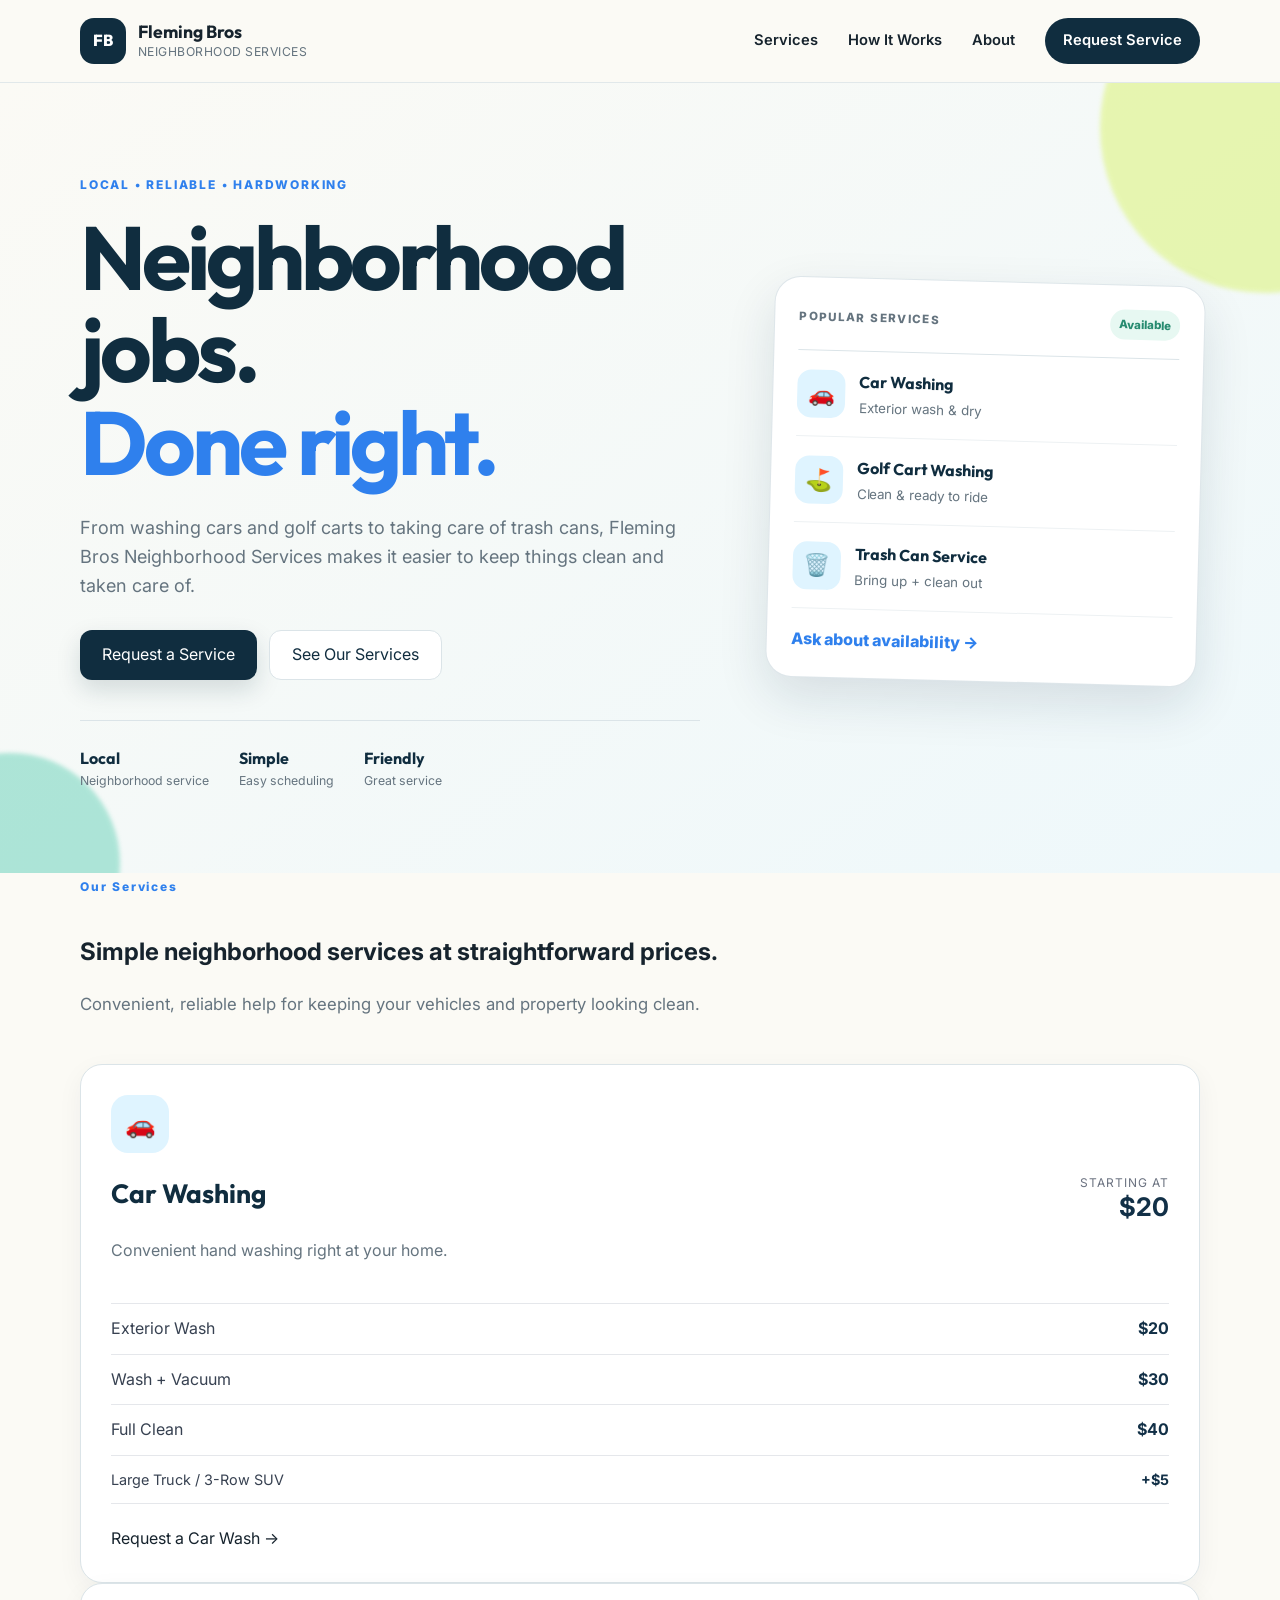
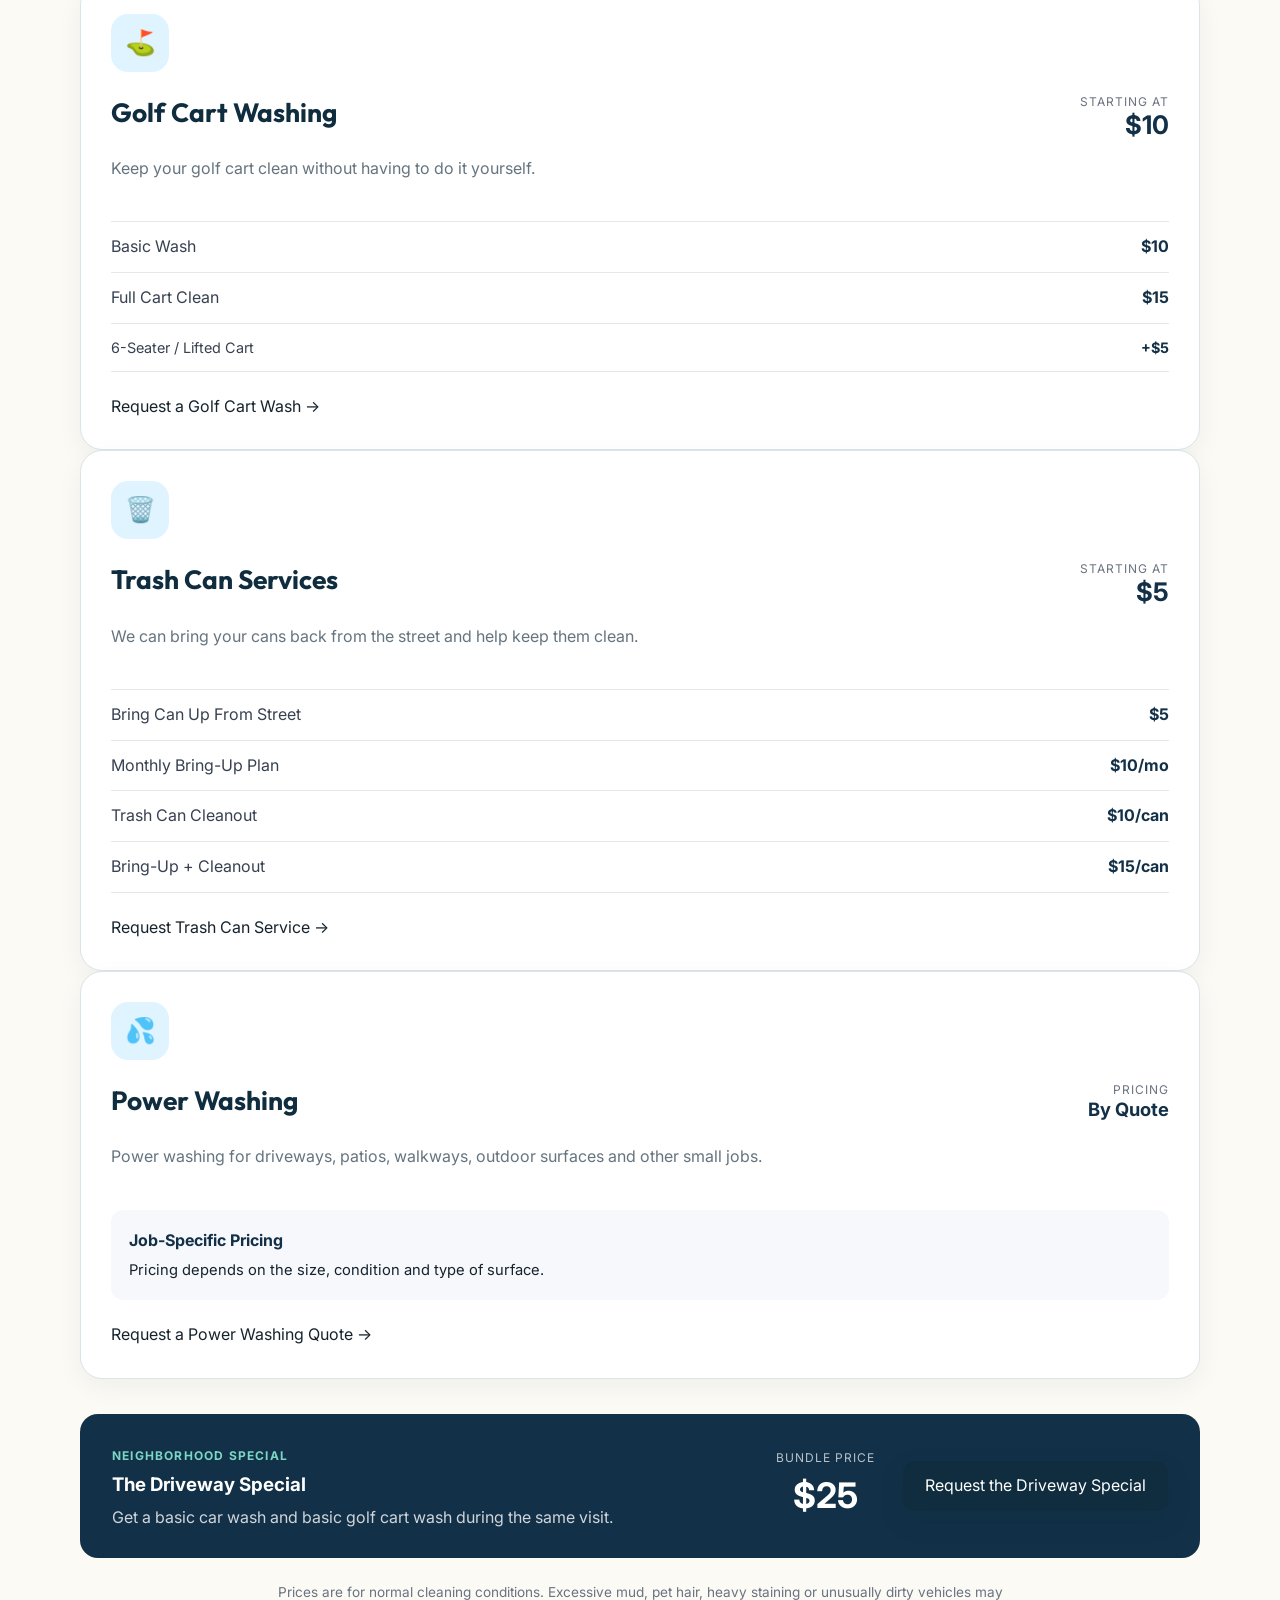
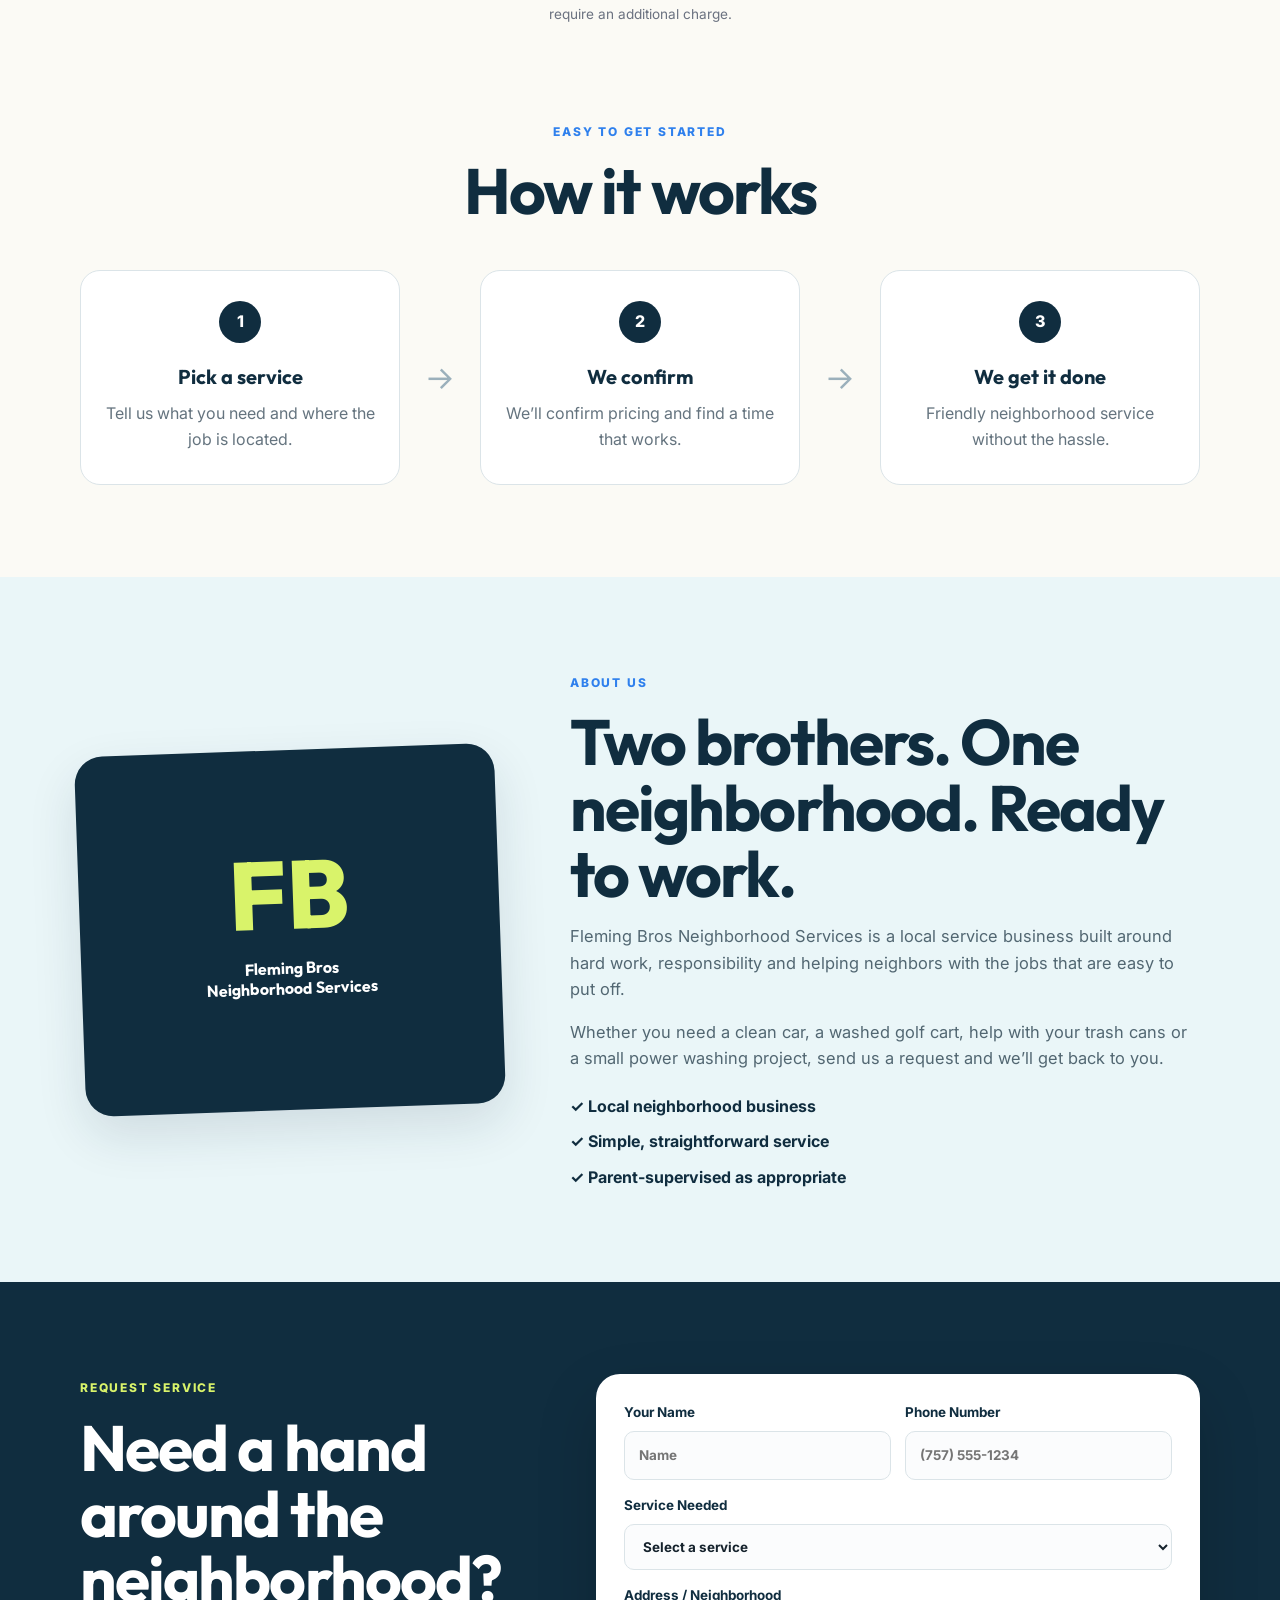
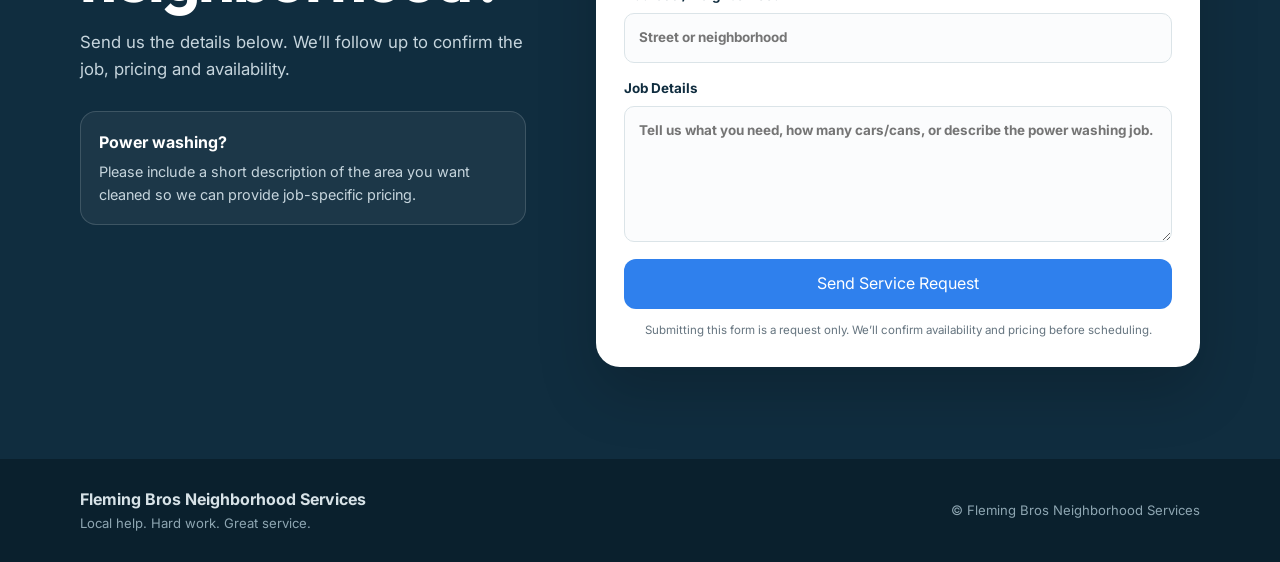
==== index.html @ 96ec46af "Update index.html Form contact" ====
<!DOCTYPE html>
<html lang="en">
<head>
  <meta charset="UTF-8" />
  <meta name="viewport" content="width=device-width, initial-scale=1.0" />
  <meta name="description" content="Fleming Bros Neighborhood Services offers car washing, golf cart washing, trash can service and light power washing for local neighbors." />
  <title>Fleming Bros Neighborhood Services</title>
  <link rel="preconnect" href="https://fonts.googleapis.com">
  <link rel="preconnect" href="https://fonts.gstatic.com" crossorigin>
  <link href="https://fonts.googleapis.com/css2?family=Inter:wght@400;500;600;700;800&family=Outfit:wght@600;700;800&display=swap" rel="stylesheet">
  <link rel="stylesheet" href="styles.css" />
</head>
<body>
  <header class="site-header">
    <div class="container nav-wrap">
      <a class="brand" href="#top" aria-label="Fleming Bros Neighborhood Services home">
        <span class="brand-mark">FB</span>
        <span class="brand-text">
          <strong>Fleming Bros</strong>
          <small>Neighborhood Services</small>
        </span>
      </a>
      <nav class="desktop-nav" aria-label="Main navigation">
        <a href="#services">Services</a>
        <a href="#how-it-works">How It Works</a>
        <a href="#about">About</a>
        <a class="nav-cta" href="#contact">Request Service</a>
      </nav>
    </div>
  </header>

  <main id="top">
    <section class="hero">
      <div class="hero-shape hero-shape-one"></div>
      <div class="hero-shape hero-shape-two"></div>
      <div class="container hero-grid">
        <div class="hero-copy">
          <span class="eyebrow">LOCAL • RELIABLE • HARDWORKING</span>
          <h1>Neighborhood jobs.<br><span>Done right.</span></h1>
          <p>From washing cars and golf carts to taking care of trash cans, Fleming Bros Neighborhood Services makes it easier to keep things clean and taken care of.</p>
          <div class="hero-actions">
            <a class="btn btn-primary" href="#contact">Request a Service</a>
            <a class="btn btn-secondary" href="#services">See Our Services</a>
          </div>
          <div class="trust-row">
            <div><strong>Local</strong><span>Neighborhood service</span></div>
            <div><strong>Simple</strong><span>Easy scheduling</span></div>
            <div><strong>Friendly</strong><span>Great service</span></div>
          </div>
        </div>

        <div class="hero-card" aria-label="Featured services">
          <div class="hero-card-top">
            <span>POPULAR SERVICES</span>
            <span class="status-dot">Available</span>
          </div>
          <div class="mini-service">
            <div class="icon-circle">🚗</div>
            <div><strong>Car Washing</strong><small>Exterior wash & dry</small></div>
          </div>
          <div class="mini-service">
            <div class="icon-circle">⛳</div>
            <div><strong>Golf Cart Washing</strong><small>Clean & ready to ride</small></div>
          </div>
          <div class="mini-service">
            <div class="icon-circle">🗑️</div>
            <div><strong>Trash Can Service</strong><small>Bring up + clean out</small></div>
          </div>
          <a href="#contact" class="hero-card-link">Ask about availability →</a>
        </div>
      </div>
    </section>

  <section id="services" class="services-section">
  <div class="container">

    <div class="section-heading">
      <span class="eyebrow">Our Services</span>
      <h2>Simple neighborhood services at straightforward prices.</h2>
      <p>
        Convenient, reliable help for keeping your vehicles and property looking clean.
      </p>
    </div>

    <div class="services-grid">

      <!-- CAR WASHING -->
      <article class="service-card">
        <div class="service-icon">🚗</div>

        <div class="service-card-header">
          <h3>Car Washing</h3>
          <div class="service-starting-price">
            <span>Starting at</span>
            <strong>$20</strong>
          </div>
        </div>

        <p class="service-description">
          Convenient hand washing right at your home.
        </p>

        <div class="price-list">
          <div class="price-row">
            <span>Exterior Wash</span>
            <strong>$20</strong>
          </div>

          <div class="price-row">
            <span>Wash + Vacuum</span>
            <strong>$30</strong>
          </div>

          <div class="price-row">
            <span>Full Clean</span>
            <strong>$40</strong>
          </div>

          <div class="price-row price-extra">
            <span>Large Truck / 3-Row SUV</span>
            <strong>+$5</strong>
          </div>
        </div>

        <a href="#request-service" class="service-link">Request a Car Wash →</a>
      </article>


      <!-- GOLF CART WASHING -->
      <article class="service-card">
        <div class="service-icon">⛳</div>

        <div class="service-card-header">
          <h3>Golf Cart Washing</h3>
          <div class="service-starting-price">
            <span>Starting at</span>
            <strong>$10</strong>
          </div>
        </div>

        <p class="service-description">
          Keep your golf cart clean without having to do it yourself.
        </p>

        <div class="price-list">
          <div class="price-row">
            <span>Basic Wash</span>
            <strong>$10</strong>
          </div>

          <div class="price-row">
            <span>Full Cart Clean</span>
            <strong>$15</strong>
          </div>

          <div class="price-row price-extra">
            <span>6-Seater / Lifted Cart</span>
            <strong>+$5</strong>
          </div>
        </div>

        <a href="#request-service" class="service-link">Request a Golf Cart Wash →</a>
      </article>


      <!-- TRASH CAN SERVICES -->
      <article class="service-card">
        <div class="service-icon">🗑️</div>

        <div class="service-card-header">
          <h3>Trash Can Services</h3>
          <div class="service-starting-price">
            <span>Starting at</span>
            <strong>$5</strong>
          </div>
        </div>

        <p class="service-description">
          We can bring your cans back from the street and help keep them clean.
        </p>

        <div class="price-list">
          <div class="price-row">
            <span>Bring Can Up From Street</span>
            <strong>$5</strong>
          </div>

          <div class="price-row">
            <span>Monthly Bring-Up Plan</span>
            <strong>$10/mo</strong>
          </div>

          <div class="price-row">
            <span>Trash Can Cleanout</span>
            <strong>$10/can</strong>
          </div>

          <div class="price-row">
            <span>Bring-Up + Cleanout</span>
            <strong>$15/can</strong>
          </div>
        </div>

        <a href="#request-service" class="service-link">Request Trash Can Service →</a>
      </article>


      <!-- POWER WASHING -->
      <article class="service-card">
        <div class="service-icon">💦</div>

        <div class="service-card-header">
          <h3>Power Washing</h3>
          <div class="service-starting-price quote-price">
            <span>Pricing</span>
            <strong>By Quote</strong>
          </div>
        </div>

        <p class="service-description">
          Power washing for driveways, patios, walkways, outdoor surfaces and other small jobs.
        </p>

        <div class="quote-box">
          <strong>Job-Specific Pricing</strong>
          <p>
            Pricing depends on the size, condition and type of surface.
          </p>
        </div>

        <a href="#request-service" class="service-link">Request a Power Washing Quote →</a>
      </article>

    </div>


    <!-- FEATURED BUNDLE -->
    <div class="bundle-card">
      <div class="bundle-copy">
        <span class="bundle-label">Neighborhood Special</span>
        <h3>The Driveway Special</h3>
        <p>
          Get a basic car wash and basic golf cart wash during the same visit.
        </p>
      </div>

      <div class="bundle-price">
        <span>Bundle Price</span>
        <strong>$25</strong>
      </div>

      <a href="#request-service" class="btn btn-primary">
        Request the Driveway Special
      </a>
    </div>


    <p class="pricing-note">
      Prices are for normal cleaning conditions. Excessive mud, pet hair,
      heavy staining or unusually dirty vehicles may require an additional charge.
    </p>

  </div>
</section>
    <section class="section how" id="how-it-works">
      <div class="container">
        <div class="section-heading centered">
          <span class="eyebrow">EASY TO GET STARTED</span>
          <h2>How it works</h2>
        </div>
        <div class="steps">
          <div class="step">
            <span>1</span>
            <h3>Pick a service</h3>
            <p>Tell us what you need and where the job is located.</p>
          </div>
          <div class="step-arrow">→</div>
          <div class="step">
            <span>2</span>
            <h3>We confirm</h3>
            <p>We’ll confirm pricing and find a time that works.</p>
          </div>
          <div class="step-arrow">→</div>
          <div class="step">
            <span>3</span>
            <h3>We get it done</h3>
            <p>Friendly neighborhood service without the hassle.</p>
          </div>
        </div>
      </div>
    </section>

    <section class="section about" id="about">
      <div class="container about-grid">
        <div class="about-badge">
          <div class="big-initials">FB</div>
          <p>Fleming Bros<br>Neighborhood Services</p>
        </div>
        <div class="about-copy">
          <span class="eyebrow">ABOUT US</span>
          <h2>Two brothers. One neighborhood. Ready to work.</h2>
          <p>Fleming Bros Neighborhood Services is a local service business built around hard work, responsibility and helping neighbors with the jobs that are easy to put off.</p>
          <p>Whether you need a clean car, a washed golf cart, help with your trash cans or a small power washing project, send us a request and we’ll get back to you.</p>
          <div class="about-points">
            <span>✓ Local neighborhood business</span>
            <span>✓ Simple, straightforward service</span>
            <span>✓ Parent-supervised as appropriate</span>
          </div>
        </div>
      </div>
    </section>

    <section class="section contact" id="contact">
      <div class="container contact-grid">
        <div class="contact-copy">
          <span class="eyebrow light">REQUEST SERVICE</span>
          <h2>Need a hand around the neighborhood?</h2>
          <p>Send us the details below. We’ll follow up to confirm the job, pricing and availability.</p>
          <div class="contact-note">
            <strong>Power washing?</strong>
            <span>Please include a short description of the area you want cleaned so we can provide job-specific pricing.</span>
          </div>
        </div>

        <form class="contact-form" action="https://formspree.io/f/xeajkzyv" method="POST">
          <div class="field-row">
            <label>
              Your Name
              <input type="text" name="name" placeholder="Name" required>
            </label>
            <label>
              Phone Number
              <input type="tel" name="phone" placeholder="(757) 555-1234" required>
            </label>
          </div>
          <label>
            Service Needed
            <select name="service" required>
              <option value="" selected disabled>Select a service</option>
              <option>Car Washing</option>
              <option>Golf Cart Washing</option>
              <option>Trash Can - Bring Up From Street</option>
              <option>Trash Can - Cleaning</option>
              <option>Trash Can - Recurring Service</option>
              <option>Power Washing</option>
              <option>Other / Multiple Services</option>
            </select>
          </label>
          <label>
            Address / Neighborhood
            <input type="text" name="location" placeholder="Street or neighborhood">
          </label>
          <label>
            Job Details
            <textarea name="details" rows="5" placeholder="Tell us what you need, how many cars/cans, or describe the power washing job."></textarea>
          </label>
          <button class="btn btn-form" type="submit">Send Service Request</button>
          <p class="form-disclaimer">Submitting this form is a request only. We’ll confirm availability and pricing before scheduling.</p>
        </form>
      </div>
    </section>
  </main>

  <footer>
    <div class="container footer-wrap">
      <div>
        <strong>Fleming Bros Neighborhood Services</strong>
        <span>Local help. Hard work. Great service.</span>
      </div>
      <p>© <span id="year"></span> Fleming Bros Neighborhood Services</p>
    </div>
  </footer>

  <script src="script.js"></script>
</body>
</html>
---- styles.css ----
:root{
  --navy:#102d3f;
  --navy-2:#173f55;
  --blue:#2f80ed;
  --sky:#dff4ff;
  --mint:#66d1b7;
  --lime:#d9f36a;
  --cream:#fbfaf5;
  --white:#ffffff;
  --ink:#16232d;
  --muted:#65747f;
  --line:#dbe4e8;
  --shadow:0 20px 50px rgba(16,45,63,.12);
}
*{box-sizing:border-box}
html{scroll-behavior:smooth}
body{margin:0;font-family:"Inter",sans-serif;color:var(--ink);background:var(--cream);line-height:1.6}
a{color:inherit;text-decoration:none}
.container{width:min(1120px,calc(100% - 40px));margin:0 auto}
.site-header{position:sticky;top:0;z-index:50;background:rgba(251,250,245,.94);backdrop-filter:blur(12px);border-bottom:1px solid rgba(219,228,232,.8)}
.nav-wrap{height:82px;display:flex;align-items:center;justify-content:space-between}
.brand{display:flex;align-items:center;gap:12px}
.brand-mark{display:grid;place-items:center;width:46px;height:46px;border-radius:14px;background:var(--navy);color:#fff;font-family:"Outfit";font-weight:800;letter-spacing:.5px}
.brand-text{display:flex;flex-direction:column;line-height:1.05}
.brand-text strong{font-family:"Outfit";font-size:1.1rem}
.brand-text small{margin-top:4px;color:var(--muted);font-size:.76rem;letter-spacing:.04em;text-transform:uppercase}
.desktop-nav{display:flex;align-items:center;gap:30px;font-size:.92rem;font-weight:600}
.desktop-nav a:not(.nav-cta):hover{color:var(--blue)}
.nav-cta{background:var(--navy);color:#fff;padding:11px 18px;border-radius:999px}
.hero{position:relative;overflow:hidden;padding:88px 0 82px;background:linear-gradient(145deg,#fbfaf5 0%,#eef8fb 100%)}
.hero-grid{position:relative;z-index:2;display:grid;grid-template-columns:1.18fr .82fr;gap:70px;align-items:center}
.eyebrow{display:inline-block;font-size:.75rem;letter-spacing:.15em;font-weight:800;color:var(--blue);margin-bottom:17px}
.hero h1,.section h2{font-family:"Outfit";line-height:1.03;margin:0;color:var(--navy)}
.hero h1{font-size:clamp(3.6rem,7vw,6.5rem);letter-spacing:-.045em}
.hero h1 span{color:var(--blue)}
.hero-copy>p{font-size:1.13rem;color:var(--muted);max-width:650px;margin:25px 0 30px}
.hero-actions{display:flex;gap:12px;flex-wrap:wrap}
.btn{display:inline-flex;align-items:center;justify-content:center;min-height:50px;padding:0 22px;border-radius:12px;font-weight:800;border:0;cursor:pointer;font:inherit}
.btn-primary{background:var(--navy);color:#fff;box-shadow:0 10px 24px rgba(16,45,63,.15)}
.btn-secondary{background:#fff;color:var(--navy);border:1px solid var(--line)}
.btn:hover{transform:translateY(-1px)}
.trust-row{display:flex;gap:30px;margin-top:40px;padding-top:25px;border-top:1px solid var(--line)}
.trust-row div{display:flex;flex-direction:column}
.trust-row strong{font-family:"Outfit";color:var(--navy)}
.trust-row span{font-size:.77rem;color:var(--muted)}
.hero-card{background:#fff;border:1px solid rgba(219,228,232,.9);border-radius:26px;padding:24px;box-shadow:var(--shadow);transform:rotate(1.5deg)}
.hero-card-top{display:flex;justify-content:space-between;align-items:center;padding-bottom:18px;border-bottom:1px solid var(--line);font-size:.72rem;font-weight:800;letter-spacing:.12em;color:var(--muted)}
.status-dot{color:#278b70;background:#e7f8f2;padding:6px 9px;border-radius:999px;letter-spacing:0}
.mini-service{display:flex;align-items:center;gap:14px;padding:18px 0;border-bottom:1px solid #edf1f3}
.icon-circle{width:48px;height:48px;border-radius:14px;background:var(--sky);display:grid;place-items:center;font-size:1.35rem}
.mini-service div:nth-child(2){display:flex;flex-direction:column}
.mini-service strong{font-family:"Outfit";font-size:1rem;color:var(--navy)}
.mini-service small{color:var(--muted);margin-top:2px}
.hero-card-link{display:block;margin-top:18px;color:var(--blue);font-weight:800}
.hero-shape{position:absolute;border-radius:999px;filter:blur(2px);opacity:.5}
.hero-shape-one{width:330px;height:330px;background:var(--lime);right:-150px;top:-120px}
.hero-shape-two{width:220px;height:220px;background:var(--mint);left:-100px;bottom:-100px}
.section{padding:92px 0}
.section-heading{max-width:720px;margin-bottom:46px}
.section-heading.centered{text-align:center;margin-left:auto;margin-right:auto}
.section h2{font-size:clamp(2.4rem,5vw,4rem);letter-spacing:-.03em}
.section-heading p{color:var(--muted);font-size:1.05rem;margin-top:18px}
.services{background:#fff}
.service-grid{display:grid;grid-template-columns:repeat(2,1fr);gap:22px}
.service-card{position:relative;border:1px solid var(--line);border-radius:22px;padding:30px;background:#fff;min-height:390px;display:flex;flex-direction:column;box-shadow:0 8px 26px rgba(16,45,63,.05)}
.service-card.featured{border:2px solid var(--blue)}
.service-card.power-card{background:var(--navy);color:#fff;border-color:var(--navy)}
.service-icon{width:58px;height:58px;display:grid;place-items:center;border-radius:17px;background:var(--sky);font-size:1.55rem;margin-bottom:20px}
.power-card .service-icon{background:rgba(255,255,255,.12)}
.service-label{position:absolute;right:22px;top:22px;background:var(--lime);color:var(--navy);font-weight:900;font-size:.65rem;letter-spacing:.09em;padding:7px 10px;border-radius:999px}
.service-card h3{font-family:"Outfit";font-size:1.65rem;margin:0 0 10px;color:var(--navy)}
.power-card h3{color:#fff}
.service-card>p{color:var(--muted);margin:0 0 18px}
.power-card>p,.power-card li{color:#c7d7df}
.service-card ul{padding-left:20px;margin:0 0 25px;color:#4f606c}
.service-card li{margin:7px 0}
.price-line{margin-top:auto;border-top:1px solid var(--line);padding-top:18px;display:flex;justify-content:space-between;gap:15px;align-items:center}
.price-line span{font-size:.8rem;color:var(--muted);text-transform:uppercase;letter-spacing:.08em;font-weight:700}
.price-line strong{font-family:"Outfit";color:var(--navy)}
.power-card .price-line{border-top-color:rgba(255,255,255,.16)}
.power-card .price-line span{color:#a8bec9}.power-card .price-line strong{color:var(--lime)}
.how{background:var(--cream)}
.steps{display:grid;grid-template-columns:1fr auto 1fr auto 1fr;align-items:center;gap:25px}
.step{text-align:center;background:#fff;border:1px solid var(--line);border-radius:20px;padding:30px 22px;min-height:215px}
.step>span{width:42px;height:42px;border-radius:50%;display:grid;place-items:center;background:var(--navy);color:#fff;font-weight:800;margin:0 auto 18px}
.step h3{font-family:"Outfit";color:var(--navy);font-size:1.25rem;margin:0 0 8px}.step p{color:var(--muted);margin:0}.step-arrow{font-size:2rem;color:#9bb0bb}
.about{background:#eaf6f8}
.about-grid{display:grid;grid-template-columns:.8fr 1.2fr;gap:70px;align-items:center}
.about-badge{min-height:360px;border-radius:28px;background:var(--navy);color:#fff;display:flex;flex-direction:column;justify-content:center;align-items:center;box-shadow:var(--shadow);transform:rotate(-2deg)}
.big-initials{font-family:"Outfit";font-size:6rem;line-height:1;font-weight:800;color:var(--lime)}
.about-badge p{text-align:center;font-family:"Outfit";font-weight:700;line-height:1.25}
.about-copy h2{max-width:690px}.about-copy>p{color:#526772;font-size:1.03rem}.about-points{display:grid;gap:10px;margin-top:22px;font-weight:700;color:var(--navy)}
.contact{background:var(--navy);color:#fff}
.contact-grid{display:grid;grid-template-columns:.85fr 1.15fr;gap:70px;align-items:start}
.eyebrow.light{color:var(--lime)}
.contact h2{color:#fff}.contact-copy>p{color:#c6d5dd;font-size:1.05rem}.contact-note{margin-top:28px;padding:18px;border:1px solid rgba(255,255,255,.15);border-radius:16px;display:flex;flex-direction:column;background:rgba(255,255,255,.05)}.contact-note span{font-size:.9rem;color:#c6d5dd;margin-top:4px}
.contact-form{background:#fff;color:var(--ink);padding:28px;border-radius:24px;box-shadow:0 25px 60px rgba(0,0,0,.18)}
.field-row{display:grid;grid-template-columns:1fr 1fr;gap:14px}
.contact-form label{display:flex;flex-direction:column;font-weight:700;font-size:.84rem;color:var(--navy);margin-bottom:15px}
.contact-form input,.contact-form select,.contact-form textarea{width:100%;margin-top:7px;border:1px solid var(--line);border-radius:10px;padding:13px 14px;font:inherit;background:#fbfcfd;color:var(--ink);outline:none}.contact-form input:focus,.contact-form select:focus,.contact-form textarea:focus{border-color:var(--blue);box-shadow:0 0 0 3px rgba(47,128,237,.12)}
.btn-form{width:100%;background:var(--blue);color:#fff;margin-top:2px}.form-disclaimer{text-align:center;color:var(--muted);font-size:.72rem;margin:12px 0 0}
footer{background:#0a202d;color:#d7e2e7;padding:28px 0}.footer-wrap{display:flex;justify-content:space-between;align-items:center;gap:30px}.footer-wrap>div{display:flex;flex-direction:column}.footer-wrap span,.footer-wrap p{color:#8ea6b2;font-size:.82rem;margin:0}
@media(max-width:820px){.desktop-nav a:not(.nav-cta){display:none}.hero{padding:60px 0}.hero-grid,.about-grid,.contact-grid{grid-template-columns:1fr;gap:40px}.hero-card{transform:none}.service-grid{grid-template-columns:1fr}.steps{grid-template-columns:1fr}.step-arrow{transform:rotate(90deg);text-align:center}.trust-row{gap:18px}.about-badge{min-height:280px}.contact-grid{gap:35px}}
@media(max-width:560px){.container{width:min(100% - 28px,1120px)}.site-header .nav-wrap{height:70px}.brand-text small{font-size:.64rem}.desktop-nav{gap:0}.nav-cta{font-size:.78rem;padding:9px 12px}.hero h1{font-size:3.3rem}.hero-actions{display:grid}.btn{width:100%}.trust-row{display:grid;grid-template-columns:repeat(3,1fr);gap:10px}.trust-row span{font-size:.68rem}.section{padding:68px 0}.field-row{grid-template-columns:1fr}.contact-form{padding:20px}.footer-wrap{flex-direction:column;align-items:flex-start}}
.service-card-header {
  display: flex;
  justify-content: space-between;
  gap: 20px;
  align-items: flex-start;
  margin-bottom: 12px;
}

.service-starting-price {
  text-align: right;
  flex-shrink: 0;
}

.service-starting-price span {
  display: block;
  font-size: 0.75rem;
  text-transform: uppercase;
  letter-spacing: 0.08em;
  color: #6b7280;
}

.service-starting-price strong {
  display: block;
  font-size: 1.6rem;
  line-height: 1.1;
  color: #123047;
}

.quote-price strong {
  font-size: 1.15rem;
}

.price-list {
  margin: 22px 0;
  border-top: 1px solid #e5e7eb;
}

.price-row {
  display: flex;
  justify-content: space-between;
  gap: 20px;
  padding: 12px 0;
  border-bottom: 1px solid #e5e7eb;
}

.price-row span {
  color: #374151;
}

.price-row strong {
  color: #123047;
  white-space: nowrap;
}

.price-extra {
  font-size: 0.9rem;
  color: #6b7280;
}

.quote-box {
  margin: 22px 0;
  padding: 18px;
  background: #f6f8fb;
  border-radius: 12px;
}

.quote-box strong {
  color: #123047;
}

.quote-box p {
  margin: 5px 0 0;
  font-size: 0.92rem;
}

.bundle-card {
  margin-top: 35px;
  padding: 28px 32px;
  display: grid;
  grid-template-columns: 1fr auto auto;
  gap: 28px;
  align-items: center;
  background: #123047;
  color: white;
  border-radius: 18px;
}

.bundle-label {
  display: inline-block;
  margin-bottom: 5px;
  font-size: 0.75rem;
  font-weight: 700;
  text-transform: uppercase;
  letter-spacing: 0.1em;
  color: #7bd6c4;
}

.bundle-card h3 {
  margin: 0 0 5px;
  color: white;
}

.bundle-card p {
  margin: 0;
  color: rgba(255,255,255,0.8);
}

.bundle-price {
  text-align: center;
}

.bundle-price span {
  display: block;
  font-size: 0.75rem;
  text-transform: uppercase;
  letter-spacing: 0.08em;
  color: rgba(255,255,255,0.7);
}

.bundle-price strong {
  display: block;
  font-size: 2.2rem;
  color: white;
}

.pricing-note {
  max-width: 760px;
  margin: 24px auto 0;
  text-align: center;
  font-size: 0.85rem;
  color: #6b7280;
}

@media (max-width: 800px) {
  .service-card-header {
    display: block;
  }

  .service-starting-price {
    text-align: left;
    margin-top: 8px;
  }

  .bundle-card {
    grid-template-columns: 1fr;
    text-align: center;
  }
}
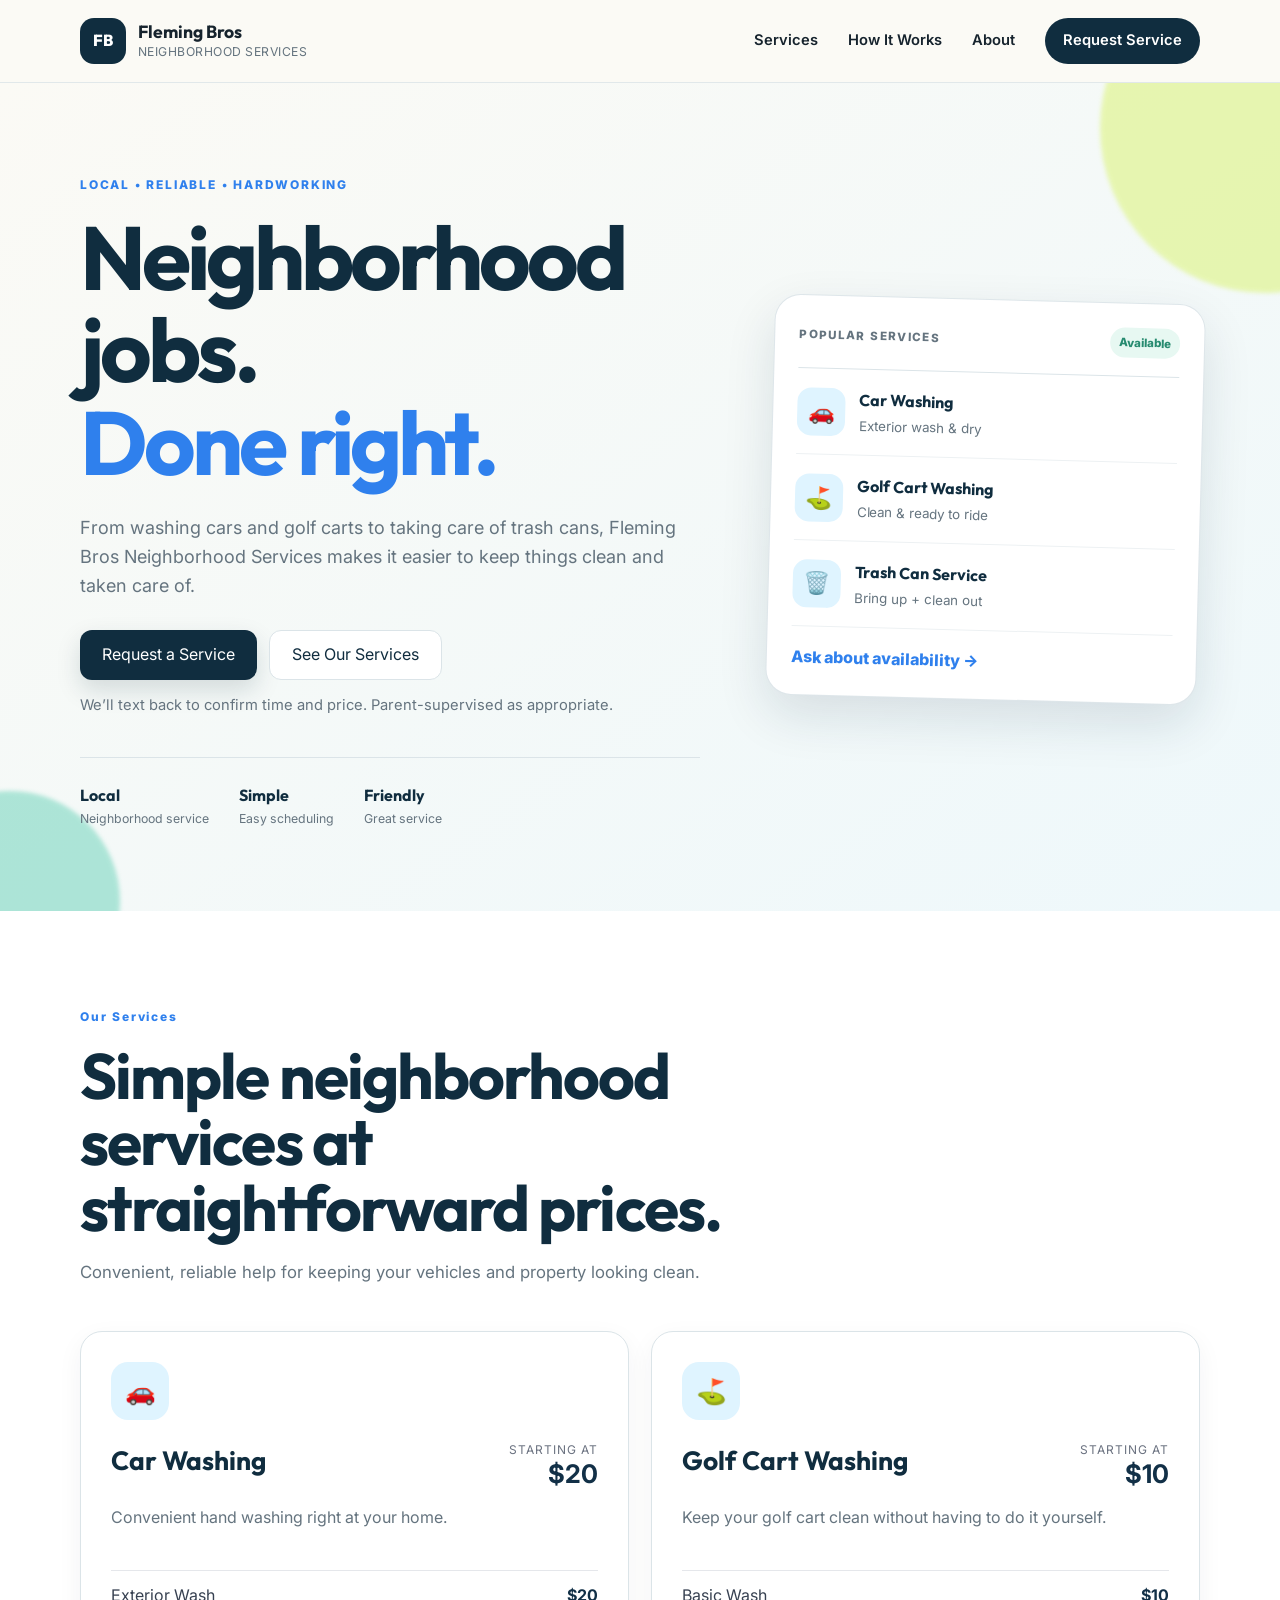
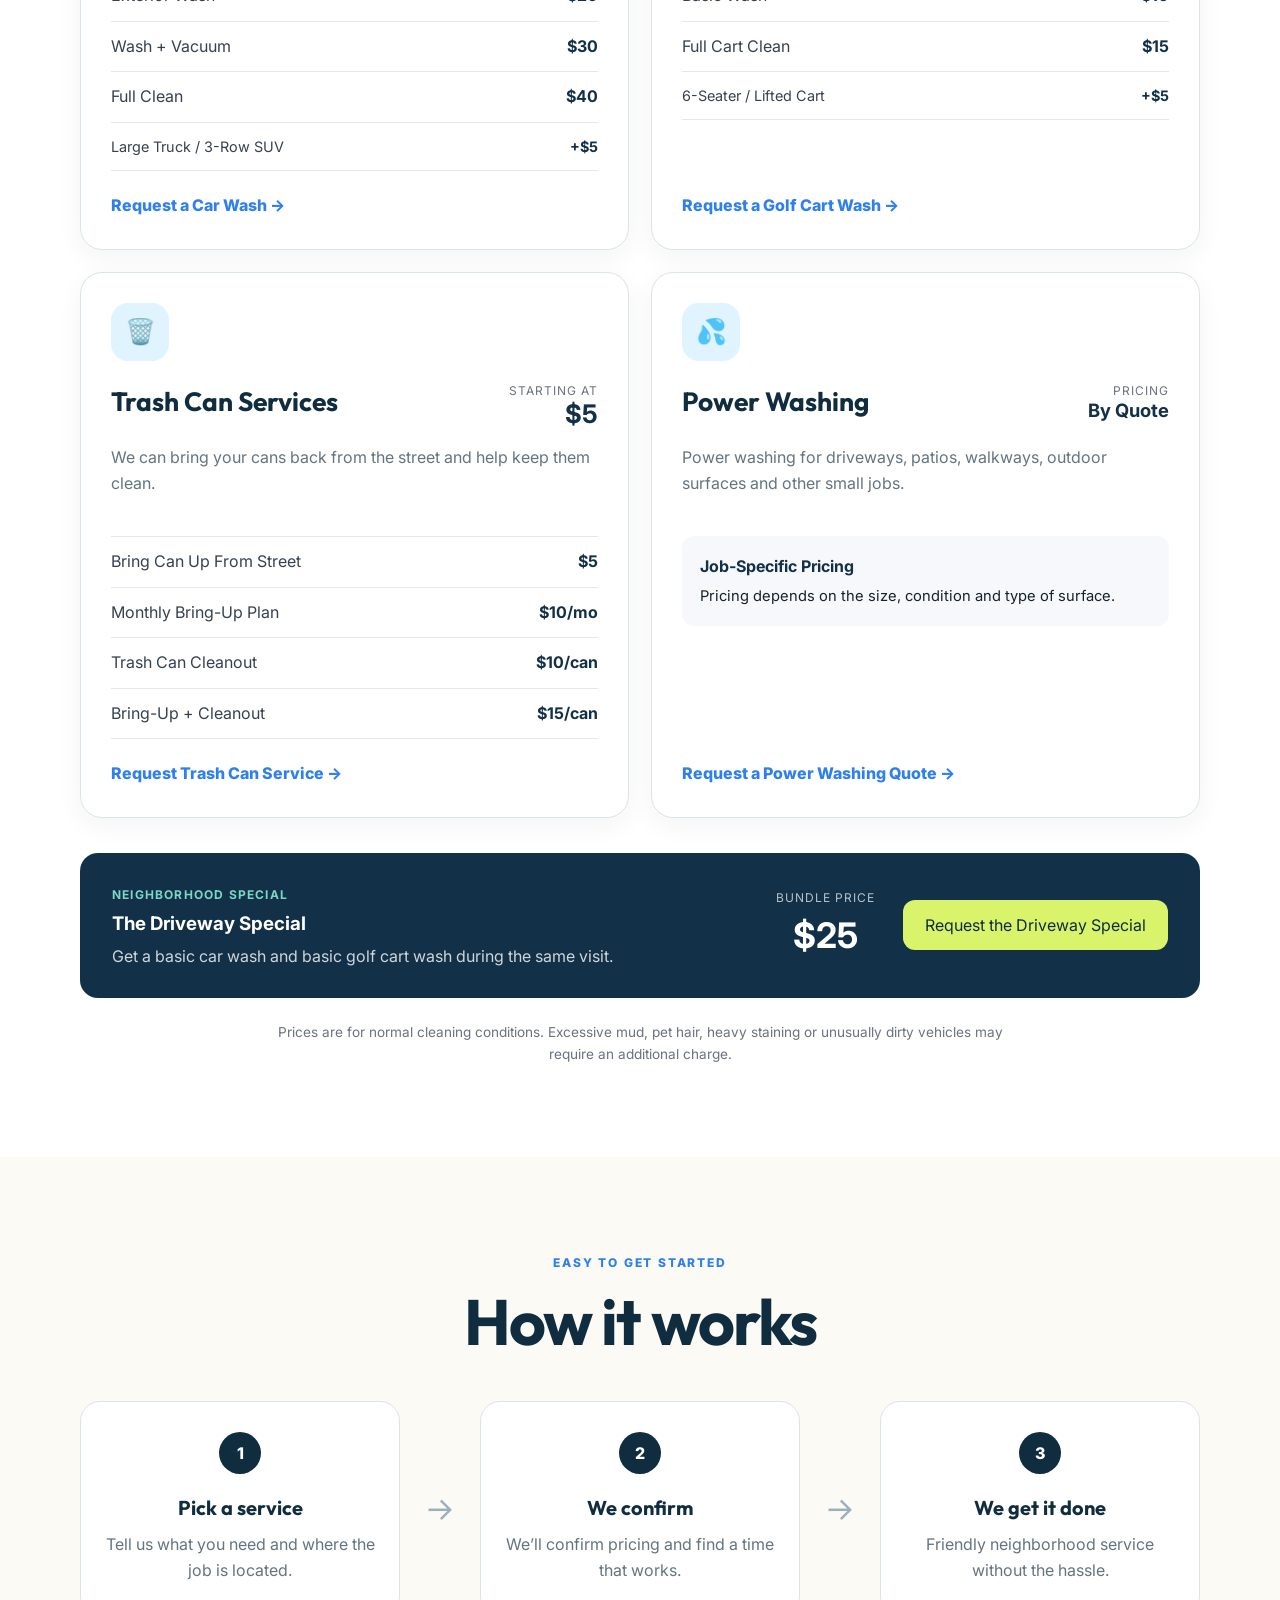
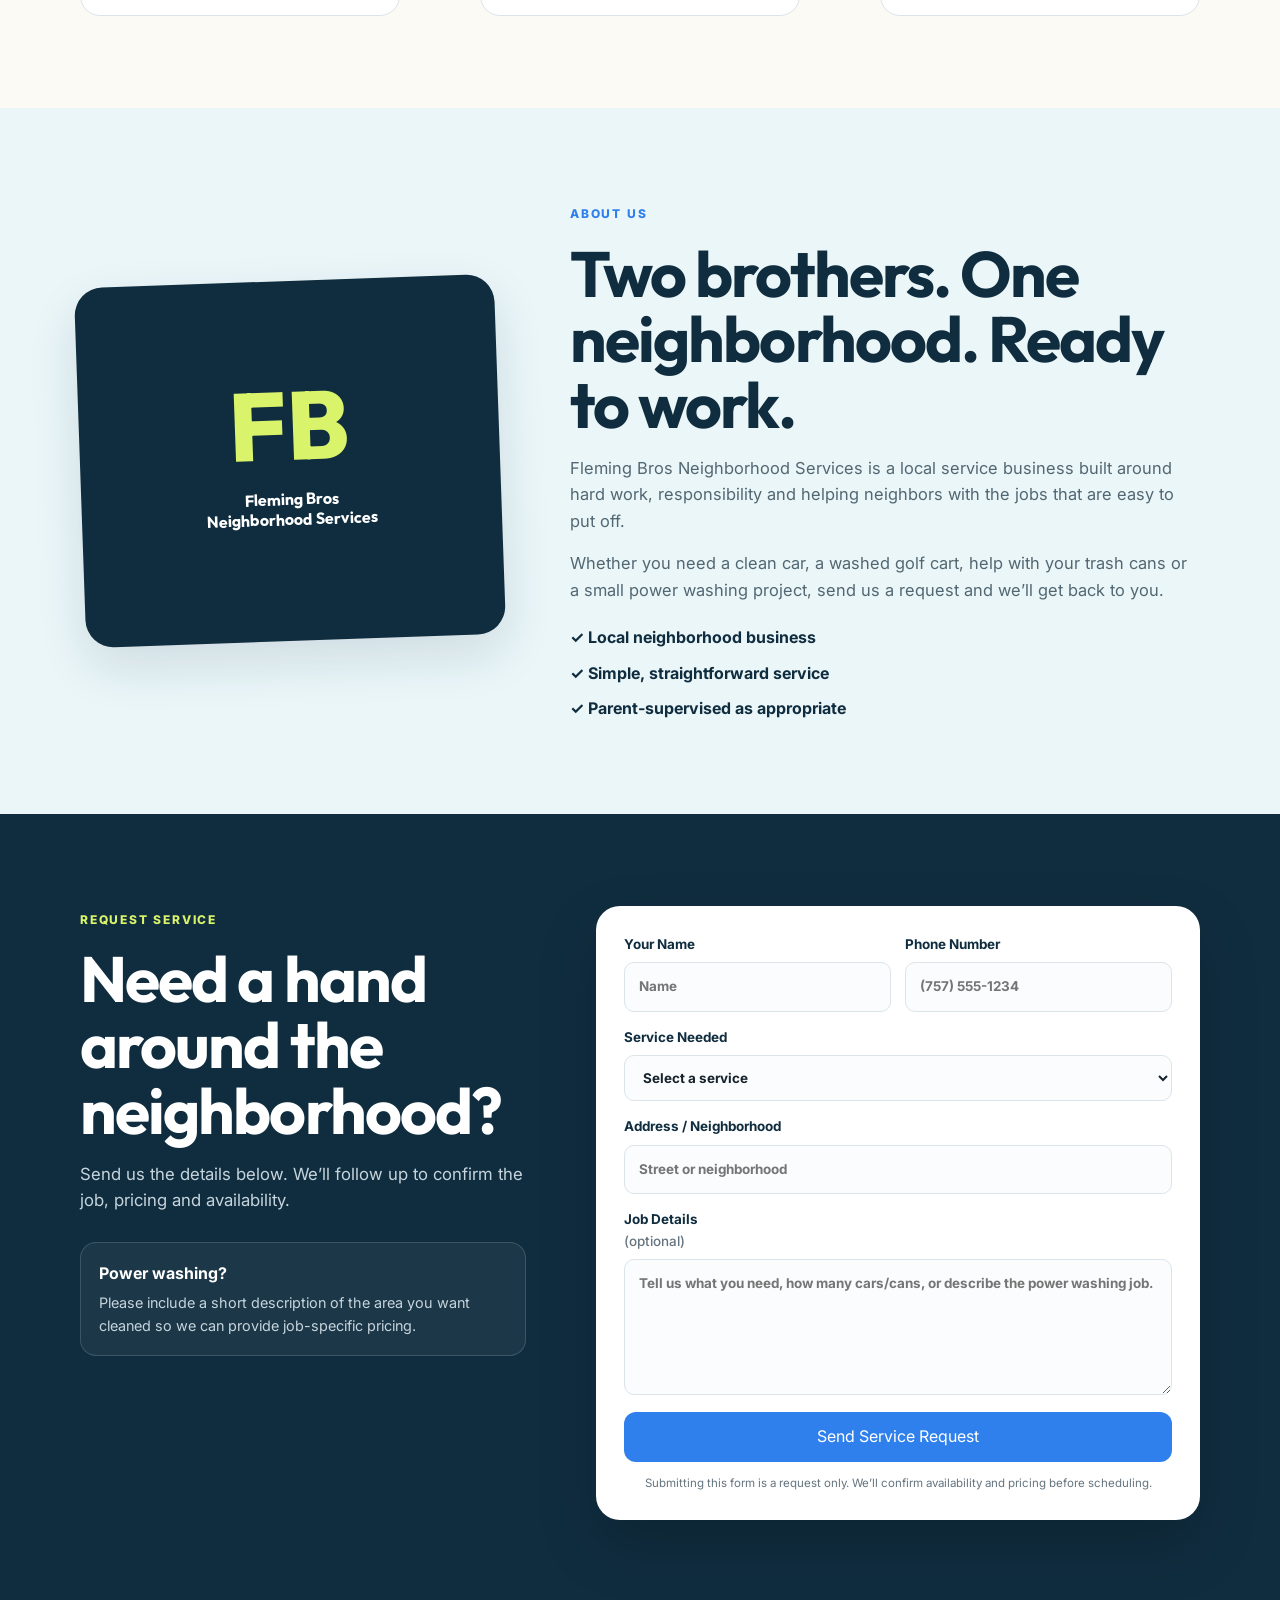
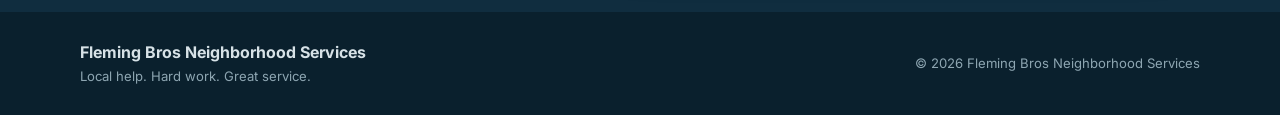
==== commit a85594d5: "Fix service request conversion bugs on the one-pager Point service CTAs at the contact form, pre-sel" ====
--- a/index.html
+++ b/index.html
@@ -42,6 +42,7 @@
             <a class="btn btn-primary" href="#contact">Request a Service</a>
             <a class="btn btn-secondary" href="#services">See Our Services</a>
           </div>
+          <p class="hero-note">We’ll text back to confirm time and price. Parent-supervised as appropriate.</p>
           <div class="trust-row">
             <div><strong>Local</strong><span>Neighborhood service</span></div>
             <div><strong>Simple</strong><span>Easy scheduling</span></div>
@@ -71,7 +72,7 @@
       </div>
     </section>
 
-  <section id="services" class="services-section">
+  <section id="services" class="section services-section">
   <div class="container">
 
     <div class="section-heading">
@@ -122,7 +123,7 @@
           </div>
         </div>
 
-        <a href="#request-service" class="service-link">Request a Car Wash →</a>
+        <a href="#contact" class="service-link" data-service="Car Washing">Request a Car Wash →</a>
       </article>
 
 
@@ -159,7 +160,7 @@
           </div>
         </div>
 
-        <a href="#request-service" class="service-link">Request a Golf Cart Wash →</a>
+        <a href="#contact" class="service-link" data-service="Golf Cart Washing">Request a Golf Cart Wash →</a>
       </article>
 
 
@@ -201,7 +202,7 @@
           </div>
         </div>
 
-        <a href="#request-service" class="service-link">Request Trash Can Service →</a>
+        <a href="#contact" class="service-link" data-service="Trash Can">Request Trash Can Service →</a>
       </article>
 
 
@@ -228,7 +229,7 @@
           </p>
         </div>
 
-        <a href="#request-service" class="service-link">Request a Power Washing Quote →</a>
+        <a href="#contact" class="service-link" data-service="Power Washing">Request a Power Washing Quote →</a>
       </article>
 
     </div>
@@ -249,7 +250,7 @@
         <strong>$25</strong>
       </div>
 
-      <a href="#request-service" class="btn btn-primary">
+      <a href="#contact" class="btn btn-primary" data-service="Driveway Special">
         Request the Driveway Special
       </a>
     </div>
@@ -311,7 +312,7 @@
     </section>
 
     <section class="section contact" id="contact">
-      <div class="container contact-grid">
+      <div class="container contact-grid" id="request-service">
         <div class="contact-copy">
           <span class="eyebrow light">REQUEST SERVICE</span>
           <h2>Need a hand around the neighborhood?</h2>
@@ -323,6 +324,9 @@
         </div>
 
         <form class="contact-form" action="https://formspree.io/f/xeajkzyv" method="POST">
+          <input type="hidden" name="_next" value="https://flemingbros.com/thanks.html">
+          <input type="hidden" name="_subject" value="Fleming Bros service request">
+          <input type="hidden" name="subject" value="Fleming Bros service request">
           <div class="field-row">
             <label>
               Your Name
@@ -335,24 +339,26 @@
           </div>
           <label>
             Service Needed
-            <select name="service" required>
+            <select name="service" id="service" required>
               <option value="" selected disabled>Select a service</option>
               <option>Car Washing</option>
               <option>Golf Cart Washing</option>
               <option>Trash Can - Bring Up From Street</option>
-              <option>Trash Can - Cleaning</option>
-              <option>Trash Can - Recurring Service</option>
+              <option>Trash Can - Cleanout</option>
+              <option>Trash Can - Monthly Bring-Up Plan</option>
+              <option>Trash Can - Bring-Up + Cleanout</option>
               <option>Power Washing</option>
+              <option>Driveway Special</option>
               <option>Other / Multiple Services</option>
             </select>
           </label>
           <label>
             Address / Neighborhood
-            <input type="text" name="location" placeholder="Street or neighborhood">
+            <input type="text" name="location" placeholder="Street or neighborhood" required>
           </label>
           <label>
-            Job Details
-            <textarea name="details" rows="5" placeholder="Tell us what you need, how many cars/cans, or describe the power washing job."></textarea>
+            Job Details <span class="field-hint" id="details-hint">(optional)</span>
+            <textarea name="details" id="details" rows="5" placeholder="Tell us what you need, how many cars/cans, or describe the power washing job."></textarea>
           </label>
           <button class="btn btn-form" type="submit">Send Service Request</button>
           <p class="form-disclaimer">Submitting this form is a request only. We’ll confirm availability and pricing before scheduling.</p>
--- a/styles.css
+++ b/styles.css
@@ -34,6 +34,7 @@
 .hero h1{font-size:clamp(3.6rem,7vw,6.5rem);letter-spacing:-.045em}
 .hero h1 span{color:var(--blue)}
 .hero-copy>p{font-size:1.13rem;color:var(--muted);max-width:650px;margin:25px 0 30px}
+.hero-copy>p.hero-note{font-size:.92rem;margin:14px 0 0}
 .hero-actions{display:flex;gap:12px;flex-wrap:wrap}
 .btn{display:inline-flex;align-items:center;justify-content:center;min-height:50px;padding:0 22px;border-radius:12px;font-weight:800;border:0;cursor:pointer;font:inherit}
 .btn-primary{background:var(--navy);color:#fff;box-shadow:0 10px 24px rgba(16,45,63,.15)}
@@ -60,8 +61,8 @@
 .section-heading.centered{text-align:center;margin-left:auto;margin-right:auto}
 .section h2{font-size:clamp(2.4rem,5vw,4rem);letter-spacing:-.03em}
 .section-heading p{color:var(--muted);font-size:1.05rem;margin-top:18px}
-.services{background:#fff}
-.service-grid{display:grid;grid-template-columns:repeat(2,1fr);gap:22px}
+.services,.services-section{background:#fff}
+.service-grid,.services-grid{display:grid;grid-template-columns:repeat(2,1fr);gap:22px}
 .service-card{position:relative;border:1px solid var(--line);border-radius:22px;padding:30px;background:#fff;min-height:390px;display:flex;flex-direction:column;box-shadow:0 8px 26px rgba(16,45,63,.05)}
 .service-card.featured{border:2px solid var(--blue)}
 .service-card.power-card{background:var(--navy);color:#fff;border-color:var(--navy)}
@@ -71,6 +72,7 @@
 .service-card h3{font-family:"Outfit";font-size:1.65rem;margin:0 0 10px;color:var(--navy)}
 .power-card h3{color:#fff}
 .service-card>p{color:var(--muted);margin:0 0 18px}
+.service-link{margin-top:auto;color:var(--blue);font-weight:800}
 .power-card>p,.power-card li{color:#c7d7df}
 .service-card ul{padding-left:20px;margin:0 0 25px;color:#4f606c}
 .service-card li{margin:7px 0}
@@ -97,10 +99,12 @@
 .contact-form{background:#fff;color:var(--ink);padding:28px;border-radius:24px;box-shadow:0 25px 60px rgba(0,0,0,.18)}
 .field-row{display:grid;grid-template-columns:1fr 1fr;gap:14px}
 .contact-form label{display:flex;flex-direction:column;font-weight:700;font-size:.84rem;color:var(--navy);margin-bottom:15px}
+.field-hint{font-weight:500;color:var(--muted);text-transform:none;letter-spacing:0}
 .contact-form input,.contact-form select,.contact-form textarea{width:100%;margin-top:7px;border:1px solid var(--line);border-radius:10px;padding:13px 14px;font:inherit;background:#fbfcfd;color:var(--ink);outline:none}.contact-form input:focus,.contact-form select:focus,.contact-form textarea:focus{border-color:var(--blue);box-shadow:0 0 0 3px rgba(47,128,237,.12)}
 .btn-form{width:100%;background:var(--blue);color:#fff;margin-top:2px}.form-disclaimer{text-align:center;color:var(--muted);font-size:.72rem;margin:12px 0 0}
 footer{background:#0a202d;color:#d7e2e7;padding:28px 0}.footer-wrap{display:flex;justify-content:space-between;align-items:center;gap:30px}.footer-wrap>div{display:flex;flex-direction:column}.footer-wrap span,.footer-wrap p{color:#8ea6b2;font-size:.82rem;margin:0}
-@media(max-width:820px){.desktop-nav a:not(.nav-cta){display:none}.hero{padding:60px 0}.hero-grid,.about-grid,.contact-grid{grid-template-columns:1fr;gap:40px}.hero-card{transform:none}.service-grid{grid-template-columns:1fr}.steps{grid-template-columns:1fr}.step-arrow{transform:rotate(90deg);text-align:center}.trust-row{gap:18px}.about-badge{min-height:280px}.contact-grid{gap:35px}}
+#contact,#request-service{scroll-margin-top:90px}
+@media(max-width:820px){.desktop-nav a:not(.nav-cta){display:none}.hero{padding:60px 0}.hero-grid,.about-grid,.contact-grid{grid-template-columns:1fr;gap:40px}.hero-card{transform:none}.service-grid,.services-grid{grid-template-columns:1fr}.steps{grid-template-columns:1fr}.step-arrow{transform:rotate(90deg);text-align:center}.trust-row{gap:18px}.about-badge{min-height:280px}.contact-grid{gap:35px}}
 @media(max-width:560px){.container{width:min(100% - 28px,1120px)}.site-header .nav-wrap{height:70px}.brand-text small{font-size:.64rem}.desktop-nav{gap:0}.nav-cta{font-size:.78rem;padding:9px 12px}.hero h1{font-size:3.3rem}.hero-actions{display:grid}.btn{width:100%}.trust-row{display:grid;grid-template-columns:repeat(3,1fr);gap:10px}.trust-row span{font-size:.68rem}.section{padding:68px 0}.field-row{grid-template-columns:1fr}.contact-form{padding:20px}.footer-wrap{flex-direction:column;align-items:flex-start}}
 .service-card-header {
   display: flex;
@@ -227,6 +231,12 @@
   color: white;
 }
 
+.bundle-card .btn-primary {
+  background: var(--lime);
+  color: var(--navy);
+  box-shadow: none;
+}
+
 .pricing-note {
   max-width: 760px;
   margin: 24px auto 0;
@@ -236,6 +246,11 @@
 }
 
 @media (max-width: 800px) {
+  .service-grid,
+  .services-grid {
+    grid-template-columns: 1fr;
+  }
+
   .service-card-header {
     display: block;
   }
@@ -250,3 +265,39 @@
     text-align: center;
   }
 }
+
+.thanks {
+  min-height: calc(100vh - 82px);
+  display: flex;
+  align-items: center;
+}
+
+.thanks-card {
+  background: var(--white);
+  color: var(--ink);
+  padding: 42px 36px;
+  border-radius: 24px;
+  max-width: 640px;
+  margin: 0 auto;
+  text-align: center;
+  box-shadow: 0 25px 60px rgba(0,0,0,.18);
+}
+
+.thanks-card h1 {
+  font-family: "Outfit", sans-serif;
+  font-size: clamp(2.2rem, 5vw, 3.4rem);
+  line-height: 1.1;
+  letter-spacing: -.03em;
+  color: var(--navy);
+  margin: 0 0 16px;
+}
+
+.thanks-card p {
+  color: var(--muted);
+  font-size: 1.08rem;
+  margin: 0 0 28px;
+}
+
+.thanks-card .btn {
+  min-width: 200px;
+}
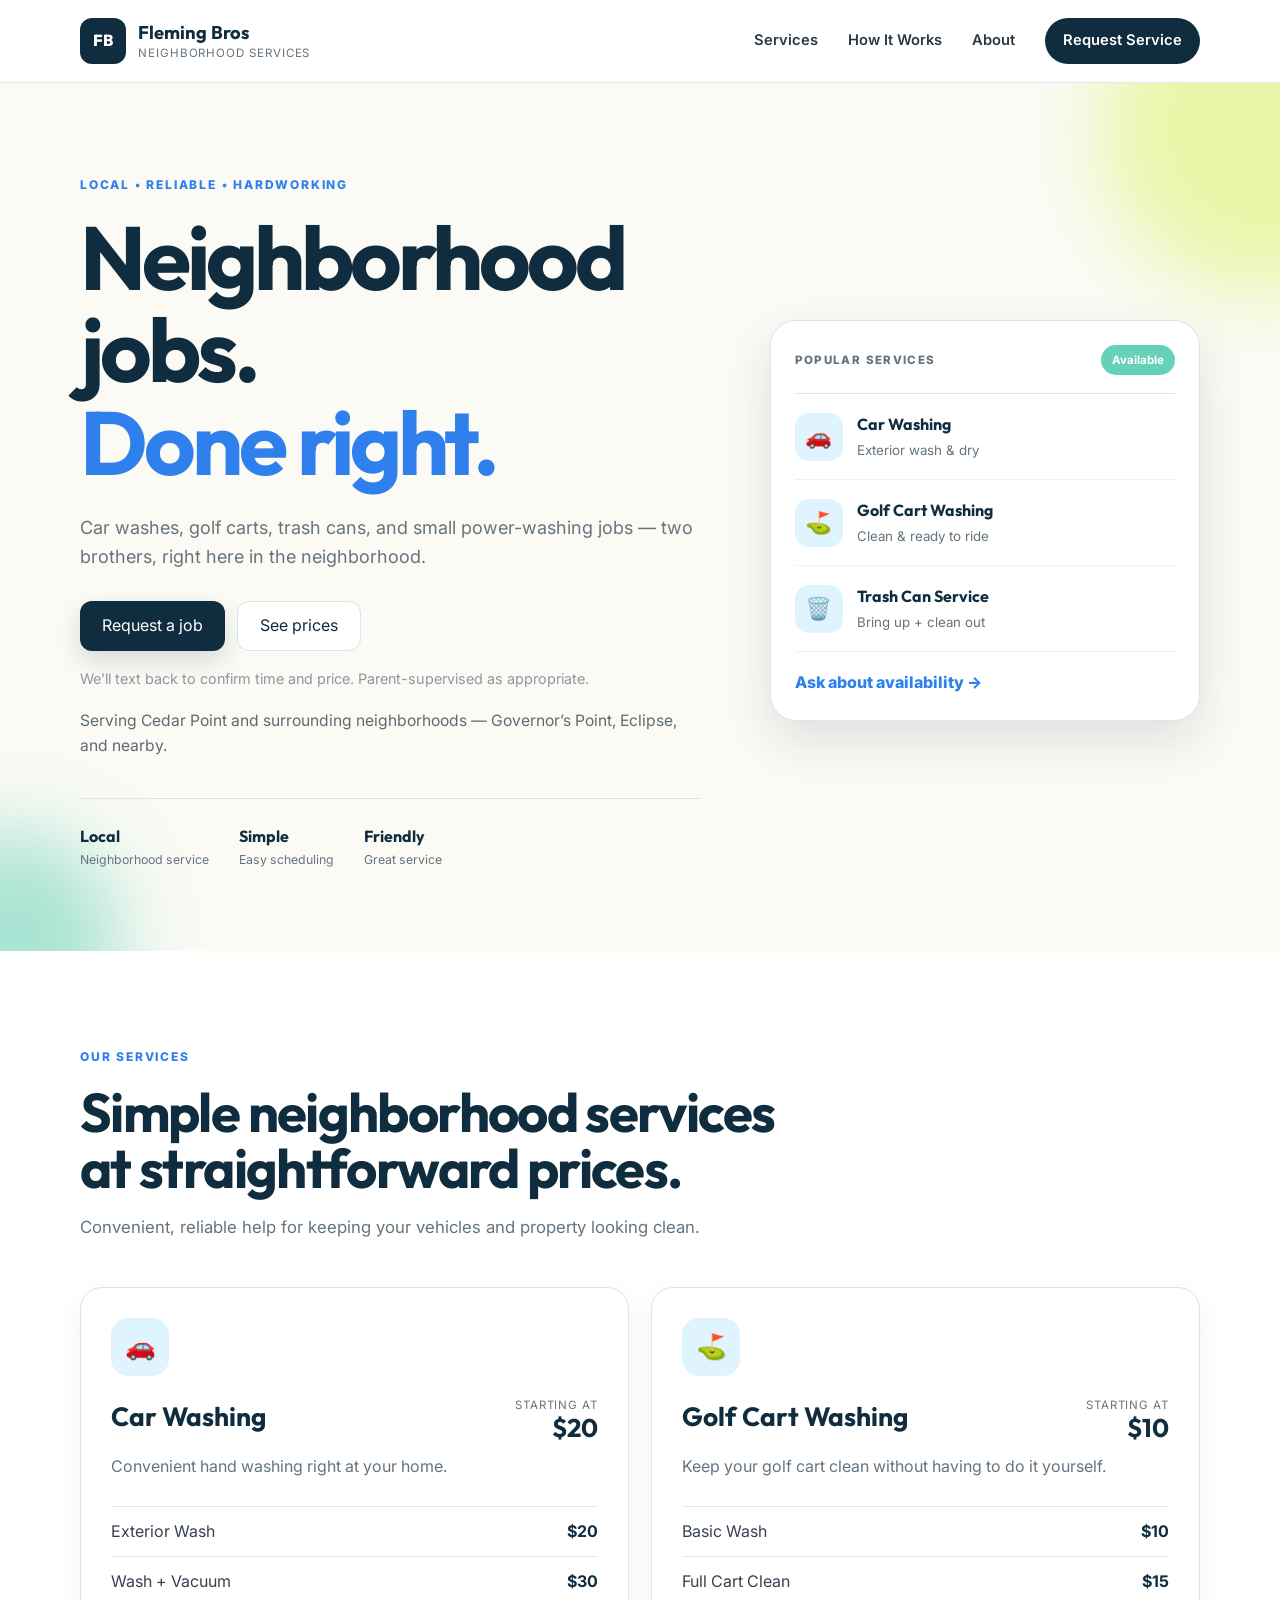
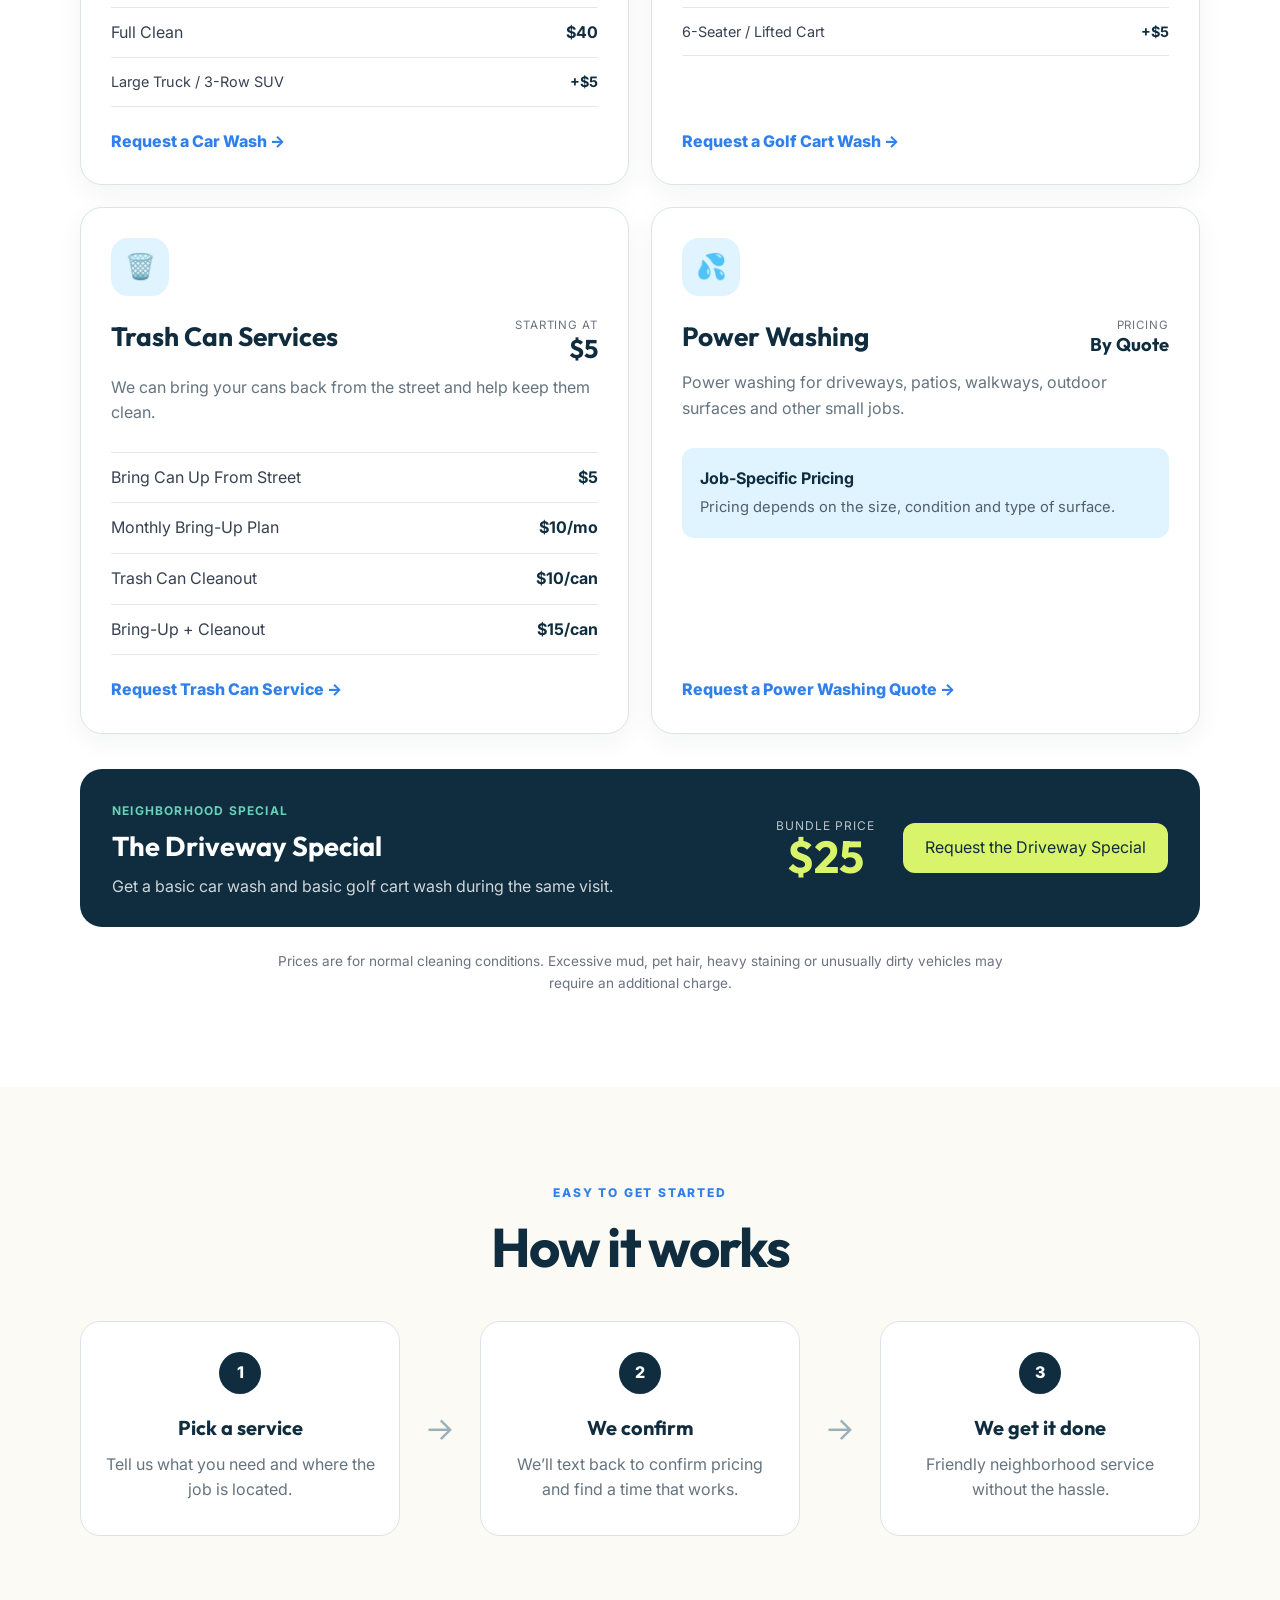
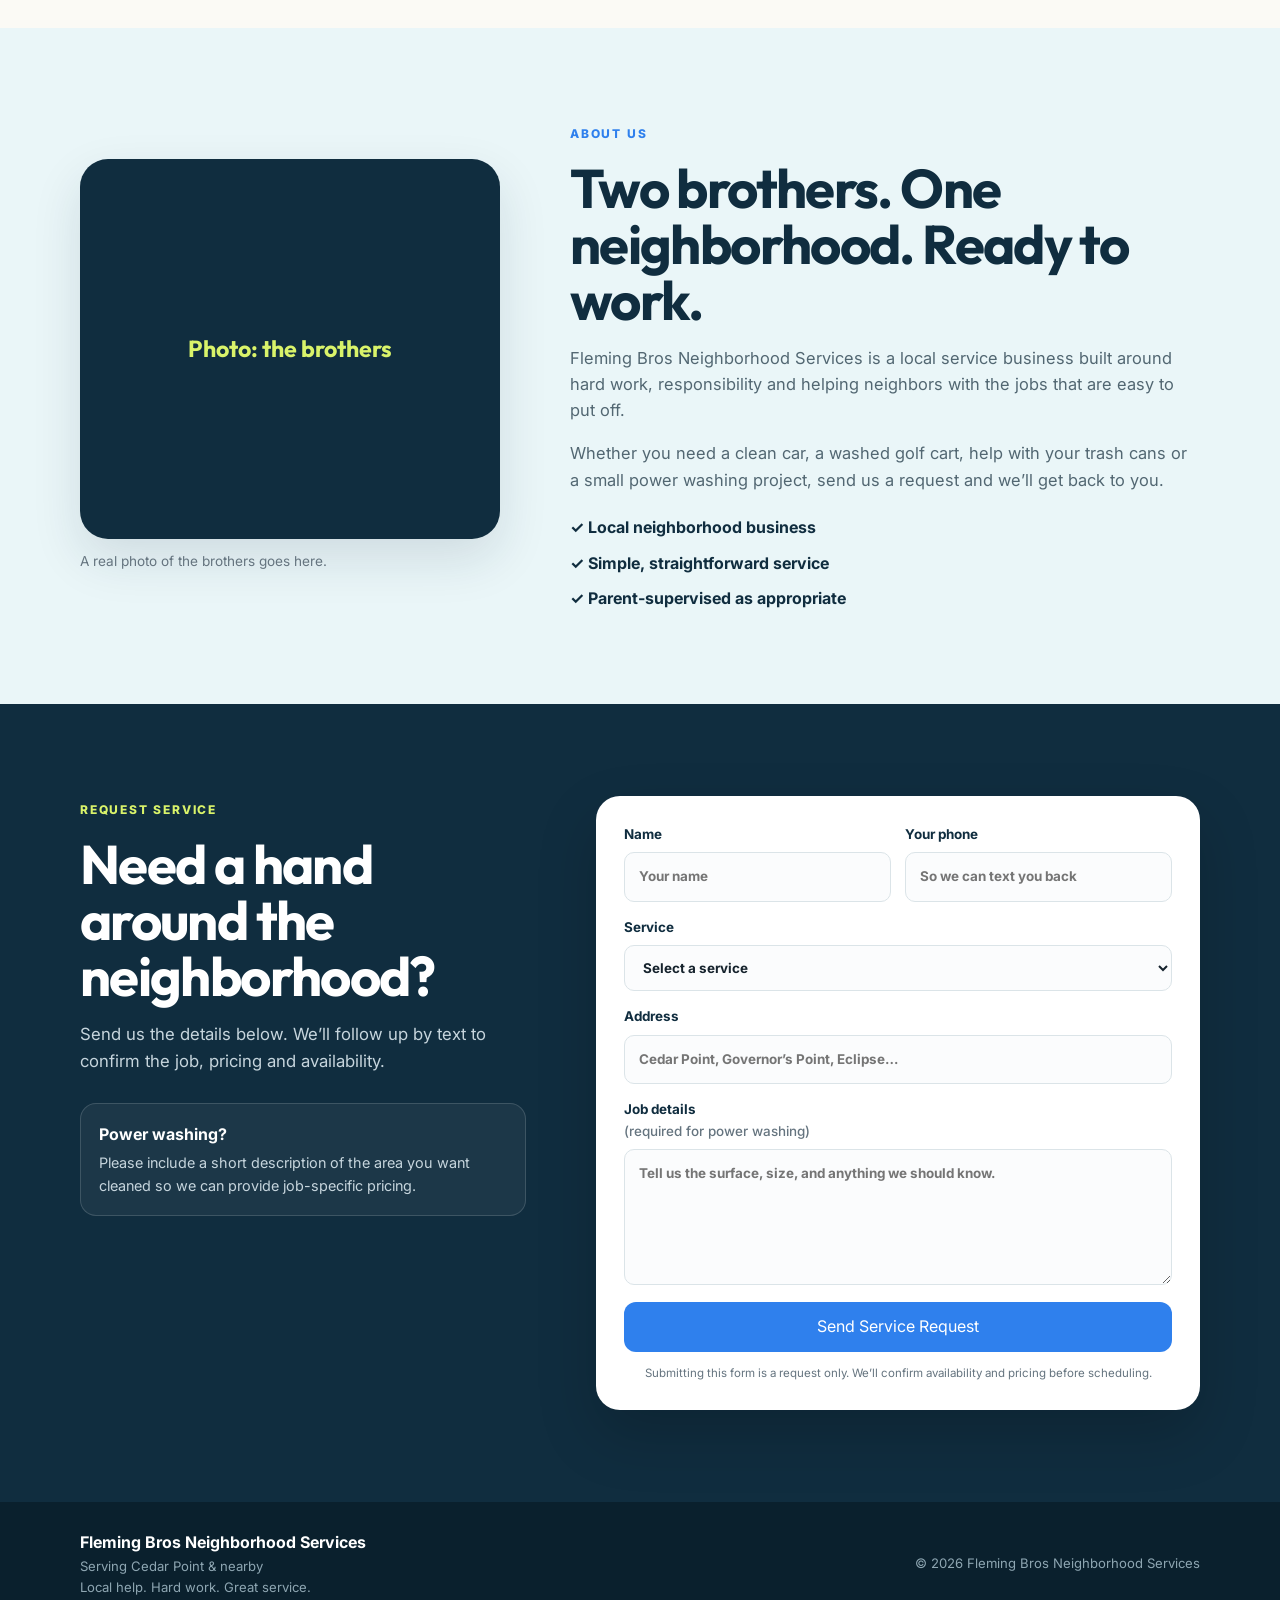
==== commit a4ade57b: "Ship Cedar Point redesign to the live one-pager Replace the homepage, styles, and form script with t" ====
--- a/index.html
+++ b/index.html
@@ -3,7 +3,7 @@
 <head>
   <meta charset="UTF-8" />
   <meta name="viewport" content="width=device-width, initial-scale=1.0" />
-  <meta name="description" content="Fleming Bros Neighborhood Services offers car washing, golf cart washing, trash can service and light power washing for local neighbors." />
+  <meta name="description" content="Fleming Bros Neighborhood Services — car washing, golf cart washing, trash cans, and light power washing in Cedar Point and nearby neighborhoods." />
   <title>Fleming Bros Neighborhood Services</title>
   <link rel="preconnect" href="https://fonts.googleapis.com">
   <link rel="preconnect" href="https://fonts.gstatic.com" crossorigin>
@@ -11,6 +11,8 @@
   <link rel="stylesheet" href="styles.css" />
 </head>
 <body>
+  <a class="skip" href="#main">Skip to content</a>
+
   <header class="site-header">
     <div class="container nav-wrap">
       <a class="brand" href="#top" aria-label="Fleming Bros Neighborhood Services home">
@@ -29,20 +31,21 @@
     </div>
   </header>
 
-  <main id="top">
-    <section class="hero">
+  <main id="main">
+    <section class="hero" id="top">
       <div class="hero-shape hero-shape-one"></div>
       <div class="hero-shape hero-shape-two"></div>
       <div class="container hero-grid">
         <div class="hero-copy">
           <span class="eyebrow">LOCAL • RELIABLE • HARDWORKING</span>
           <h1>Neighborhood jobs.<br><span>Done right.</span></h1>
-          <p>From washing cars and golf carts to taking care of trash cans, Fleming Bros Neighborhood Services makes it easier to keep things clean and taken care of.</p>
+          <p>Car washes, golf carts, trash cans, and small power-washing jobs — two brothers, right here in the neighborhood.</p>
           <div class="hero-actions">
-            <a class="btn btn-primary" href="#contact">Request a Service</a>
-            <a class="btn btn-secondary" href="#services">See Our Services</a>
-          </div>
-          <p class="hero-note">We’ll text back to confirm time and price. Parent-supervised as appropriate.</p>
+            <a class="btn btn-primary" href="#contact">Request a job</a>
+            <a class="btn btn-secondary" href="#services">See prices</a>
+          </div>
+          <p class="hero-helper">We’ll text back to confirm time and price. Parent-supervised as appropriate.</p>
+          <p class="service-area">Serving Cedar Point and surrounding neighborhoods — Governor’s Point, Eclipse, and nearby.</p>
           <div class="trust-row">
             <div><strong>Local</strong><span>Neighborhood service</span></div>
             <div><strong>Simple</strong><span>Easy scheduling</span></div>
@@ -72,197 +75,94 @@
       </div>
     </section>
 
-  <section id="services" class="section services-section">
-  <div class="container">
-
-    <div class="section-heading">
-      <span class="eyebrow">Our Services</span>
-      <h2>Simple neighborhood services at straightforward prices.</h2>
-      <p>
-        Convenient, reliable help for keeping your vehicles and property looking clean.
-      </p>
-    </div>
-
-    <div class="services-grid">
-
-      <!-- CAR WASHING -->
-      <article class="service-card">
-        <div class="service-icon">🚗</div>
-
-        <div class="service-card-header">
-          <h3>Car Washing</h3>
-          <div class="service-starting-price">
-            <span>Starting at</span>
-            <strong>$20</strong>
-          </div>
-        </div>
-
-        <p class="service-description">
-          Convenient hand washing right at your home.
-        </p>
-
-        <div class="price-list">
-          <div class="price-row">
-            <span>Exterior Wash</span>
-            <strong>$20</strong>
-          </div>
-
-          <div class="price-row">
-            <span>Wash + Vacuum</span>
-            <strong>$30</strong>
-          </div>
-
-          <div class="price-row">
-            <span>Full Clean</span>
-            <strong>$40</strong>
-          </div>
-
-          <div class="price-row price-extra">
-            <span>Large Truck / 3-Row SUV</span>
-            <strong>+$5</strong>
-          </div>
-        </div>
-
-        <a href="#contact" class="service-link" data-service="Car Washing">Request a Car Wash →</a>
-      </article>
-
-
-      <!-- GOLF CART WASHING -->
-      <article class="service-card">
-        <div class="service-icon">⛳</div>
-
-        <div class="service-card-header">
-          <h3>Golf Cart Washing</h3>
-          <div class="service-starting-price">
-            <span>Starting at</span>
-            <strong>$10</strong>
-          </div>
-        </div>
-
-        <p class="service-description">
-          Keep your golf cart clean without having to do it yourself.
-        </p>
-
-        <div class="price-list">
-          <div class="price-row">
-            <span>Basic Wash</span>
-            <strong>$10</strong>
-          </div>
-
-          <div class="price-row">
-            <span>Full Cart Clean</span>
-            <strong>$15</strong>
-          </div>
-
-          <div class="price-row price-extra">
-            <span>6-Seater / Lifted Cart</span>
-            <strong>+$5</strong>
-          </div>
-        </div>
-
-        <a href="#contact" class="service-link" data-service="Golf Cart Washing">Request a Golf Cart Wash →</a>
-      </article>
-
-
-      <!-- TRASH CAN SERVICES -->
-      <article class="service-card">
-        <div class="service-icon">🗑️</div>
-
-        <div class="service-card-header">
-          <h3>Trash Can Services</h3>
-          <div class="service-starting-price">
-            <span>Starting at</span>
-            <strong>$5</strong>
-          </div>
-        </div>
-
-        <p class="service-description">
-          We can bring your cans back from the street and help keep them clean.
-        </p>
-
-        <div class="price-list">
-          <div class="price-row">
-            <span>Bring Can Up From Street</span>
-            <strong>$5</strong>
-          </div>
-
-          <div class="price-row">
-            <span>Monthly Bring-Up Plan</span>
-            <strong>$10/mo</strong>
-          </div>
-
-          <div class="price-row">
-            <span>Trash Can Cleanout</span>
-            <strong>$10/can</strong>
-          </div>
-
-          <div class="price-row">
-            <span>Bring-Up + Cleanout</span>
-            <strong>$15/can</strong>
-          </div>
-        </div>
-
-        <a href="#contact" class="service-link" data-service="Trash Can">Request Trash Can Service →</a>
-      </article>
-
-
-      <!-- POWER WASHING -->
-      <article class="service-card">
-        <div class="service-icon">💦</div>
-
-        <div class="service-card-header">
-          <h3>Power Washing</h3>
-          <div class="service-starting-price quote-price">
-            <span>Pricing</span>
-            <strong>By Quote</strong>
-          </div>
-        </div>
-
-        <p class="service-description">
-          Power washing for driveways, patios, walkways, outdoor surfaces and other small jobs.
-        </p>
-
-        <div class="quote-box">
-          <strong>Job-Specific Pricing</strong>
-          <p>
-            Pricing depends on the size, condition and type of surface.
-          </p>
-        </div>
-
-        <a href="#contact" class="service-link" data-service="Power Washing">Request a Power Washing Quote →</a>
-      </article>
-
-    </div>
-
-
-    <!-- FEATURED BUNDLE -->
-    <div class="bundle-card">
-      <div class="bundle-copy">
-        <span class="bundle-label">Neighborhood Special</span>
-        <h3>The Driveway Special</h3>
-        <p>
-          Get a basic car wash and basic golf cart wash during the same visit.
-        </p>
-      </div>
-
-      <div class="bundle-price">
-        <span>Bundle Price</span>
-        <strong>$25</strong>
-      </div>
-
-      <a href="#contact" class="btn btn-primary" data-service="Driveway Special">
-        Request the Driveway Special
-      </a>
-    </div>
-
-
-    <p class="pricing-note">
-      Prices are for normal cleaning conditions. Excessive mud, pet hair,
-      heavy staining or unusually dirty vehicles may require an additional charge.
-    </p>
-
-  </div>
-</section>
+    <section id="services" class="services-section">
+      <div class="container">
+        <div class="section-heading">
+          <span class="eyebrow">Our Services</span>
+          <h2>Simple neighborhood services at straightforward prices.</h2>
+          <p>Convenient, reliable help for keeping your vehicles and property looking clean.</p>
+        </div>
+
+        <div class="services-grid">
+          <article class="service-card">
+            <div class="service-icon">🚗</div>
+            <div class="service-card-header">
+              <h3>Car Washing</h3>
+              <div class="service-starting-price"><span>Starting at</span><strong>$20</strong></div>
+            </div>
+            <p class="service-description">Convenient hand washing right at your home.</p>
+            <div class="price-list">
+              <div class="price-row"><span>Exterior Wash</span><strong>$20</strong></div>
+              <div class="price-row"><span>Wash + Vacuum</span><strong>$30</strong></div>
+              <div class="price-row"><span>Full Clean</span><strong>$40</strong></div>
+              <div class="price-row price-extra"><span>Large Truck / 3-Row SUV</span><strong>+$5</strong></div>
+            </div>
+            <a href="#contact" class="service-link" data-service="Car Washing">Request a Car Wash →</a>
+          </article>
+
+          <article class="service-card">
+            <div class="service-icon">⛳</div>
+            <div class="service-card-header">
+              <h3>Golf Cart Washing</h3>
+              <div class="service-starting-price"><span>Starting at</span><strong>$10</strong></div>
+            </div>
+            <p class="service-description">Keep your golf cart clean without having to do it yourself.</p>
+            <div class="price-list">
+              <div class="price-row"><span>Basic Wash</span><strong>$10</strong></div>
+              <div class="price-row"><span>Full Cart Clean</span><strong>$15</strong></div>
+              <div class="price-row price-extra"><span>6-Seater / Lifted Cart</span><strong>+$5</strong></div>
+            </div>
+            <a href="#contact" class="service-link" data-service="Golf Cart Washing">Request a Golf Cart Wash →</a>
+          </article>
+
+          <article class="service-card">
+            <div class="service-icon">🗑️</div>
+            <div class="service-card-header">
+              <h3>Trash Can Services</h3>
+              <div class="service-starting-price"><span>Starting at</span><strong>$5</strong></div>
+            </div>
+            <p class="service-description">We can bring your cans back from the street and help keep them clean.</p>
+            <div class="price-list">
+              <div class="price-row"><span>Bring Can Up From Street</span><strong>$5</strong></div>
+              <div class="price-row"><span>Monthly Bring-Up Plan</span><strong>$10/mo</strong></div>
+              <div class="price-row"><span>Trash Can Cleanout</span><strong>$10/can</strong></div>
+              <div class="price-row"><span>Bring-Up + Cleanout</span><strong>$15/can</strong></div>
+            </div>
+            <a href="#contact" class="service-link" data-service="Trash Can - Bring Up From Street">Request Trash Can Service →</a>
+          </article>
+
+          <article class="service-card">
+            <div class="service-icon">💦</div>
+            <div class="service-card-header">
+              <h3>Power Washing</h3>
+              <div class="service-starting-price quote-price"><span>Pricing</span><strong>By Quote</strong></div>
+            </div>
+            <p class="service-description">Power washing for driveways, patios, walkways, outdoor surfaces and other small jobs.</p>
+            <div class="quote-box">
+              <strong>Job-Specific Pricing</strong>
+              <p>Pricing depends on the size, condition and type of surface.</p>
+            </div>
+            <a href="#contact" class="service-link" data-service="Power Washing">Request a Power Washing Quote →</a>
+          </article>
+        </div>
+
+        <div class="bundle-card">
+          <div class="bundle-copy">
+            <span class="bundle-label">Neighborhood Special</span>
+            <h3>The Driveway Special</h3>
+            <p>Get a basic car wash and basic golf cart wash during the same visit.</p>
+          </div>
+          <div class="bundle-price">
+            <span>Bundle Price</span>
+            <strong>$25</strong>
+          </div>
+          <a href="#contact" class="btn btn-accent" data-service="Driveway Special">Request the Driveway Special</a>
+        </div>
+
+        <p class="pricing-note">Prices are for normal cleaning conditions. Excessive mud, pet hair, heavy staining or unusually dirty vehicles may require an additional charge.</p>
+      </div>
+    </section>
+
     <section class="section how" id="how-it-works">
       <div class="container">
         <div class="section-heading centered">
@@ -270,33 +170,21 @@
           <h2>How it works</h2>
         </div>
         <div class="steps">
-          <div class="step">
-            <span>1</span>
-            <h3>Pick a service</h3>
-            <p>Tell us what you need and where the job is located.</p>
-          </div>
-          <div class="step-arrow">→</div>
-          <div class="step">
-            <span>2</span>
-            <h3>We confirm</h3>
-            <p>We’ll confirm pricing and find a time that works.</p>
-          </div>
-          <div class="step-arrow">→</div>
-          <div class="step">
-            <span>3</span>
-            <h3>We get it done</h3>
-            <p>Friendly neighborhood service without the hassle.</p>
-          </div>
+          <div class="step"><span>1</span><h3>Pick a service</h3><p>Tell us what you need and where the job is located.</p></div>
+          <div class="step-arrow" aria-hidden="true">→</div>
+          <div class="step"><span>2</span><h3>We confirm</h3><p>We’ll text back to confirm pricing and find a time that works.</p></div>
+          <div class="step-arrow" aria-hidden="true">→</div>
+          <div class="step"><span>3</span><h3>We get it done</h3><p>Friendly neighborhood service without the hassle.</p></div>
         </div>
       </div>
     </section>
 
     <section class="section about" id="about">
       <div class="container about-grid">
-        <div class="about-badge">
-          <div class="big-initials">FB</div>
-          <p>Fleming Bros<br>Neighborhood Services</p>
-        </div>
+        <figure class="about-photo">
+          <div class="about-photo-frame"><span class="about-photo-label">Photo: the brothers</span></div>
+          <figcaption>A real photo of the brothers goes here.</figcaption>
+        </figure>
         <div class="about-copy">
           <span class="eyebrow">ABOUT US</span>
           <h2>Two brothers. One neighborhood. Ready to work.</h2>
@@ -316,49 +204,38 @@
         <div class="contact-copy">
           <span class="eyebrow light">REQUEST SERVICE</span>
           <h2>Need a hand around the neighborhood?</h2>
-          <p>Send us the details below. We’ll follow up to confirm the job, pricing and availability.</p>
+          <p>Send us the details below. We’ll follow up by text to confirm the job, pricing and availability.</p>
           <div class="contact-note">
             <strong>Power washing?</strong>
             <span>Please include a short description of the area you want cleaned so we can provide job-specific pricing.</span>
           </div>
         </div>
 
-        <form class="contact-form" action="https://formspree.io/f/xeajkzyv" method="POST">
+        <form class="contact-form" id="job-form" action="https://formspree.io/f/xeajkzyv" method="POST">
           <input type="hidden" name="_next" value="https://flemingbros.com/thanks.html">
           <input type="hidden" name="_subject" value="Fleming Bros service request">
-          <input type="hidden" name="subject" value="Fleming Bros service request">
+          <input type="text" name="_gotcha" style="display:none" tabindex="-1" autocomplete="off">
           <div class="field-row">
-            <label>
-              Your Name
-              <input type="text" name="name" placeholder="Name" required>
-            </label>
-            <label>
-              Phone Number
-              <input type="tel" name="phone" placeholder="(757) 555-1234" required>
-            </label>
-          </div>
-          <label>
-            Service Needed
+            <label>Name<input type="text" name="name" autocomplete="name" placeholder="Your name" required></label>
+            <label>Your phone<input type="tel" name="phone" autocomplete="tel" inputmode="tel" placeholder="So we can text you back" required></label>
+          </div>
+          <label>Service
             <select name="service" id="service" required>
               <option value="" selected disabled>Select a service</option>
-              <option>Car Washing</option>
-              <option>Golf Cart Washing</option>
-              <option>Trash Can - Bring Up From Street</option>
-              <option>Trash Can - Cleanout</option>
-              <option>Trash Can - Monthly Bring-Up Plan</option>
-              <option>Trash Can - Bring-Up + Cleanout</option>
-              <option>Power Washing</option>
-              <option>Driveway Special</option>
-              <option>Other / Multiple Services</option>
+              <option value="Driveway Special">Driveway Special</option>
+              <option value="Car Washing">Car Washing</option>
+              <option value="Golf Cart Washing">Golf Cart Washing</option>
+              <option value="Trash Can - Bring Up From Street">Trash Can - Bring Up From Street</option>
+              <option value="Trash Can - Cleaning">Trash Can - Cleaning</option>
+              <option value="Trash Can - Recurring Service">Trash Can - Recurring Service</option>
+              <option value="Trash Can - Bring-Up + Cleanout">Trash Can - Bring-Up + Cleanout</option>
+              <option value="Power Washing">Power Washing</option>
+              <option value="Other / Multiple Services">Other / Multiple Services</option>
             </select>
           </label>
-          <label>
-            Address / Neighborhood
-            <input type="text" name="location" placeholder="Street or neighborhood" required>
-          </label>
-          <label>
-            Job Details <span class="field-hint" id="details-hint">(optional)</span>
-            <textarea name="details" id="details" rows="5" placeholder="Tell us what you need, how many cars/cans, or describe the power washing job."></textarea>
+          <label>Address<input type="text" name="address" autocomplete="street-address" placeholder="Cedar Point, Governor’s Point, Eclipse…" required></label>
+          <label class="details-field" id="details-field" hidden>Job details <em>(required for power washing)</em>
+            <textarea name="details" id="details" rows="5" placeholder="Tell us the surface, size, and anything we should know."></textarea>
           </label>
           <button class="btn btn-form" type="submit">Send Service Request</button>
           <p class="form-disclaimer">Submitting this form is a request only. We’ll confirm availability and pricing before scheduling.</p>
@@ -371,6 +248,7 @@
     <div class="container footer-wrap">
       <div>
         <strong>Fleming Bros Neighborhood Services</strong>
+        <span>Serving Cedar Point &amp; nearby</span>
         <span>Local help. Hard work. Great service.</span>
       </div>
       <p>© <span id="year"></span> Fleming Bros Neighborhood Services</p>
--- a/styles.css
+++ b/styles.css
@@ -1,111 +1,399 @@
-:root{
-  --navy:#102d3f;
-  --navy-2:#173f55;
-  --blue:#2f80ed;
-  --sky:#dff4ff;
-  --mint:#66d1b7;
-  --lime:#d9f36a;
-  --cream:#fbfaf5;
-  --white:#ffffff;
-  --ink:#16232d;
-  --muted:#65747f;
-  --line:#dbe4e8;
-  --shadow:0 20px 50px rgba(16,45,63,.12);
-}
-*{box-sizing:border-box}
-html{scroll-behavior:smooth}
-body{margin:0;font-family:"Inter",sans-serif;color:var(--ink);background:var(--cream);line-height:1.6}
-a{color:inherit;text-decoration:none}
-.container{width:min(1120px,calc(100% - 40px));margin:0 auto}
-.site-header{position:sticky;top:0;z-index:50;background:rgba(251,250,245,.94);backdrop-filter:blur(12px);border-bottom:1px solid rgba(219,228,232,.8)}
-.nav-wrap{height:82px;display:flex;align-items:center;justify-content:space-between}
-.brand{display:flex;align-items:center;gap:12px}
-.brand-mark{display:grid;place-items:center;width:46px;height:46px;border-radius:14px;background:var(--navy);color:#fff;font-family:"Outfit";font-weight:800;letter-spacing:.5px}
-.brand-text{display:flex;flex-direction:column;line-height:1.05}
-.brand-text strong{font-family:"Outfit";font-size:1.1rem}
-.brand-text small{margin-top:4px;color:var(--muted);font-size:.76rem;letter-spacing:.04em;text-transform:uppercase}
-.desktop-nav{display:flex;align-items:center;gap:30px;font-size:.92rem;font-weight:600}
-.desktop-nav a:not(.nav-cta):hover{color:var(--blue)}
-.nav-cta{background:var(--navy);color:#fff;padding:11px 18px;border-radius:999px}
-.hero{position:relative;overflow:hidden;padding:88px 0 82px;background:linear-gradient(145deg,#fbfaf5 0%,#eef8fb 100%)}
-.hero-grid{position:relative;z-index:2;display:grid;grid-template-columns:1.18fr .82fr;gap:70px;align-items:center}
-.eyebrow{display:inline-block;font-size:.75rem;letter-spacing:.15em;font-weight:800;color:var(--blue);margin-bottom:17px}
-.hero h1,.section h2{font-family:"Outfit";line-height:1.03;margin:0;color:var(--navy)}
-.hero h1{font-size:clamp(3.6rem,7vw,6.5rem);letter-spacing:-.045em}
-.hero h1 span{color:var(--blue)}
-.hero-copy>p{font-size:1.13rem;color:var(--muted);max-width:650px;margin:25px 0 30px}
-.hero-copy>p.hero-note{font-size:.92rem;margin:14px 0 0}
-.hero-actions{display:flex;gap:12px;flex-wrap:wrap}
-.btn{display:inline-flex;align-items:center;justify-content:center;min-height:50px;padding:0 22px;border-radius:12px;font-weight:800;border:0;cursor:pointer;font:inherit}
-.btn-primary{background:var(--navy);color:#fff;box-shadow:0 10px 24px rgba(16,45,63,.15)}
-.btn-secondary{background:#fff;color:var(--navy);border:1px solid var(--line)}
-.btn:hover{transform:translateY(-1px)}
-.trust-row{display:flex;gap:30px;margin-top:40px;padding-top:25px;border-top:1px solid var(--line)}
-.trust-row div{display:flex;flex-direction:column}
-.trust-row strong{font-family:"Outfit";color:var(--navy)}
-.trust-row span{font-size:.77rem;color:var(--muted)}
-.hero-card{background:#fff;border:1px solid rgba(219,228,232,.9);border-radius:26px;padding:24px;box-shadow:var(--shadow);transform:rotate(1.5deg)}
-.hero-card-top{display:flex;justify-content:space-between;align-items:center;padding-bottom:18px;border-bottom:1px solid var(--line);font-size:.72rem;font-weight:800;letter-spacing:.12em;color:var(--muted)}
-.status-dot{color:#278b70;background:#e7f8f2;padding:6px 9px;border-radius:999px;letter-spacing:0}
-.mini-service{display:flex;align-items:center;gap:14px;padding:18px 0;border-bottom:1px solid #edf1f3}
-.icon-circle{width:48px;height:48px;border-radius:14px;background:var(--sky);display:grid;place-items:center;font-size:1.35rem}
-.mini-service div:nth-child(2){display:flex;flex-direction:column}
-.mini-service strong{font-family:"Outfit";font-size:1rem;color:var(--navy)}
-.mini-service small{color:var(--muted);margin-top:2px}
-.hero-card-link{display:block;margin-top:18px;color:var(--blue);font-weight:800}
-.hero-shape{position:absolute;border-radius:999px;filter:blur(2px);opacity:.5}
-.hero-shape-one{width:330px;height:330px;background:var(--lime);right:-150px;top:-120px}
-.hero-shape-two{width:220px;height:220px;background:var(--mint);left:-100px;bottom:-100px}
-.section{padding:92px 0}
-.section-heading{max-width:720px;margin-bottom:46px}
-.section-heading.centered{text-align:center;margin-left:auto;margin-right:auto}
-.section h2{font-size:clamp(2.4rem,5vw,4rem);letter-spacing:-.03em}
-.section-heading p{color:var(--muted);font-size:1.05rem;margin-top:18px}
-.services,.services-section{background:#fff}
-.service-grid,.services-grid{display:grid;grid-template-columns:repeat(2,1fr);gap:22px}
-.service-card{position:relative;border:1px solid var(--line);border-radius:22px;padding:30px;background:#fff;min-height:390px;display:flex;flex-direction:column;box-shadow:0 8px 26px rgba(16,45,63,.05)}
-.service-card.featured{border:2px solid var(--blue)}
-.service-card.power-card{background:var(--navy);color:#fff;border-color:var(--navy)}
-.service-icon{width:58px;height:58px;display:grid;place-items:center;border-radius:17px;background:var(--sky);font-size:1.55rem;margin-bottom:20px}
-.power-card .service-icon{background:rgba(255,255,255,.12)}
-.service-label{position:absolute;right:22px;top:22px;background:var(--lime);color:var(--navy);font-weight:900;font-size:.65rem;letter-spacing:.09em;padding:7px 10px;border-radius:999px}
-.service-card h3{font-family:"Outfit";font-size:1.65rem;margin:0 0 10px;color:var(--navy)}
-.power-card h3{color:#fff}
-.service-card>p{color:var(--muted);margin:0 0 18px}
-.service-link{margin-top:auto;color:var(--blue);font-weight:800}
-.power-card>p,.power-card li{color:#c7d7df}
-.service-card ul{padding-left:20px;margin:0 0 25px;color:#4f606c}
-.service-card li{margin:7px 0}
-.price-line{margin-top:auto;border-top:1px solid var(--line);padding-top:18px;display:flex;justify-content:space-between;gap:15px;align-items:center}
-.price-line span{font-size:.8rem;color:var(--muted);text-transform:uppercase;letter-spacing:.08em;font-weight:700}
-.price-line strong{font-family:"Outfit";color:var(--navy)}
-.power-card .price-line{border-top-color:rgba(255,255,255,.16)}
-.power-card .price-line span{color:#a8bec9}.power-card .price-line strong{color:var(--lime)}
-.how{background:var(--cream)}
-.steps{display:grid;grid-template-columns:1fr auto 1fr auto 1fr;align-items:center;gap:25px}
-.step{text-align:center;background:#fff;border:1px solid var(--line);border-radius:20px;padding:30px 22px;min-height:215px}
-.step>span{width:42px;height:42px;border-radius:50%;display:grid;place-items:center;background:var(--navy);color:#fff;font-weight:800;margin:0 auto 18px}
-.step h3{font-family:"Outfit";color:var(--navy);font-size:1.25rem;margin:0 0 8px}.step p{color:var(--muted);margin:0}.step-arrow{font-size:2rem;color:#9bb0bb}
-.about{background:#eaf6f8}
-.about-grid{display:grid;grid-template-columns:.8fr 1.2fr;gap:70px;align-items:center}
-.about-badge{min-height:360px;border-radius:28px;background:var(--navy);color:#fff;display:flex;flex-direction:column;justify-content:center;align-items:center;box-shadow:var(--shadow);transform:rotate(-2deg)}
-.big-initials{font-family:"Outfit";font-size:6rem;line-height:1;font-weight:800;color:var(--lime)}
-.about-badge p{text-align:center;font-family:"Outfit";font-weight:700;line-height:1.25}
-.about-copy h2{max-width:690px}.about-copy>p{color:#526772;font-size:1.03rem}.about-points{display:grid;gap:10px;margin-top:22px;font-weight:700;color:var(--navy)}
-.contact{background:var(--navy);color:#fff}
-.contact-grid{display:grid;grid-template-columns:.85fr 1.15fr;gap:70px;align-items:start}
-.eyebrow.light{color:var(--lime)}
-.contact h2{color:#fff}.contact-copy>p{color:#c6d5dd;font-size:1.05rem}.contact-note{margin-top:28px;padding:18px;border:1px solid rgba(255,255,255,.15);border-radius:16px;display:flex;flex-direction:column;background:rgba(255,255,255,.05)}.contact-note span{font-size:.9rem;color:#c6d5dd;margin-top:4px}
-.contact-form{background:#fff;color:var(--ink);padding:28px;border-radius:24px;box-shadow:0 25px 60px rgba(0,0,0,.18)}
-.field-row{display:grid;grid-template-columns:1fr 1fr;gap:14px}
-.contact-form label{display:flex;flex-direction:column;font-weight:700;font-size:.84rem;color:var(--navy);margin-bottom:15px}
-.field-hint{font-weight:500;color:var(--muted);text-transform:none;letter-spacing:0}
-.contact-form input,.contact-form select,.contact-form textarea{width:100%;margin-top:7px;border:1px solid var(--line);border-radius:10px;padding:13px 14px;font:inherit;background:#fbfcfd;color:var(--ink);outline:none}.contact-form input:focus,.contact-form select:focus,.contact-form textarea:focus{border-color:var(--blue);box-shadow:0 0 0 3px rgba(47,128,237,.12)}
-.btn-form{width:100%;background:var(--blue);color:#fff;margin-top:2px}.form-disclaimer{text-align:center;color:var(--muted);font-size:.72rem;margin:12px 0 0}
-footer{background:#0a202d;color:#d7e2e7;padding:28px 0}.footer-wrap{display:flex;justify-content:space-between;align-items:center;gap:30px}.footer-wrap>div{display:flex;flex-direction:column}.footer-wrap span,.footer-wrap p{color:#8ea6b2;font-size:.82rem;margin:0}
-#contact,#request-service{scroll-margin-top:90px}
-@media(max-width:820px){.desktop-nav a:not(.nav-cta){display:none}.hero{padding:60px 0}.hero-grid,.about-grid,.contact-grid{grid-template-columns:1fr;gap:40px}.hero-card{transform:none}.service-grid,.services-grid{grid-template-columns:1fr}.steps{grid-template-columns:1fr}.step-arrow{transform:rotate(90deg);text-align:center}.trust-row{gap:18px}.about-badge{min-height:280px}.contact-grid{gap:35px}}
-@media(max-width:560px){.container{width:min(100% - 28px,1120px)}.site-header .nav-wrap{height:70px}.brand-text small{font-size:.64rem}.desktop-nav{gap:0}.nav-cta{font-size:.78rem;padding:9px 12px}.hero h1{font-size:3.3rem}.hero-actions{display:grid}.btn{width:100%}.trust-row{display:grid;grid-template-columns:repeat(3,1fr);gap:10px}.trust-row span{font-size:.68rem}.section{padding:68px 0}.field-row{grid-template-columns:1fr}.contact-form{padding:20px}.footer-wrap{flex-direction:column;align-items:flex-start}}
+:root {
+  --navy: #102d3f;
+  --navy-2: #173f55;
+  --blue: #2f80ed;
+  --sky: #dff4ff;
+  --mint: #66d1b7;
+  --lime: #d9f36a;
+  --cream: #fbfaf5;
+  --white: #ffffff;
+  --ink: #16232d;
+  --muted: #65747f;
+  --line: #dbe4e8;
+  --shadow: 0 20px 50px rgba(16, 45, 63, 0.12);
+}
+
+* { box-sizing: border-box; }
+html { scroll-behavior: smooth; }
+
+body {
+  margin: 0;
+  font-family: "Inter", sans-serif;
+  color: var(--ink);
+  background: var(--cream);
+  line-height: 1.6;
+}
+
+a { color: inherit; text-decoration: none; }
+
+.container {
+  width: min(1120px, calc(100% - 40px));
+  margin: 0 auto;
+}
+
+.skip {
+  position: absolute;
+  left: 16px;
+  top: -48px;
+  z-index: 100;
+  background: var(--navy);
+  color: #fff;
+  padding: 10px 14px;
+  border-radius: 10px;
+  font-weight: 700;
+}
+
+.skip:focus { top: 12px; }
+
+.site-header {
+  position: sticky;
+  top: 0;
+  z-index: 50;
+  background: #fff;
+  border-bottom: 1px solid rgba(219, 228, 232, 0.85);
+}
+
+.nav-wrap {
+  height: 82px;
+  display: flex;
+  align-items: center;
+  justify-content: space-between;
+}
+
+.brand {
+  display: flex;
+  align-items: center;
+  gap: 12px;
+}
+
+.brand-mark {
+  display: grid;
+  place-items: center;
+  width: 46px;
+  height: 46px;
+  border-radius: 12px;
+  background: var(--navy);
+  color: #fff;
+  font-family: "Outfit", sans-serif;
+  font-weight: 800;
+  letter-spacing: 0.5px;
+}
+
+.brand-text {
+  display: flex;
+  flex-direction: column;
+  line-height: 1.05;
+}
+
+.brand-text strong {
+  font-family: "Outfit", sans-serif;
+  font-size: 1.15rem;
+  color: var(--navy);
+}
+
+.brand-text small {
+  margin-top: 4px;
+  color: var(--muted);
+  font-size: 0.72rem;
+  letter-spacing: 0.08em;
+  text-transform: uppercase;
+}
+
+.desktop-nav {
+  display: flex;
+  align-items: center;
+  gap: 30px;
+  font-size: 0.92rem;
+  font-weight: 600;
+  color: #2a3a45;
+}
+
+.desktop-nav a:not(.nav-cta):hover { color: var(--blue); }
+
+.nav-cta {
+  background: var(--navy);
+  color: #fff;
+  padding: 11px 18px;
+  border-radius: 999px;
+}
+
+.hero {
+  position: relative;
+  overflow: hidden;
+  padding: 88px 0 82px;
+  background: var(--cream);
+}
+
+.hero-grid {
+  position: relative;
+  z-index: 2;
+  display: grid;
+  grid-template-columns: 1.18fr 0.82fr;
+  gap: 70px;
+  align-items: center;
+}
+
+.eyebrow {
+  display: inline-block;
+  font-size: 0.75rem;
+  letter-spacing: 0.15em;
+  font-weight: 800;
+  color: var(--blue);
+  text-transform: uppercase;
+  margin-bottom: 17px;
+}
+
+.hero h1,
+.section h2,
+.services-section h2 {
+  font-family: "Outfit", sans-serif;
+  line-height: 1.03;
+  margin: 0;
+  color: var(--navy);
+}
+
+.hero h1 {
+  font-size: clamp(3.4rem, 7vw, 5.6rem);
+  letter-spacing: -0.045em;
+}
+
+.hero h1 span { color: var(--blue); }
+
+.hero-copy > p {
+  font-size: 1.13rem;
+  color: var(--muted);
+  max-width: 650px;
+  margin: 25px 0 30px;
+}
+
+.hero-copy > p.hero-helper {
+  font-size: 0.9rem;
+  color: #8b98a1;
+  margin: 16px 0 0;
+}
+
+.hero-copy > p.service-area {
+  font-size: 0.98rem;
+  color: #5c6b74;
+  margin: 18px 0 0;
+  max-width: 640px;
+}
+
+.hero-actions {
+  display: flex;
+  gap: 12px;
+  flex-wrap: wrap;
+}
+
+.btn {
+  display: inline-flex;
+  align-items: center;
+  justify-content: center;
+  min-height: 50px;
+  padding: 0 22px;
+  border-radius: 12px;
+  font-weight: 800;
+  border: 0;
+  cursor: pointer;
+  font: inherit;
+}
+
+.btn-primary {
+  background: var(--navy);
+  color: #fff;
+  box-shadow: 0 10px 24px rgba(16, 45, 63, 0.15);
+}
+
+.btn-secondary {
+  background: #fff;
+  color: var(--navy);
+  border: 1px solid var(--line);
+}
+
+.btn-accent {
+  background: var(--lime);
+  color: var(--navy);
+  box-shadow: none;
+  white-space: nowrap;
+}
+
+.btn:hover { transform: translateY(-1px); }
+
+.trust-row {
+  display: flex;
+  gap: 30px;
+  margin-top: 40px;
+  padding-top: 25px;
+  border-top: 1px solid var(--line);
+}
+
+.trust-row div {
+  display: flex;
+  flex-direction: column;
+}
+
+.trust-row strong {
+  font-family: "Outfit", sans-serif;
+  color: var(--navy);
+}
+
+.trust-row span {
+  font-size: 0.77rem;
+  color: var(--muted);
+}
+
+.hero-card {
+  background: #fff;
+  border: 1px solid rgba(219, 228, 232, 0.9);
+  border-radius: 26px;
+  padding: 24px;
+  box-shadow: var(--shadow);
+}
+
+.hero-card-top {
+  display: flex;
+  justify-content: space-between;
+  align-items: center;
+  padding-bottom: 18px;
+  border-bottom: 1px solid var(--line);
+  font-size: 0.72rem;
+  font-weight: 800;
+  letter-spacing: 0.12em;
+  color: var(--muted);
+}
+
+.status-dot {
+  color: #fff;
+  background: var(--mint);
+  padding: 6px 11px;
+  border-radius: 999px;
+  letter-spacing: 0;
+  font-weight: 700;
+}
+
+.mini-service {
+  display: flex;
+  align-items: center;
+  gap: 14px;
+  padding: 18px 0;
+  border-bottom: 1px solid #edf1f3;
+}
+
+.icon-circle {
+  width: 48px;
+  height: 48px;
+  border-radius: 14px;
+  background: var(--sky);
+  display: grid;
+  place-items: center;
+  font-size: 1.35rem;
+}
+
+.mini-service div:nth-child(2) {
+  display: flex;
+  flex-direction: column;
+}
+
+.mini-service strong {
+  font-family: "Outfit", sans-serif;
+  font-size: 1rem;
+  color: var(--navy);
+}
+
+.mini-service small {
+  color: var(--muted);
+  margin-top: 2px;
+}
+
+.hero-card-link {
+  display: block;
+  margin-top: 18px;
+  color: var(--blue);
+  font-weight: 800;
+}
+
+.hero-shape {
+  position: absolute;
+  border-radius: 999px;
+  filter: blur(40px);
+  opacity: 0.55;
+}
+
+.hero-shape-one {
+  width: 330px;
+  height: 330px;
+  background: var(--lime);
+  right: -150px;
+  top: -120px;
+}
+
+.hero-shape-two {
+  width: 220px;
+  height: 220px;
+  background: var(--mint);
+  left: -100px;
+  bottom: -100px;
+}
+
+.section,
+.services-section {
+  padding: 92px 0;
+}
+
+.section-heading {
+  max-width: 720px;
+  margin-bottom: 46px;
+}
+
+.section-heading.centered {
+  text-align: center;
+  margin-left: auto;
+  margin-right: auto;
+}
+
+.section h2,
+.services-section h2 {
+  font-size: clamp(2.2rem, 5vw, 3.4rem);
+  letter-spacing: -0.03em;
+}
+
+.section-heading p {
+  color: var(--muted);
+  font-size: 1.05rem;
+  margin-top: 18px;
+}
+
+.services-section { background: #fff; }
+
+.services-grid {
+  display: grid;
+  grid-template-columns: repeat(2, 1fr);
+  gap: 22px;
+}
+
+.service-card {
+  position: relative;
+  border: 1px solid var(--line);
+  border-radius: 22px;
+  padding: 30px;
+  background: #fff;
+  min-height: 390px;
+  display: flex;
+  flex-direction: column;
+  box-shadow: 0 8px 26px rgba(16, 45, 63, 0.05);
+}
+
+.service-icon {
+  width: 58px;
+  height: 58px;
+  display: grid;
+  place-items: center;
+  border-radius: 17px;
+  background: var(--sky);
+  font-size: 1.55rem;
+  margin-bottom: 20px;
+}
+
 .service-card-header {
   display: flex;
   justify-content: space-between;
@@ -114,6 +402,13 @@
   margin-bottom: 12px;
 }
 
+.service-card h3 {
+  font-family: "Outfit", sans-serif;
+  font-size: 1.65rem;
+  margin: 0;
+  color: var(--navy);
+}
+
 .service-starting-price {
   text-align: right;
   flex-shrink: 0;
@@ -121,7 +416,7 @@
 
 .service-starting-price span {
   display: block;
-  font-size: 0.75rem;
+  font-size: 0.72rem;
   text-transform: uppercase;
   letter-spacing: 0.08em;
   color: #6b7280;
@@ -129,17 +424,21 @@
 
 .service-starting-price strong {
   display: block;
+  font-family: "Outfit", sans-serif;
   font-size: 1.6rem;
   line-height: 1.1;
-  color: #123047;
-}
-
-.quote-price strong {
-  font-size: 1.15rem;
+  color: var(--navy);
+}
+
+.quote-price strong { font-size: 1.15rem; }
+
+.service-description {
+  color: var(--muted);
+  margin: 0 0 8px;
 }
 
 .price-list {
-  margin: 22px 0;
+  margin: 18px 0 22px;
   border-top: 1px solid #e5e7eb;
 }
 
@@ -151,12 +450,10 @@
   border-bottom: 1px solid #e5e7eb;
 }
 
-.price-row span {
-  color: #374151;
-}
+.price-row span { color: #374151; }
 
 .price-row strong {
-  color: #123047;
+  color: var(--navy);
   white-space: nowrap;
 }
 
@@ -166,19 +463,24 @@
 }
 
 .quote-box {
-  margin: 22px 0;
+  margin: 18px 0 22px;
   padding: 18px;
-  background: #f6f8fb;
+  background: var(--sky);
   border-radius: 12px;
 }
 
-.quote-box strong {
-  color: #123047;
-}
+.quote-box strong { color: var(--navy); }
 
 .quote-box p {
   margin: 5px 0 0;
   font-size: 0.92rem;
+  color: #4f606c;
+}
+
+.service-link {
+  margin-top: auto;
+  color: var(--blue);
+  font-weight: 800;
 }
 
 .bundle-card {
@@ -188,9 +490,9 @@
   grid-template-columns: 1fr auto auto;
   gap: 28px;
   align-items: center;
-  background: #123047;
+  background: var(--navy);
   color: white;
-  border-radius: 18px;
+  border-radius: 22px;
 }
 
 .bundle-label {
@@ -200,41 +502,37 @@
   font-weight: 700;
   text-transform: uppercase;
   letter-spacing: 0.1em;
-  color: #7bd6c4;
+  color: var(--mint);
 }
 
 .bundle-card h3 {
   margin: 0 0 5px;
   color: white;
+  font-family: "Outfit", sans-serif;
+  font-size: 1.7rem;
 }
 
 .bundle-card p {
   margin: 0;
-  color: rgba(255,255,255,0.8);
-}
-
-.bundle-price {
-  text-align: center;
-}
+  color: rgba(255, 255, 255, 0.8);
+}
+
+.bundle-price { text-align: center; }
 
 .bundle-price span {
   display: block;
   font-size: 0.75rem;
   text-transform: uppercase;
   letter-spacing: 0.08em;
-  color: rgba(255,255,255,0.7);
+  color: rgba(255, 255, 255, 0.7);
 }
 
 .bundle-price strong {
   display: block;
-  font-size: 2.2rem;
-  color: white;
-}
-
-.bundle-card .btn-primary {
-  background: var(--lime);
-  color: var(--navy);
-  box-shadow: none;
+  font-family: "Outfit", sans-serif;
+  font-size: 2.8rem;
+  line-height: 1;
+  color: var(--lime);
 }
 
 .pricing-note {
@@ -245,25 +543,234 @@
   color: #6b7280;
 }
 
-@media (max-width: 800px) {
-  .service-grid,
-  .services-grid {
-    grid-template-columns: 1fr;
-  }
-
-  .service-card-header {
-    display: block;
-  }
-
-  .service-starting-price {
-    text-align: left;
-    margin-top: 8px;
-  }
-
-  .bundle-card {
-    grid-template-columns: 1fr;
-    text-align: center;
-  }
+.how { background: var(--cream); }
+
+.steps {
+  display: grid;
+  grid-template-columns: 1fr auto 1fr auto 1fr;
+  align-items: center;
+  gap: 25px;
+}
+
+.step {
+  text-align: center;
+  background: #fff;
+  border: 1px solid var(--line);
+  border-radius: 20px;
+  padding: 30px 22px;
+  min-height: 215px;
+}
+
+.step > span {
+  width: 42px;
+  height: 42px;
+  border-radius: 50%;
+  display: grid;
+  place-items: center;
+  background: var(--navy);
+  color: #fff;
+  font-weight: 800;
+  margin: 0 auto 18px;
+}
+
+.step h3 {
+  font-family: "Outfit", sans-serif;
+  color: var(--navy);
+  font-size: 1.25rem;
+  margin: 0 0 8px;
+}
+
+.step p {
+  color: var(--muted);
+  margin: 0;
+}
+
+.step-arrow {
+  font-size: 2rem;
+  color: #9bb0bb;
+}
+
+.about { background: #eaf6f8; }
+
+.about-grid {
+  display: grid;
+  grid-template-columns: 0.8fr 1.2fr;
+  gap: 70px;
+  align-items: center;
+}
+
+.about-photo { margin: 0; }
+
+.about-photo-frame {
+  min-height: 380px;
+  border-radius: 28px;
+  background: var(--navy);
+  display: grid;
+  place-items: center;
+  box-shadow: var(--shadow);
+}
+
+.about-photo-label {
+  font-family: "Outfit", sans-serif;
+  font-size: 1.45rem;
+  font-weight: 700;
+  color: var(--lime);
+  text-align: center;
+  padding: 0 20px;
+}
+
+.about-photo figcaption {
+  margin-top: 12px;
+  font-size: 0.85rem;
+  color: var(--muted);
+}
+
+.about-copy h2 { max-width: 690px; }
+
+.about-copy > p {
+  color: #526772;
+  font-size: 1.03rem;
+}
+
+.about-points {
+  display: grid;
+  gap: 10px;
+  margin-top: 22px;
+  font-weight: 700;
+  color: var(--navy);
+}
+
+.contact {
+  background: var(--navy);
+  color: #fff;
+}
+
+.contact-grid {
+  display: grid;
+  grid-template-columns: 0.85fr 1.15fr;
+  gap: 70px;
+  align-items: start;
+}
+
+.eyebrow.light { color: var(--lime); }
+
+.contact h2 { color: #fff; }
+
+.contact-copy > p {
+  color: #c6d5dd;
+  font-size: 1.05rem;
+}
+
+.contact-note {
+  margin-top: 28px;
+  padding: 18px;
+  border: 1px solid rgba(255, 255, 255, 0.15);
+  border-radius: 16px;
+  display: flex;
+  flex-direction: column;
+  background: rgba(255, 255, 255, 0.05);
+}
+
+.contact-note span {
+  font-size: 0.9rem;
+  color: #c6d5dd;
+  margin-top: 4px;
+}
+
+.contact-form {
+  background: #fff;
+  color: var(--ink);
+  padding: 28px;
+  border-radius: 24px;
+  box-shadow: 0 25px 60px rgba(0, 0, 0, 0.18);
+}
+
+.field-row {
+  display: grid;
+  grid-template-columns: 1fr 1fr;
+  gap: 14px;
+}
+
+.contact-form label {
+  display: flex;
+  flex-direction: column;
+  font-weight: 700;
+  font-size: 0.84rem;
+  color: var(--navy);
+  margin-bottom: 15px;
+}
+
+.contact-form label em {
+  font-weight: 500;
+  color: var(--muted);
+  font-style: normal;
+}
+
+.contact-form input,
+.contact-form select,
+.contact-form textarea {
+  width: 100%;
+  margin-top: 7px;
+  border: 1px solid var(--line);
+  border-radius: 10px;
+  padding: 13px 14px;
+  font: inherit;
+  background: #fbfcfd;
+  color: var(--ink);
+  outline: none;
+}
+
+.contact-form input:focus,
+.contact-form select:focus,
+.contact-form textarea:focus {
+  border-color: var(--blue);
+  box-shadow: 0 0 0 3px rgba(47, 128, 237, 0.12);
+}
+
+.btn-form {
+  width: 100%;
+  background: var(--blue);
+  color: #fff;
+  margin-top: 2px;
+}
+
+.form-disclaimer {
+  text-align: center;
+  color: var(--muted);
+  font-size: 0.72rem;
+  margin: 12px 0 0;
+}
+
+footer {
+  background: #0a202d;
+  color: #d7e2e7;
+  padding: 28px 0;
+}
+
+.footer-wrap {
+  display: flex;
+  justify-content: space-between;
+  align-items: center;
+  gap: 30px;
+}
+
+.footer-wrap > div {
+  display: flex;
+  flex-direction: column;
+}
+
+.footer-wrap strong { color: #fff; }
+
+.footer-wrap span,
+.footer-wrap p {
+  color: #8ea6b2;
+  font-size: 0.82rem;
+  margin: 0;
+}
+
+#contact,
+#request-service {
+  scroll-margin-top: 90px;
 }
 
 .thanks {
@@ -280,14 +787,14 @@
   max-width: 640px;
   margin: 0 auto;
   text-align: center;
-  box-shadow: 0 25px 60px rgba(0,0,0,.18);
+  box-shadow: 0 25px 60px rgba(0, 0, 0, 0.18);
 }
 
 .thanks-card h1 {
   font-family: "Outfit", sans-serif;
   font-size: clamp(2.2rem, 5vw, 3.4rem);
   line-height: 1.1;
-  letter-spacing: -.03em;
+  letter-spacing: -0.03em;
   color: var(--navy);
   margin: 0 0 16px;
 }
@@ -298,6 +805,85 @@
   margin: 0 0 28px;
 }
 
-.thanks-card .btn {
-  min-width: 200px;
-}
+.thanks-card .btn { min-width: 200px; }
+
+@media (max-width: 820px) {
+  .desktop-nav a:not(.nav-cta) { display: none; }
+
+  .hero { padding: 60px 0; }
+
+  .hero-grid,
+  .about-grid,
+  .contact-grid {
+    grid-template-columns: 1fr;
+    gap: 40px;
+  }
+
+  .hero-card { display: none; }
+
+  .services-grid { grid-template-columns: 1fr; }
+
+  .steps { grid-template-columns: 1fr; }
+
+  .step-arrow {
+    transform: rotate(90deg);
+    text-align: center;
+  }
+
+  .trust-row { gap: 18px; }
+
+  .about-photo-frame { min-height: 260px; }
+
+  .bundle-card {
+    grid-template-columns: 1fr;
+    text-align: center;
+  }
+
+  .service-card-header { display: block; }
+
+  .service-starting-price {
+    text-align: left;
+    margin-top: 8px;
+  }
+}
+
+@media (max-width: 560px) {
+  .container { width: min(100% - 28px, 1120px); }
+
+  .site-header .nav-wrap { height: 70px; }
+
+  .brand-text small { font-size: 0.64rem; }
+
+  .desktop-nav { gap: 0; }
+
+  .nav-cta {
+    font-size: 0.78rem;
+    padding: 9px 12px;
+  }
+
+  .hero h1 { font-size: 3.1rem; }
+
+  .hero-actions { display: grid; }
+
+  .btn { width: 100%; }
+
+  .trust-row {
+    display: grid;
+    grid-template-columns: repeat(3, 1fr);
+    gap: 10px;
+  }
+
+  .trust-row span { font-size: 0.68rem; }
+
+  .section,
+  .services-section { padding: 68px 0; }
+
+  .field-row { grid-template-columns: 1fr; }
+
+  .contact-form { padding: 20px; }
+
+  .footer-wrap {
+    flex-direction: column;
+    align-items: flex-start;
+  }
+}
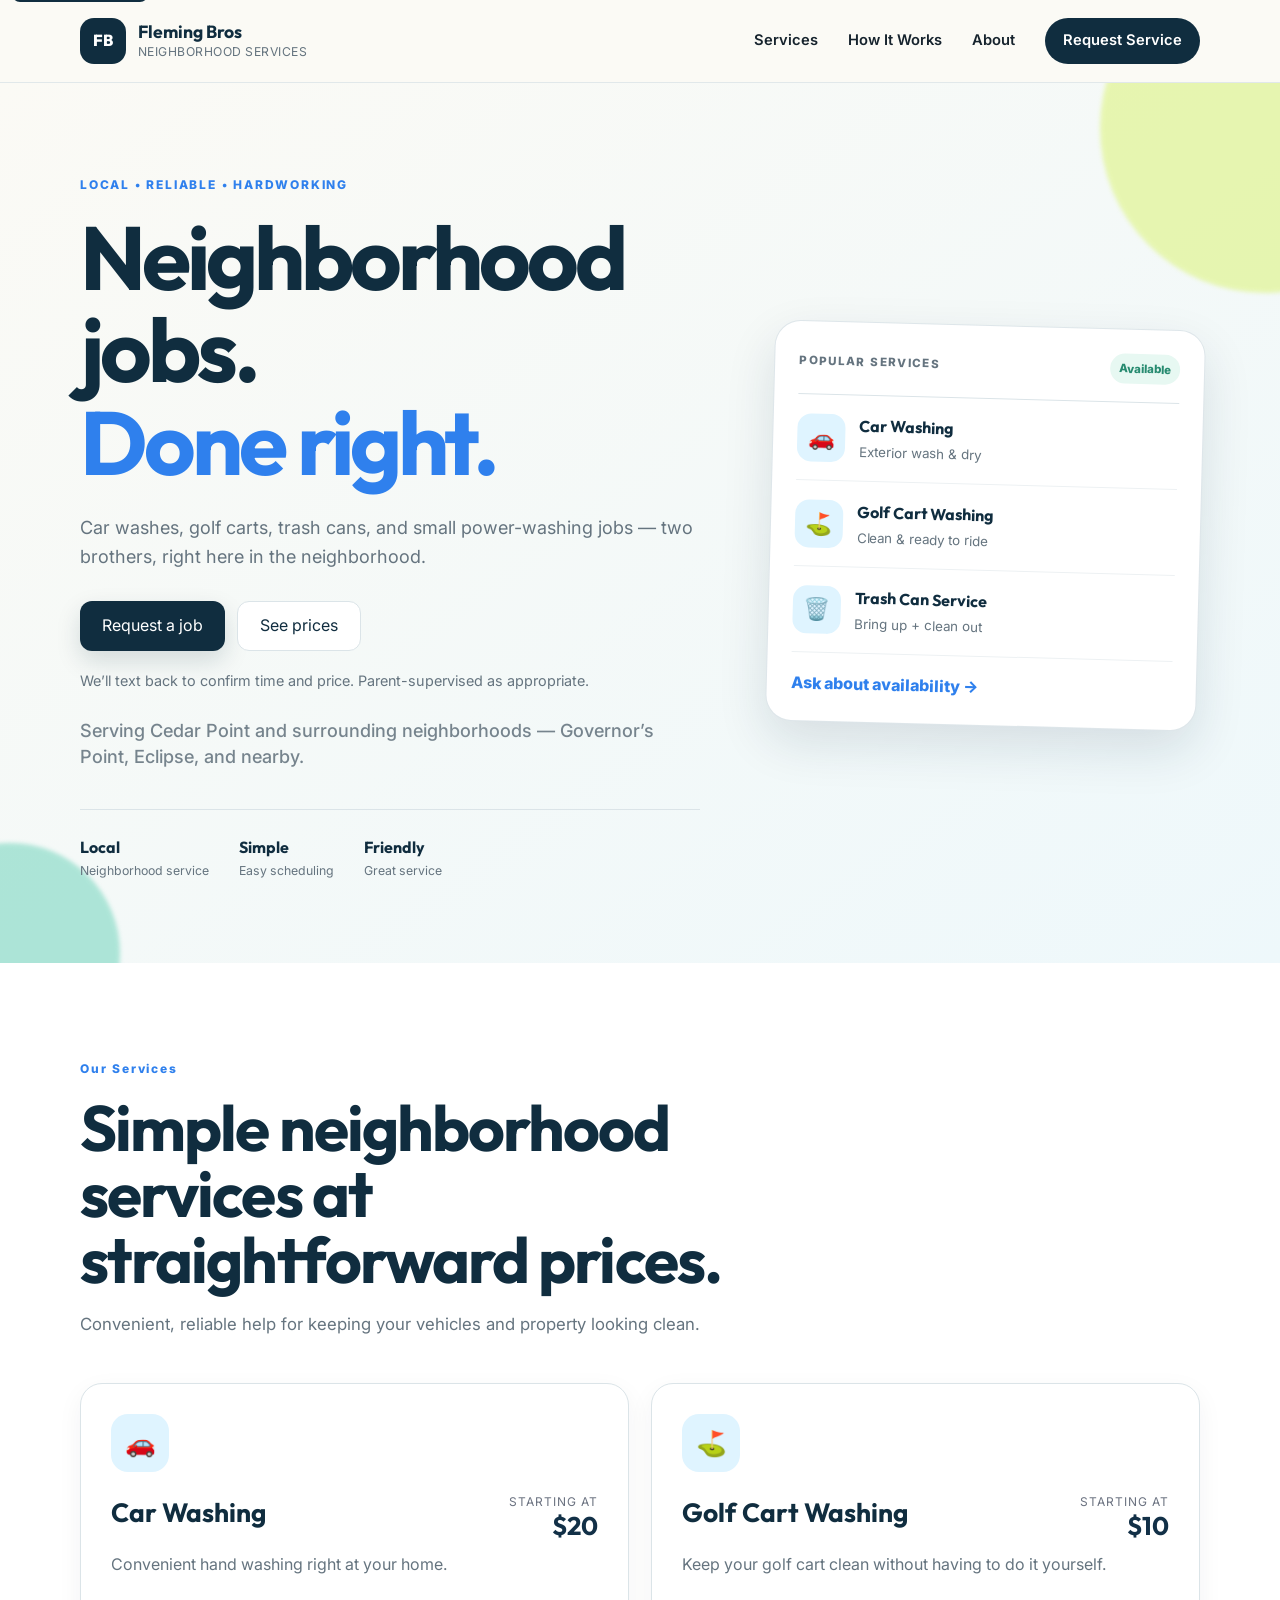
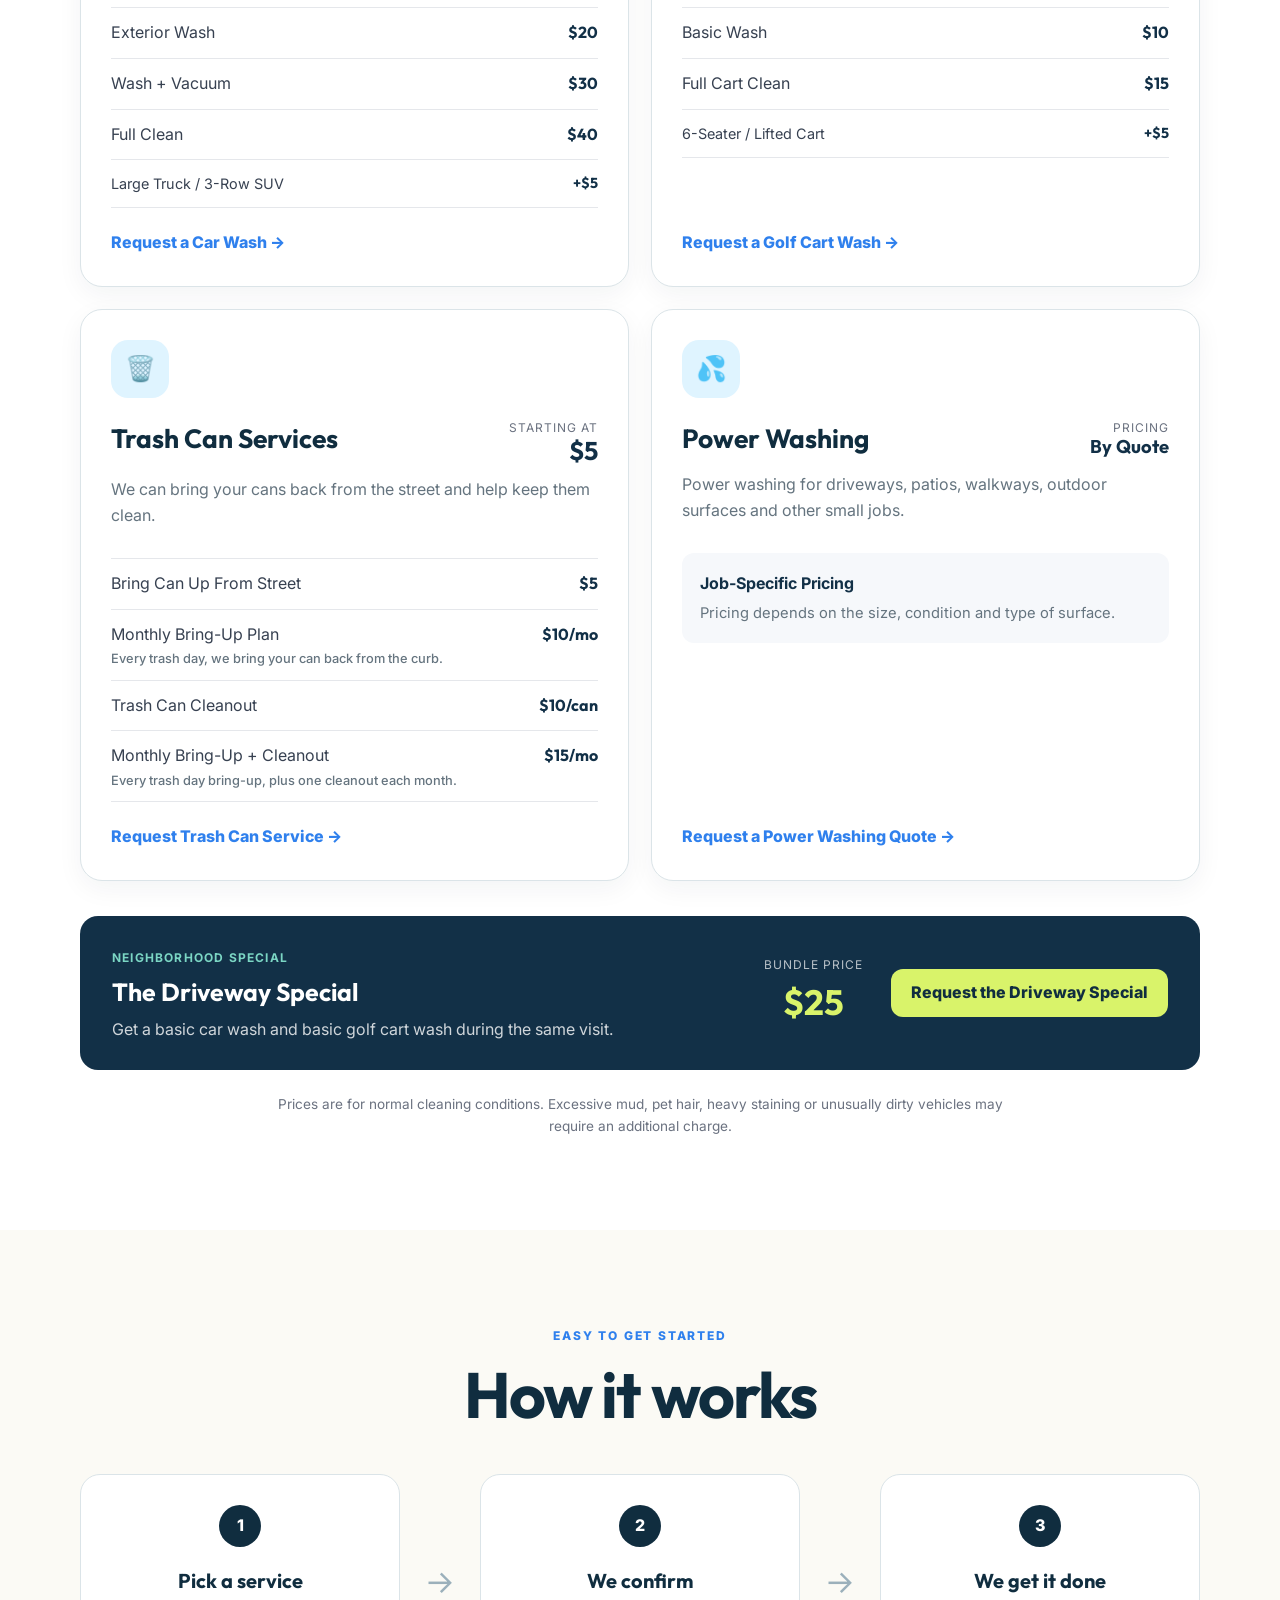
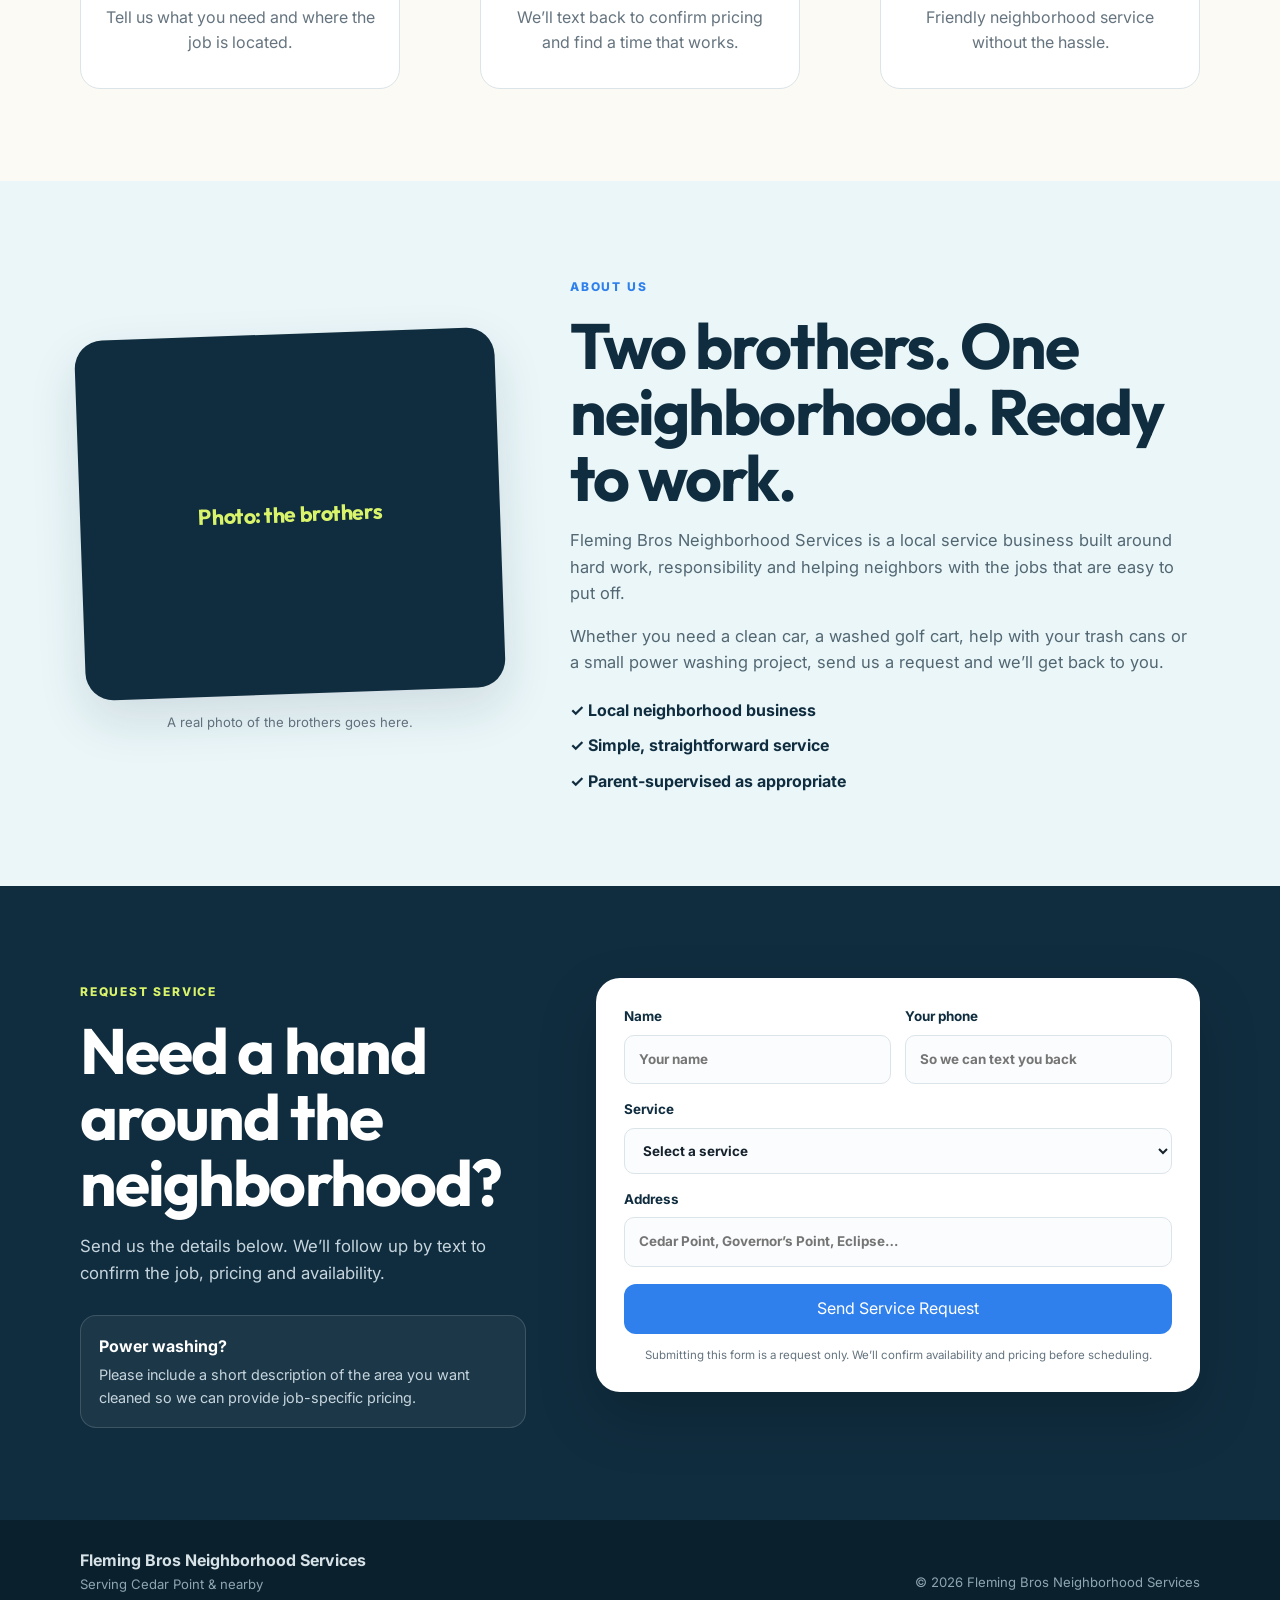
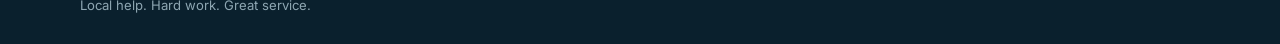
==== commit 104c9b73: "Clarify trash can monthly plans on the homepage Add muted sublines for monthly bring-up plans, price" ====
--- a/index.html
+++ b/index.html
@@ -124,9 +124,15 @@
             <p class="service-description">We can bring your cans back from the street and help keep them clean.</p>
             <div class="price-list">
               <div class="price-row"><span>Bring Can Up From Street</span><strong>$5</strong></div>
-              <div class="price-row"><span>Monthly Bring-Up Plan</span><strong>$10/mo</strong></div>
+              <div class="price-row">
+                <span>Monthly Bring-Up Plan<small class="price-subline">Every trash day, we bring your can back from the curb.</small></span>
+                <strong>$10/mo</strong>
+              </div>
               <div class="price-row"><span>Trash Can Cleanout</span><strong>$10/can</strong></div>
-              <div class="price-row"><span>Bring-Up + Cleanout</span><strong>$15/can</strong></div>
+              <div class="price-row">
+                <span>Monthly Bring-Up + Cleanout<small class="price-subline">Every trash day bring-up, plus one cleanout each month.</small></span>
+                <strong>$15/mo</strong>
+              </div>
             </div>
             <a href="#contact" class="service-link" data-service="Trash Can - Bring Up From Street">Request Trash Can Service →</a>
           </article>
@@ -226,9 +232,9 @@
               <option value="Car Washing">Car Washing</option>
               <option value="Golf Cart Washing">Golf Cart Washing</option>
               <option value="Trash Can - Bring Up From Street">Trash Can - Bring Up From Street</option>
-              <option value="Trash Can - Cleaning">Trash Can - Cleaning</option>
-              <option value="Trash Can - Recurring Service">Trash Can - Recurring Service</option>
-              <option value="Trash Can - Bring-Up + Cleanout">Trash Can - Bring-Up + Cleanout</option>
+              <option value="Trash Can - Cleanout">Trash Can - Cleanout</option>
+              <option value="Trash Can - Monthly Bring-Up Plan">Trash Can - Monthly Bring-Up Plan</option>
+              <option value="Trash Can - Monthly Bring-Up + Cleanout">Trash Can - Monthly Bring-Up + Cleanout</option>
               <option value="Power Washing">Power Washing</option>
               <option value="Other / Multiple Services">Other / Multiple Services</option>
             </select>
--- a/styles.css
+++ b/styles.css
@@ -1,3 +1,5 @@
+/* Fleming Bros Neighborhood Services — homepage */
+
 :root {
   --navy: #102d3f;
   --navy-2: #173f55;
@@ -11,46 +13,51 @@
   --muted: #65747f;
   --line: #dbe4e8;
   --shadow: 0 20px 50px rgba(16, 45, 63, 0.12);
-}
-
-* { box-sizing: border-box; }
+  --font-display: "Outfit", system-ui, sans-serif;
+  --font-body: "Inter", system-ui, sans-serif;
+}
+
+*, *::before, *::after { box-sizing: border-box; }
+
 html { scroll-behavior: smooth; }
 
 body {
   margin: 0;
-  font-family: "Inter", sans-serif;
+  font-family: var(--font-body);
   color: var(--ink);
   background: var(--cream);
   line-height: 1.6;
-}
-
+  -webkit-font-smoothing: antialiased;
+}
+
+img { max-width: 100%; display: block; }
 a { color: inherit; text-decoration: none; }
+button, input, select, textarea { font: inherit; }
+
+.skip {
+  position: absolute;
+  left: 12px;
+  top: -40px;
+  background: var(--navy);
+  color: #fff;
+  padding: 8px 12px;
+  z-index: 100;
+  border-radius: 8px;
+}
+.skip:focus { top: 12px; }
 
 .container {
   width: min(1120px, calc(100% - 40px));
   margin: 0 auto;
 }
-
-.skip {
-  position: absolute;
-  left: 16px;
-  top: -48px;
-  z-index: 100;
-  background: var(--navy);
-  color: #fff;
-  padding: 10px 14px;
-  border-radius: 10px;
-  font-weight: 700;
-}
-
-.skip:focus { top: 12px; }
 
 .site-header {
   position: sticky;
   top: 0;
   z-index: 50;
-  background: #fff;
-  border-bottom: 1px solid rgba(219, 228, 232, 0.85);
+  background: rgba(251, 250, 245, 0.94);
+  backdrop-filter: blur(12px);
+  border-bottom: 1px solid rgba(219, 228, 232, 0.8);
 }
 
 .nav-wrap {
@@ -71,10 +78,10 @@
   place-items: center;
   width: 46px;
   height: 46px;
-  border-radius: 12px;
+  border-radius: 14px;
   background: var(--navy);
   color: #fff;
-  font-family: "Outfit", sans-serif;
+  font-family: var(--font-display);
   font-weight: 800;
   letter-spacing: 0.5px;
 }
@@ -86,16 +93,16 @@
 }
 
 .brand-text strong {
-  font-family: "Outfit", sans-serif;
-  font-size: 1.15rem;
+  font-family: var(--font-display);
+  font-size: 1.1rem;
   color: var(--navy);
 }
 
 .brand-text small {
   margin-top: 4px;
   color: var(--muted);
-  font-size: 0.72rem;
-  letter-spacing: 0.08em;
+  font-size: 0.76rem;
+  letter-spacing: 0.04em;
   text-transform: uppercase;
 }
 
@@ -105,7 +112,6 @@
   gap: 30px;
   font-size: 0.92rem;
   font-weight: 600;
-  color: #2a3a45;
 }
 
 .desktop-nav a:not(.nav-cta):hover { color: var(--blue); }
@@ -117,11 +123,13 @@
   border-radius: 999px;
 }
 
+.nav-cta:hover { background: var(--navy-2); }
+
 .hero {
   position: relative;
   overflow: hidden;
   padding: 88px 0 82px;
-  background: var(--cream);
+  background: linear-gradient(145deg, #fbfaf5 0%, #eef8fb 100%);
 }
 
 .hero-grid {
@@ -139,21 +147,20 @@
   letter-spacing: 0.15em;
   font-weight: 800;
   color: var(--blue);
-  text-transform: uppercase;
   margin-bottom: 17px;
 }
 
 .hero h1,
 .section h2,
-.services-section h2 {
-  font-family: "Outfit", sans-serif;
+.section-heading h2 {
+  font-family: var(--font-display);
   line-height: 1.03;
   margin: 0;
   color: var(--navy);
 }
 
 .hero h1 {
-  font-size: clamp(3.4rem, 7vw, 5.6rem);
+  font-size: clamp(3.2rem, 7vw, 6.2rem);
   letter-spacing: -0.045em;
 }
 
@@ -164,19 +171,6 @@
   color: var(--muted);
   max-width: 650px;
   margin: 25px 0 30px;
-}
-
-.hero-copy > p.hero-helper {
-  font-size: 0.9rem;
-  color: #8b98a1;
-  margin: 16px 0 0;
-}
-
-.hero-copy > p.service-area {
-  font-size: 0.98rem;
-  color: #5c6b74;
-  margin: 18px 0 0;
-  max-width: 640px;
 }
 
 .hero-actions {
@@ -196,7 +190,11 @@
   border: 0;
   cursor: pointer;
   font: inherit;
-}
+  text-decoration: none;
+  transition: transform 0.15s ease, background 0.15s ease;
+}
+
+.btn:hover { transform: translateY(-1px); }
 
 .btn-primary {
   background: var(--navy);
@@ -204,6 +202,8 @@
   box-shadow: 0 10px 24px rgba(16, 45, 63, 0.15);
 }
 
+.btn-primary:hover { background: var(--navy-2); }
+
 .btn-secondary {
   background: #fff;
   color: var(--navy);
@@ -213,11 +213,31 @@
 .btn-accent {
   background: var(--lime);
   color: var(--navy);
-  box-shadow: none;
+  min-height: 48px;
+  padding: 0 20px;
+  border-radius: 12px;
+  font-weight: 800;
   white-space: nowrap;
 }
 
-.btn:hover { transform: translateY(-1px); }
+.btn-accent:hover { filter: brightness(0.97); }
+
+.hero-helper {
+  margin: 18px 0 0 !important;
+  font-size: 0.9rem !important;
+  color: var(--muted);
+  max-width: 420px;
+}
+
+.service-area {
+  margin: 14px 0 0;
+  max-width: 440px;
+  font-size: 0.95rem;
+  font-weight: 500;
+  line-height: 1.45;
+  color: var(--navy);
+  opacity: 0.88;
+}
 
 .trust-row {
   display: flex;
@@ -233,7 +253,7 @@
 }
 
 .trust-row strong {
-  font-family: "Outfit", sans-serif;
+  font-family: var(--font-display);
   color: var(--navy);
 }
 
@@ -248,6 +268,7 @@
   border-radius: 26px;
   padding: 24px;
   box-shadow: var(--shadow);
+  transform: rotate(1.5deg);
 }
 
 .hero-card-top {
@@ -263,12 +284,11 @@
 }
 
 .status-dot {
-  color: #fff;
-  background: var(--mint);
-  padding: 6px 11px;
+  color: #278b70;
+  background: #e7f8f2;
+  padding: 6px 9px;
   border-radius: 999px;
   letter-spacing: 0;
-  font-weight: 700;
 }
 
 .mini-service {
@@ -287,6 +307,7 @@
   display: grid;
   place-items: center;
   font-size: 1.35rem;
+  flex-shrink: 0;
 }
 
 .mini-service div:nth-child(2) {
@@ -295,7 +316,7 @@
 }
 
 .mini-service strong {
-  font-family: "Outfit", sans-serif;
+  font-family: var(--font-display);
   font-size: 1rem;
   color: var(--navy);
 }
@@ -315,8 +336,8 @@
 .hero-shape {
   position: absolute;
   border-radius: 999px;
-  filter: blur(40px);
-  opacity: 0.55;
+  filter: blur(2px);
+  opacity: 0.5;
 }
 
 .hero-shape-one {
@@ -335,10 +356,7 @@
   bottom: -100px;
 }
 
-.section,
-.services-section {
-  padding: 92px 0;
-}
+.section { padding: 92px 0; }
 
 .section-heading {
   max-width: 720px;
@@ -352,8 +370,8 @@
 }
 
 .section h2,
-.services-section h2 {
-  font-size: clamp(2.2rem, 5vw, 3.4rem);
+.section-heading h2 {
+  font-size: clamp(2.4rem, 5vw, 4rem);
   letter-spacing: -0.03em;
 }
 
@@ -363,11 +381,14 @@
   margin-top: 18px;
 }
 
-.services-section { background: #fff; }
+.services-section {
+  background: #fff;
+  padding: 92px 0;
+}
 
 .services-grid {
   display: grid;
-  grid-template-columns: repeat(2, 1fr);
+  grid-template-columns: repeat(2, minmax(0, 1fr));
   gap: 22px;
 }
 
@@ -403,7 +424,7 @@
 }
 
 .service-card h3 {
-  font-family: "Outfit", sans-serif;
+  font-family: var(--font-display);
   font-size: 1.65rem;
   margin: 0;
   color: var(--navy);
@@ -416,7 +437,7 @@
 
 .service-starting-price span {
   display: block;
-  font-size: 0.72rem;
+  font-size: 0.75rem;
   text-transform: uppercase;
   letter-spacing: 0.08em;
   color: #6b7280;
@@ -424,10 +445,10 @@
 
 .service-starting-price strong {
   display: block;
-  font-family: "Outfit", sans-serif;
   font-size: 1.6rem;
   line-height: 1.1;
-  color: var(--navy);
+  color: #123047;
+  font-family: var(--font-display);
 }
 
 .quote-price strong { font-size: 1.15rem; }
@@ -438,13 +459,14 @@
 }
 
 .price-list {
-  margin: 18px 0 22px;
+  margin: 22px 0;
   border-top: 1px solid #e5e7eb;
 }
 
 .price-row {
   display: flex;
   justify-content: space-between;
+  align-items: flex-start;
   gap: 20px;
   padding: 12px 0;
   border-bottom: 1px solid #e5e7eb;
@@ -452,9 +474,19 @@
 
 .price-row span { color: #374151; }
 
+.price-subline {
+  display: block;
+  margin-top: 3px;
+  font-size: 0.8rem;
+  font-weight: 500;
+  color: var(--muted);
+  line-height: 1.35;
+}
+
 .price-row strong {
-  color: var(--navy);
+  color: #123047;
   white-space: nowrap;
+  font-family: var(--font-display);
 }
 
 .price-extra {
@@ -463,18 +495,18 @@
 }
 
 .quote-box {
-  margin: 18px 0 22px;
+  margin: 22px 0;
   padding: 18px;
-  background: var(--sky);
+  background: #f6f8fb;
   border-radius: 12px;
 }
 
-.quote-box strong { color: var(--navy); }
+.quote-box strong { color: #123047; }
 
 .quote-box p {
   margin: 5px 0 0;
   font-size: 0.92rem;
-  color: #4f606c;
+  color: var(--muted);
 }
 
 .service-link {
@@ -483,6 +515,8 @@
   font-weight: 800;
 }
 
+.service-link:hover { text-decoration: underline; }
+
 .bundle-card {
   margin-top: 35px;
   padding: 28px 32px;
@@ -490,9 +524,9 @@
   grid-template-columns: 1fr auto auto;
   gap: 28px;
   align-items: center;
-  background: var(--navy);
+  background: #123047;
   color: white;
-  border-radius: 22px;
+  border-radius: 18px;
 }
 
 .bundle-label {
@@ -502,14 +536,14 @@
   font-weight: 700;
   text-transform: uppercase;
   letter-spacing: 0.1em;
-  color: var(--mint);
+  color: #7bd6c4;
 }
 
 .bundle-card h3 {
   margin: 0 0 5px;
   color: white;
-  font-family: "Outfit", sans-serif;
-  font-size: 1.7rem;
+  font-family: var(--font-display);
+  font-size: 1.55rem;
 }
 
 .bundle-card p {
@@ -529,10 +563,9 @@
 
 .bundle-price strong {
   display: block;
-  font-family: "Outfit", sans-serif;
-  font-size: 2.8rem;
-  line-height: 1;
+  font-size: 2.2rem;
   color: var(--lime);
+  font-family: var(--font-display);
 }
 
 .pricing-note {
@@ -574,7 +607,7 @@
 }
 
 .step h3 {
-  font-family: "Outfit", sans-serif;
+  font-family: var(--font-display);
   color: var(--navy);
   font-size: 1.25rem;
   margin: 0 0 8px;
@@ -602,27 +635,32 @@
 .about-photo { margin: 0; }
 
 .about-photo-frame {
-  min-height: 380px;
+  min-height: 360px;
   border-radius: 28px;
   background: var(--navy);
-  display: grid;
-  place-items: center;
+  color: #fff;
+  display: flex;
+  align-items: center;
+  justify-content: center;
   box-shadow: var(--shadow);
+  transform: rotate(-2deg);
+  padding: 2rem;
+  text-align: center;
 }
 
 .about-photo-label {
-  font-family: "Outfit", sans-serif;
-  font-size: 1.45rem;
+  font-family: var(--font-display);
+  font-size: 1.35rem;
   font-weight: 700;
   color: var(--lime);
+  letter-spacing: -0.02em;
+}
+
+.about-photo figcaption {
+  margin-top: 1.1rem;
+  font-size: 0.82rem;
+  color: var(--muted);
   text-align: center;
-  padding: 0 20px;
-}
-
-.about-photo figcaption {
-  margin-top: 12px;
-  font-size: 0.85rem;
-  color: var(--muted);
 }
 
 .about-copy h2 { max-width: 690px; }
@@ -701,9 +739,14 @@
 }
 
 .contact-form label em {
+  font-style: normal;
   font-weight: 500;
   color: var(--muted);
-  font-style: normal;
+}
+
+.contact-form label[hidden],
+.details-field[hidden] {
+  display: none !important;
 }
 
 .contact-form input,
@@ -734,6 +777,8 @@
   margin-top: 2px;
 }
 
+.btn-form:hover { filter: brightness(1.05); }
+
 .form-disclaimer {
   text-align: center;
   color: var(--muted);
@@ -758,8 +803,6 @@
   display: flex;
   flex-direction: column;
 }
-
-.footer-wrap strong { color: #fff; }
 
 .footer-wrap span,
 .footer-wrap p {
@@ -768,122 +811,72 @@
   margin: 0;
 }
 
-#contact,
-#request-service {
-  scroll-margin-top: 90px;
-}
-
-.thanks {
-  min-height: calc(100vh - 82px);
-  display: flex;
-  align-items: center;
-}
-
-.thanks-card {
-  background: var(--white);
-  color: var(--ink);
-  padding: 42px 36px;
-  border-radius: 24px;
-  max-width: 640px;
-  margin: 0 auto;
-  text-align: center;
-  box-shadow: 0 25px 60px rgba(0, 0, 0, 0.18);
-}
-
-.thanks-card h1 {
-  font-family: "Outfit", sans-serif;
-  font-size: clamp(2.2rem, 5vw, 3.4rem);
-  line-height: 1.1;
-  letter-spacing: -0.03em;
-  color: var(--navy);
-  margin: 0 0 16px;
-}
-
-.thanks-card p {
-  color: var(--muted);
-  font-size: 1.08rem;
-  margin: 0 0 28px;
-}
-
-.thanks-card .btn { min-width: 200px; }
-
 @media (max-width: 820px) {
   .desktop-nav a:not(.nav-cta) { display: none; }
-
   .hero { padding: 60px 0; }
-
   .hero-grid,
   .about-grid,
   .contact-grid {
     grid-template-columns: 1fr;
     gap: 40px;
   }
-
-  .hero-card { display: none; }
-
+  .hero-card { transform: none; }
   .services-grid { grid-template-columns: 1fr; }
-
   .steps { grid-template-columns: 1fr; }
-
   .step-arrow {
     transform: rotate(90deg);
     text-align: center;
   }
-
   .trust-row { gap: 18px; }
-
-  .about-photo-frame { min-height: 260px; }
-
+  .about-photo-frame { min-height: 280px; transform: none; }
+  .contact-grid { gap: 35px; }
+  .service-card-header { display: block; }
+  .service-starting-price {
+    text-align: left;
+    margin-top: 8px;
+  }
   .bundle-card {
     grid-template-columns: 1fr;
     text-align: center;
   }
-
-  .service-card-header { display: block; }
-
-  .service-starting-price {
-    text-align: left;
-    margin-top: 8px;
-  }
 }
 
 @media (max-width: 560px) {
   .container { width: min(100% - 28px, 1120px); }
-
   .site-header .nav-wrap { height: 70px; }
-
   .brand-text small { font-size: 0.64rem; }
-
   .desktop-nav { gap: 0; }
-
   .nav-cta {
     font-size: 0.78rem;
     padding: 9px 12px;
   }
-
-  .hero h1 { font-size: 3.1rem; }
-
+  .hero h1 { font-size: 3rem; }
   .hero-actions { display: grid; }
-
   .btn { width: 100%; }
-
   .trust-row {
     display: grid;
     grid-template-columns: repeat(3, 1fr);
     gap: 10px;
   }
-
   .trust-row span { font-size: 0.68rem; }
-
   .section,
   .services-section { padding: 68px 0; }
-
   .field-row { grid-template-columns: 1fr; }
-
   .contact-form { padding: 20px; }
-
   .footer-wrap {
     flex-direction: column;
     align-items: flex-start;
   }
 }
+
+#services,
+#how-it-works,
+#about,
+#contact {
+  scroll-margin-top: 90px;
+}
+
+::selection {
+  background: var(--sky);
+  color: var(--navy);
+}
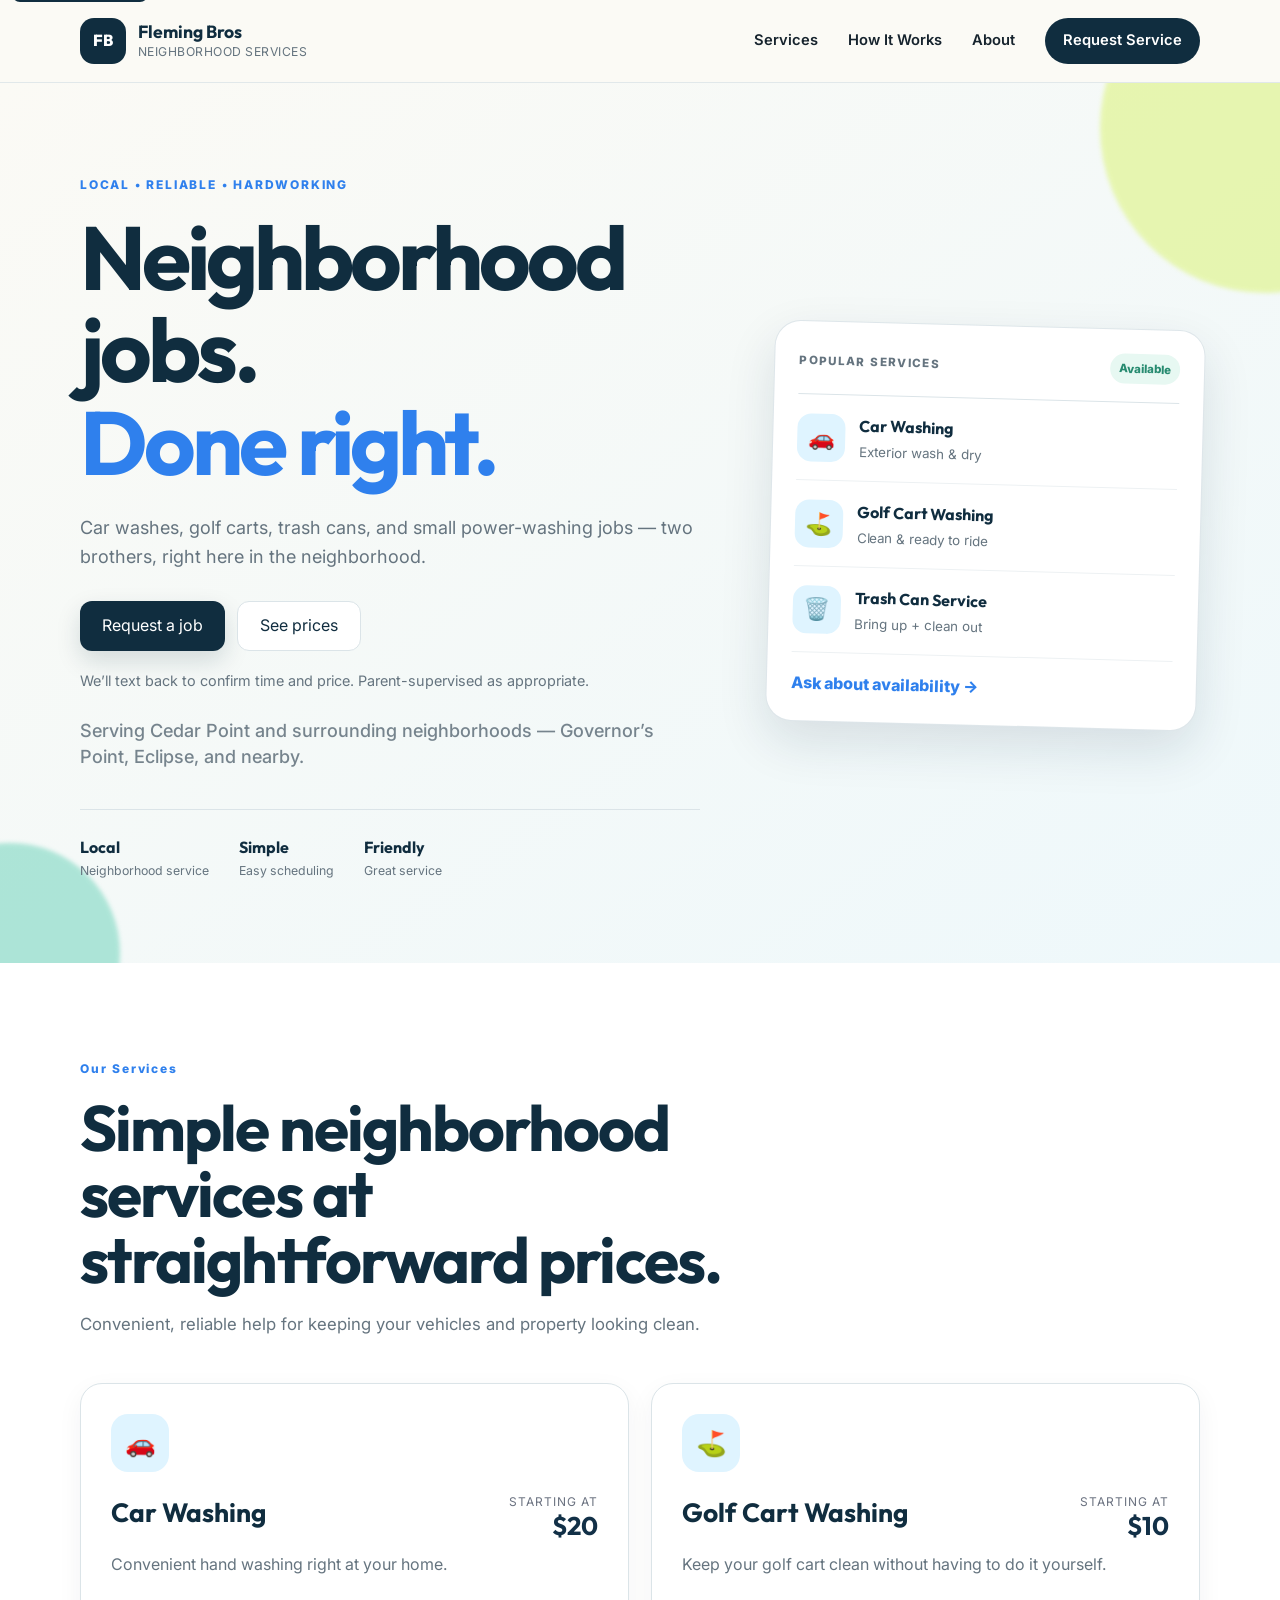
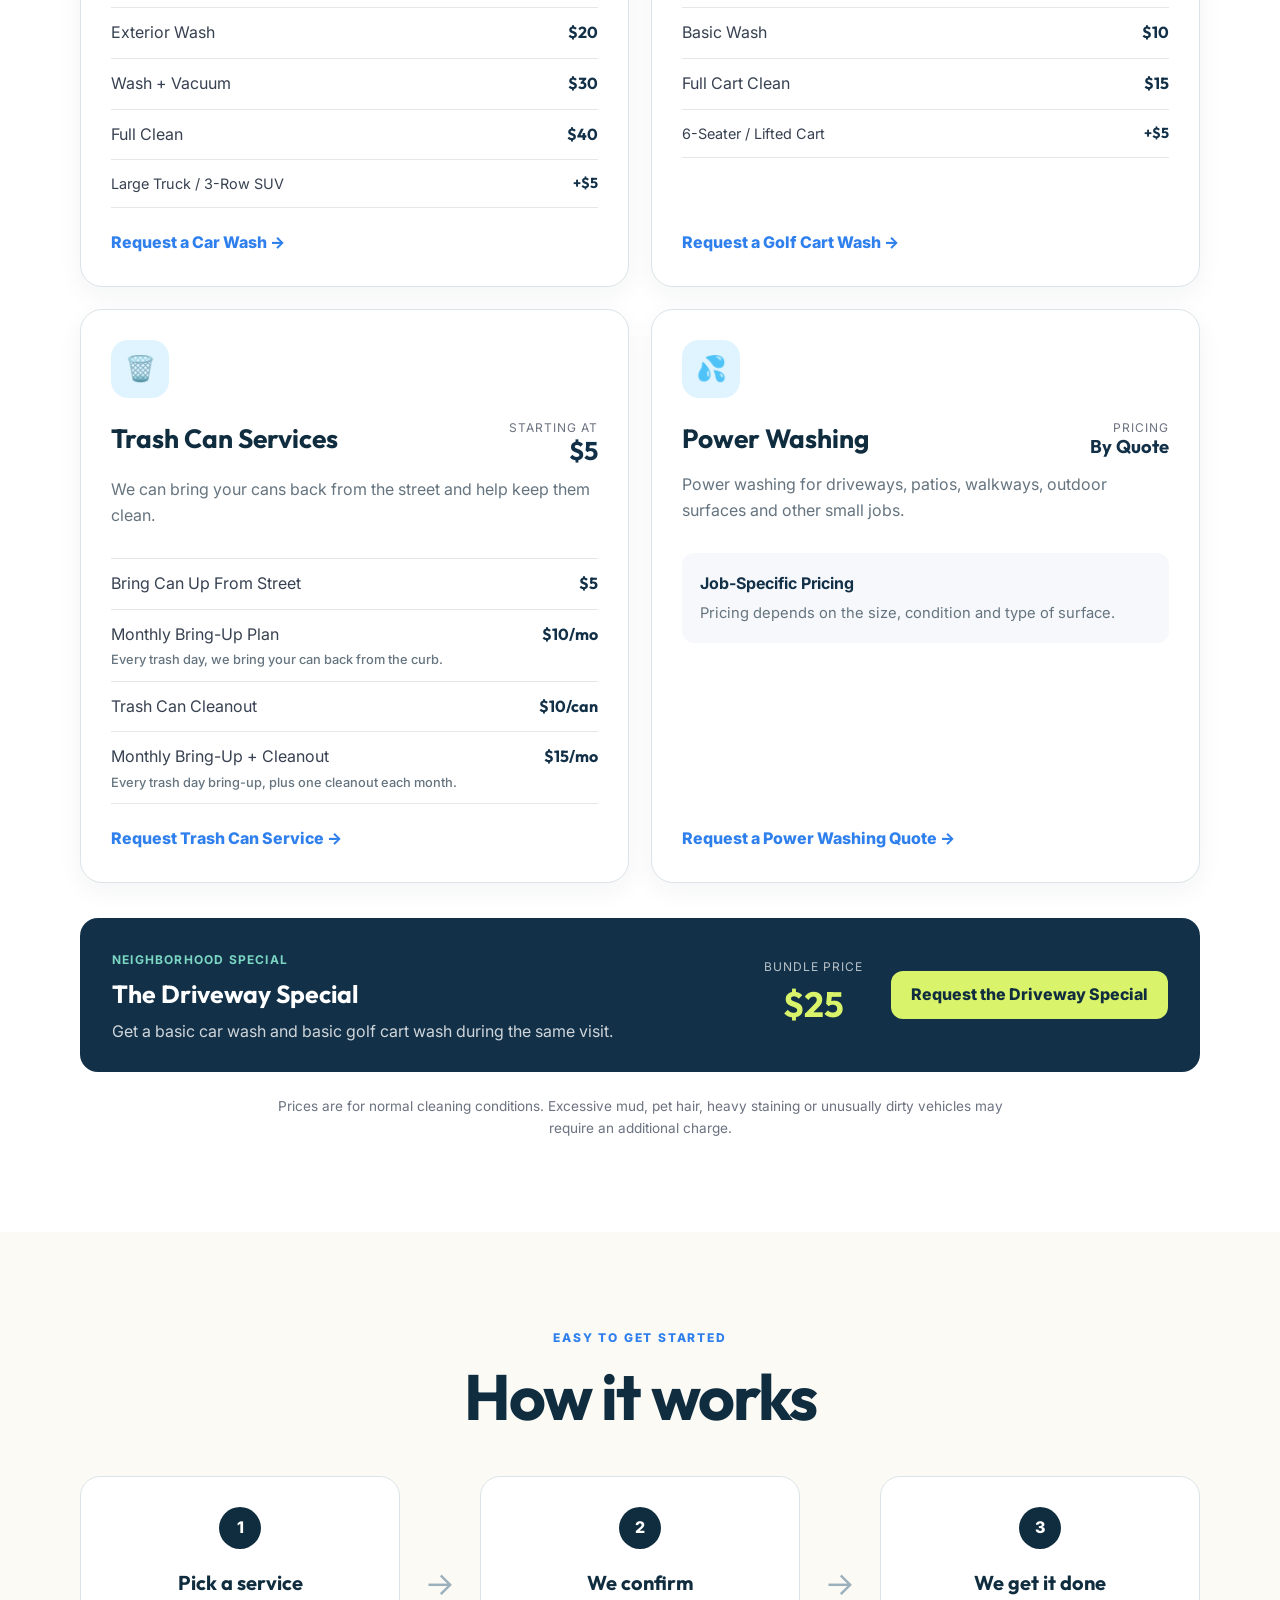
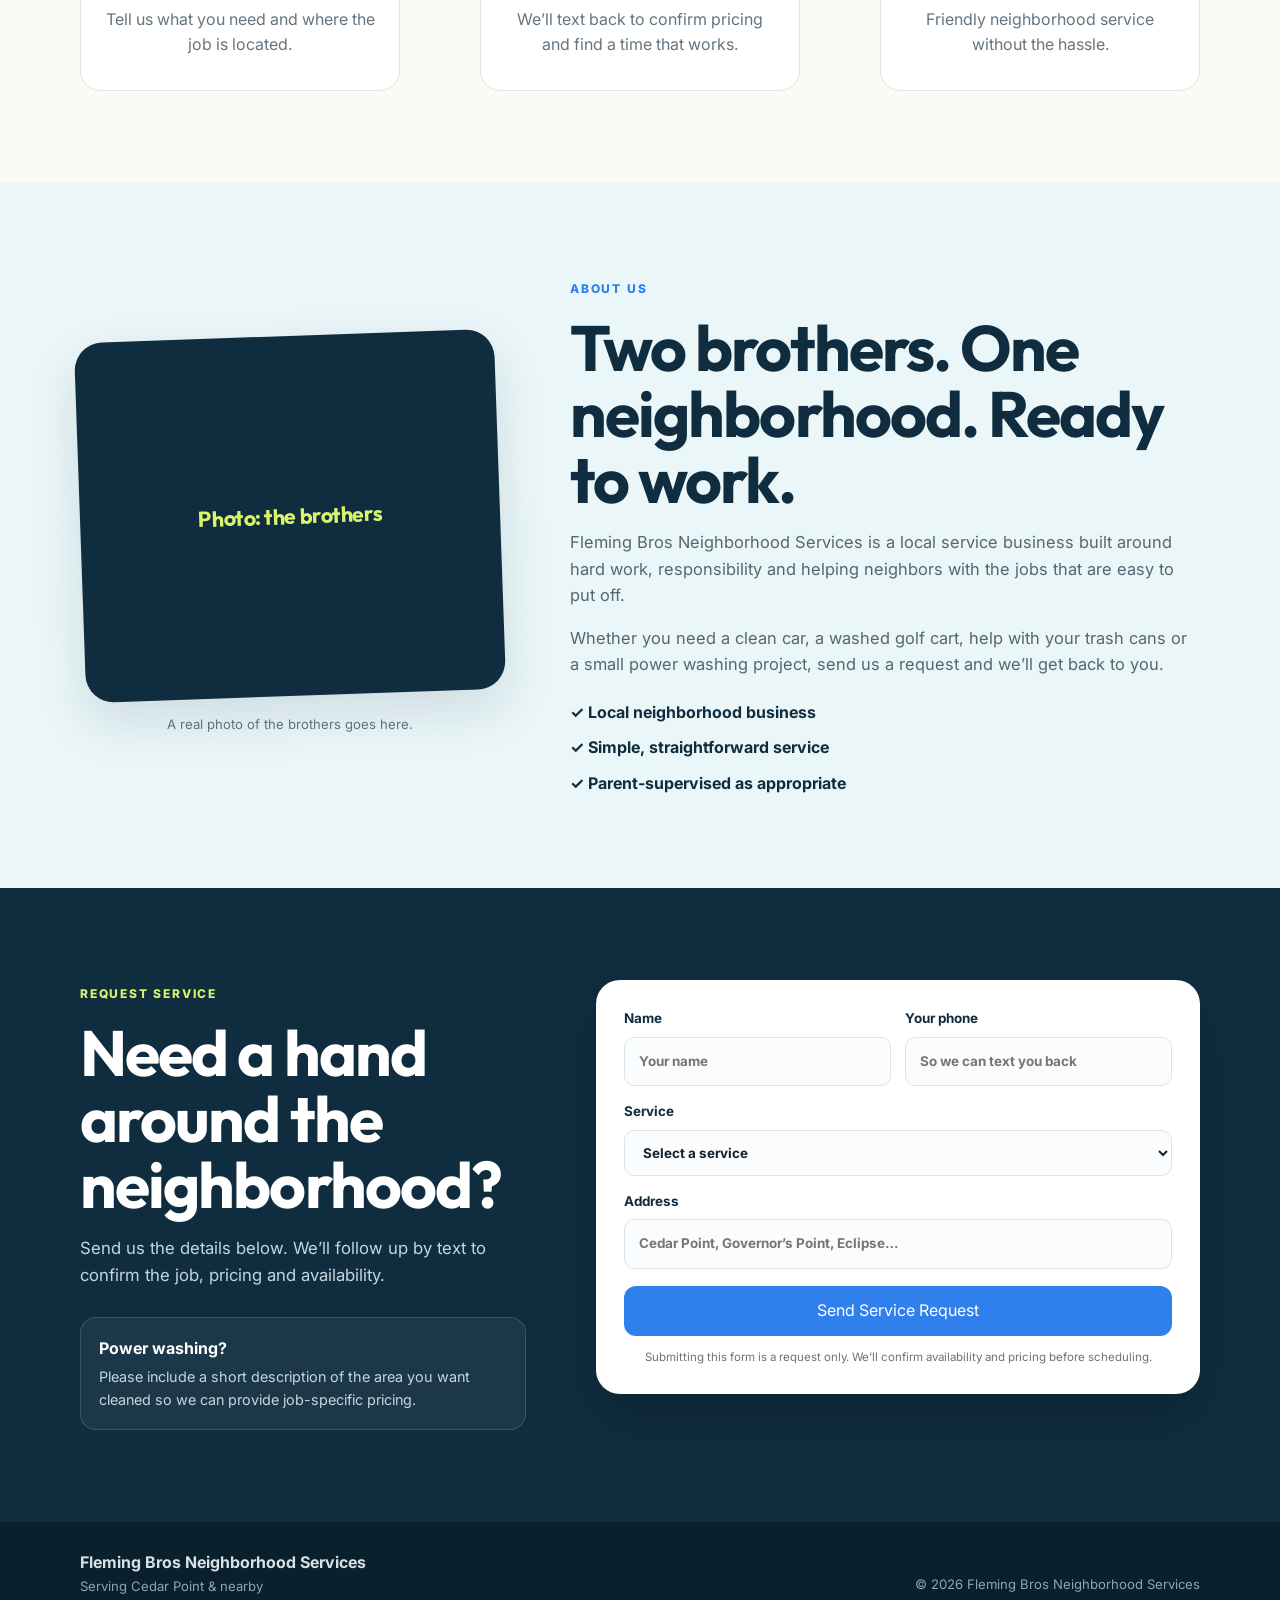
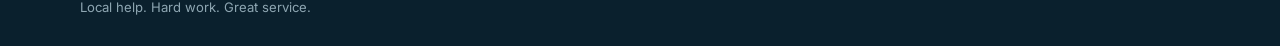
==== commit 528ce127: "Put trash-can plan sublines on their own line Keep monthly bring-up descriptions under the plan name" ====
--- a/index.html
+++ b/index.html
@@ -125,12 +125,16 @@
             <div class="price-list">
               <div class="price-row"><span>Bring Can Up From Street</span><strong>$5</strong></div>
               <div class="price-row">
-                <span>Monthly Bring-Up Plan<small class="price-subline">Every trash day, we bring your can back from the curb.</small></span>
+                <span>Monthly Bring-Up Plan
+                  <small class="price-subline">Every trash day, we bring your can back from the curb.</small>
+                </span>
                 <strong>$10/mo</strong>
               </div>
               <div class="price-row"><span>Trash Can Cleanout</span><strong>$10/can</strong></div>
               <div class="price-row">
-                <span>Monthly Bring-Up + Cleanout<small class="price-subline">Every trash day bring-up, plus one cleanout each month.</small></span>
+                <span>Monthly Bring-Up + Cleanout
+                  <small class="price-subline">Every trash day bring-up, plus one cleanout each month.</small>
+                </span>
                 <strong>$15/mo</strong>
               </div>
             </div>
--- a/styles.css
+++ b/styles.css
@@ -474,9 +474,15 @@
 
 .price-row span { color: #374151; }
 
+.price-row span:has(.price-subline) {
+  display: flex;
+  flex-direction: column;
+  min-width: 0;
+}
+
 .price-subline {
   display: block;
-  margin-top: 3px;
+  margin-top: 4px;
   font-size: 0.8rem;
   font-weight: 500;
   color: var(--muted);
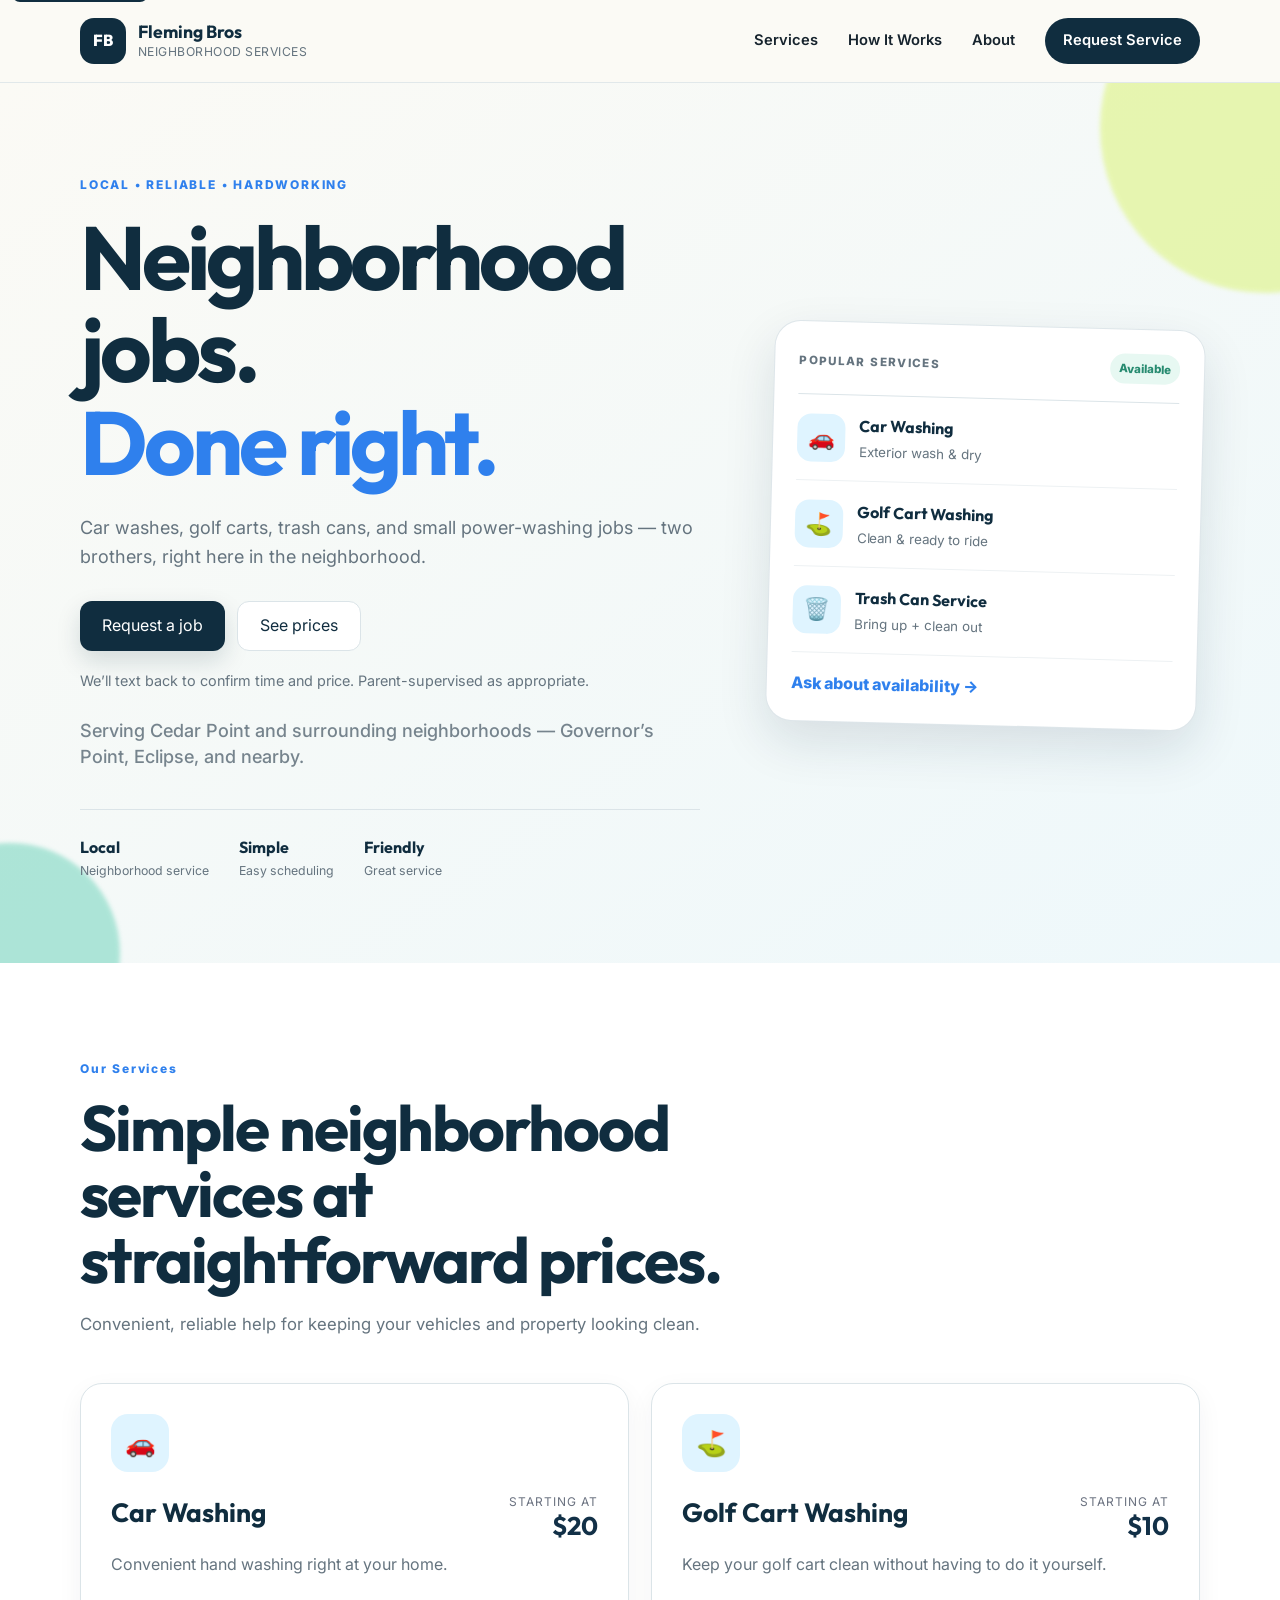
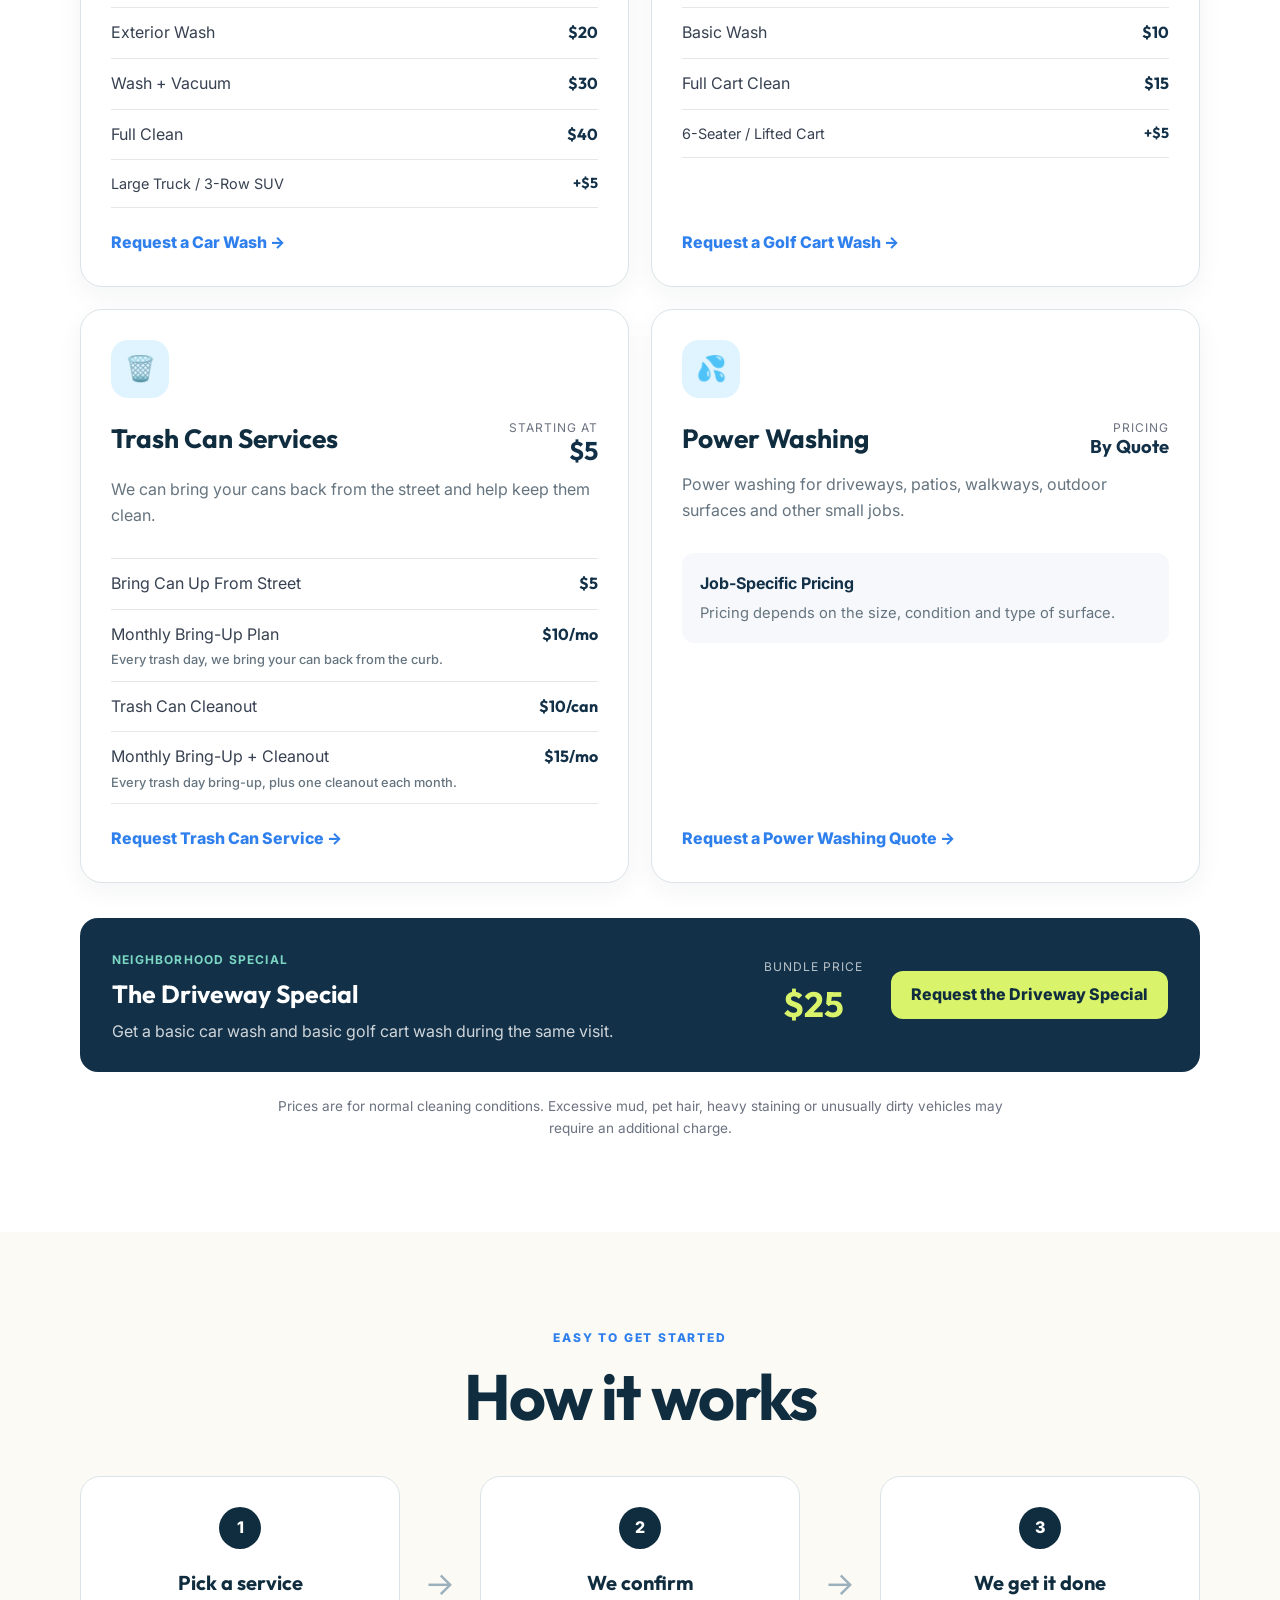
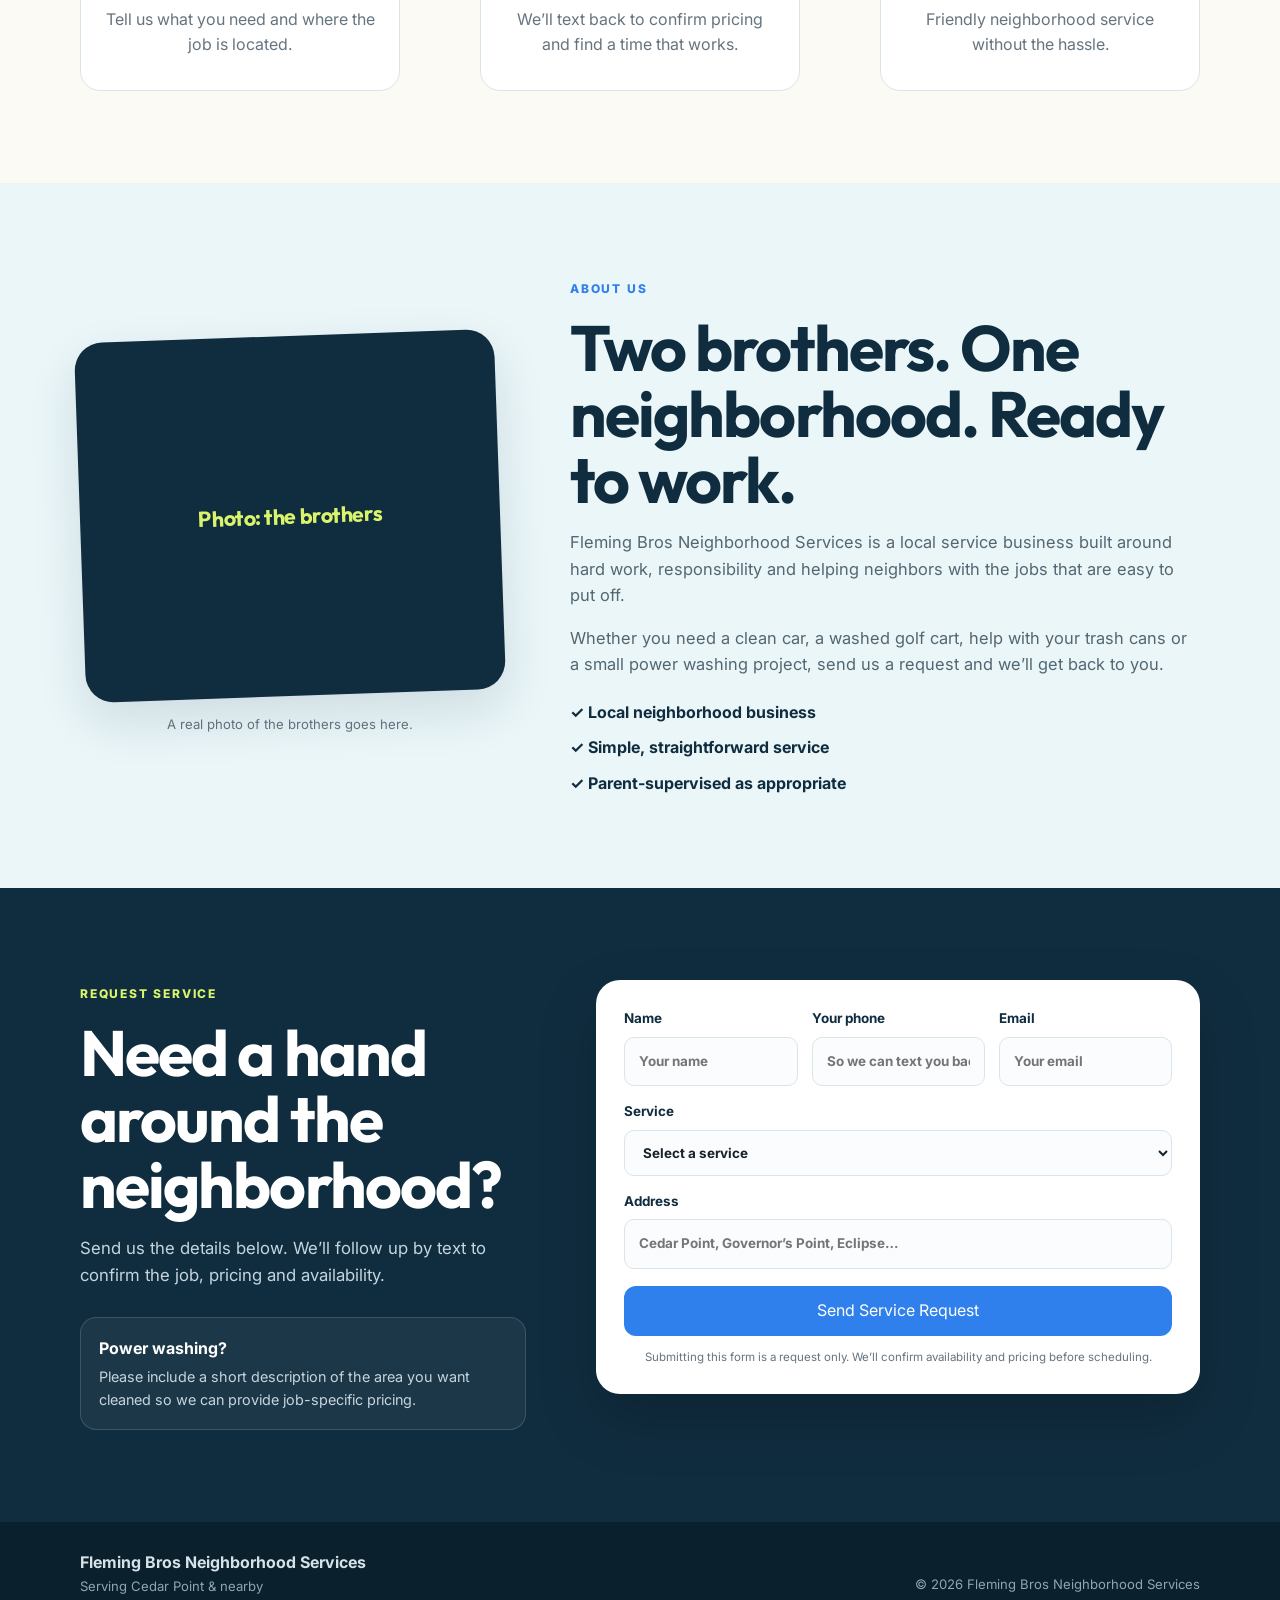
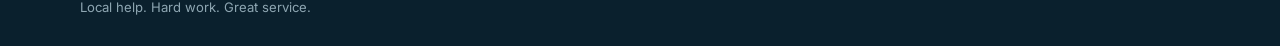
==== commit f3deabd4: "Add required email field to the homepage request form Jeff asked for an email line so Formspree can " ====
--- a/index.html
+++ b/index.html
@@ -228,6 +228,7 @@
           <div class="field-row">
             <label>Name<input type="text" name="name" autocomplete="name" placeholder="Your name" required></label>
             <label>Your phone<input type="tel" name="phone" autocomplete="tel" inputmode="tel" placeholder="So we can text you back" required></label>
+            <label>Email<input type="email" name="email" autocomplete="email" placeholder="Your email" required></label>
           </div>
           <label>Service
             <select name="service" id="service" required>
--- a/styles.css
+++ b/styles.css
@@ -731,7 +731,7 @@
 
 .field-row {
   display: grid;
-  grid-template-columns: 1fr 1fr;
+  grid-template-columns: 1fr 1fr 1fr;
   gap: 14px;
 }
 
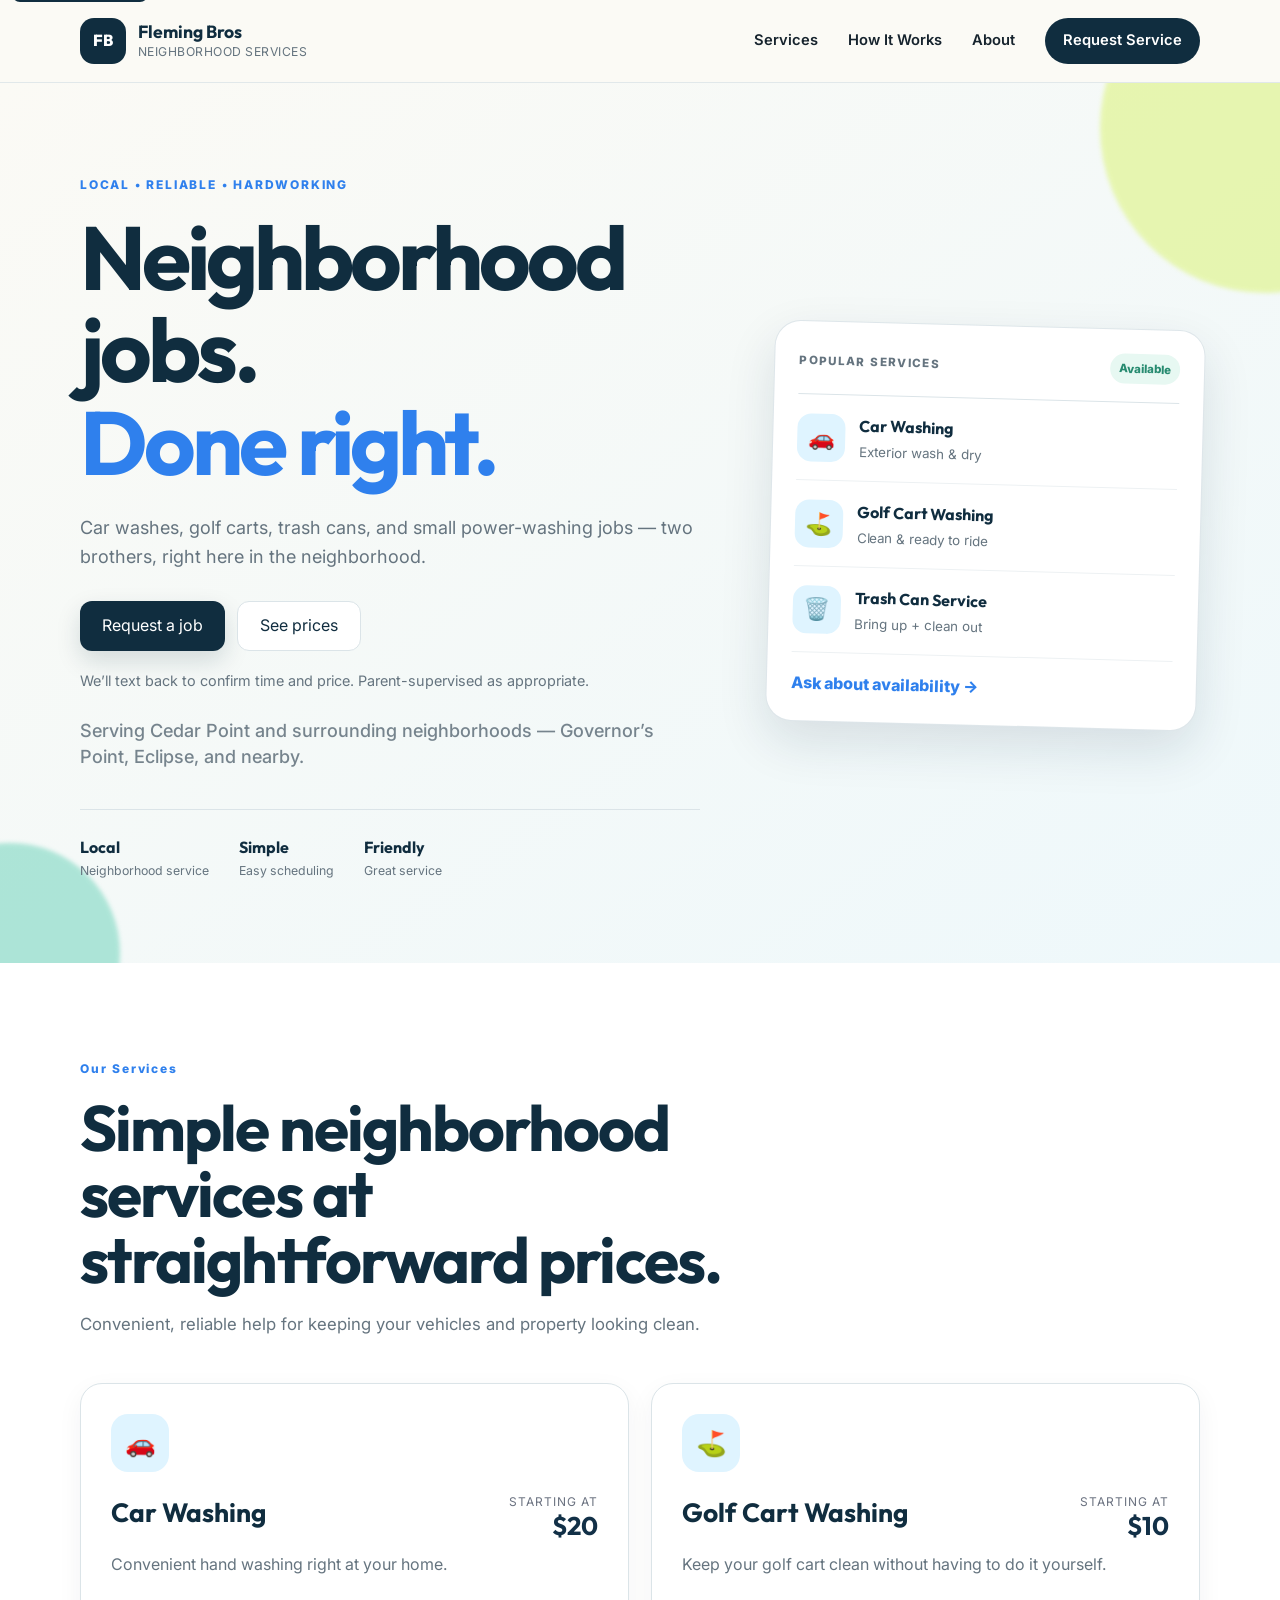
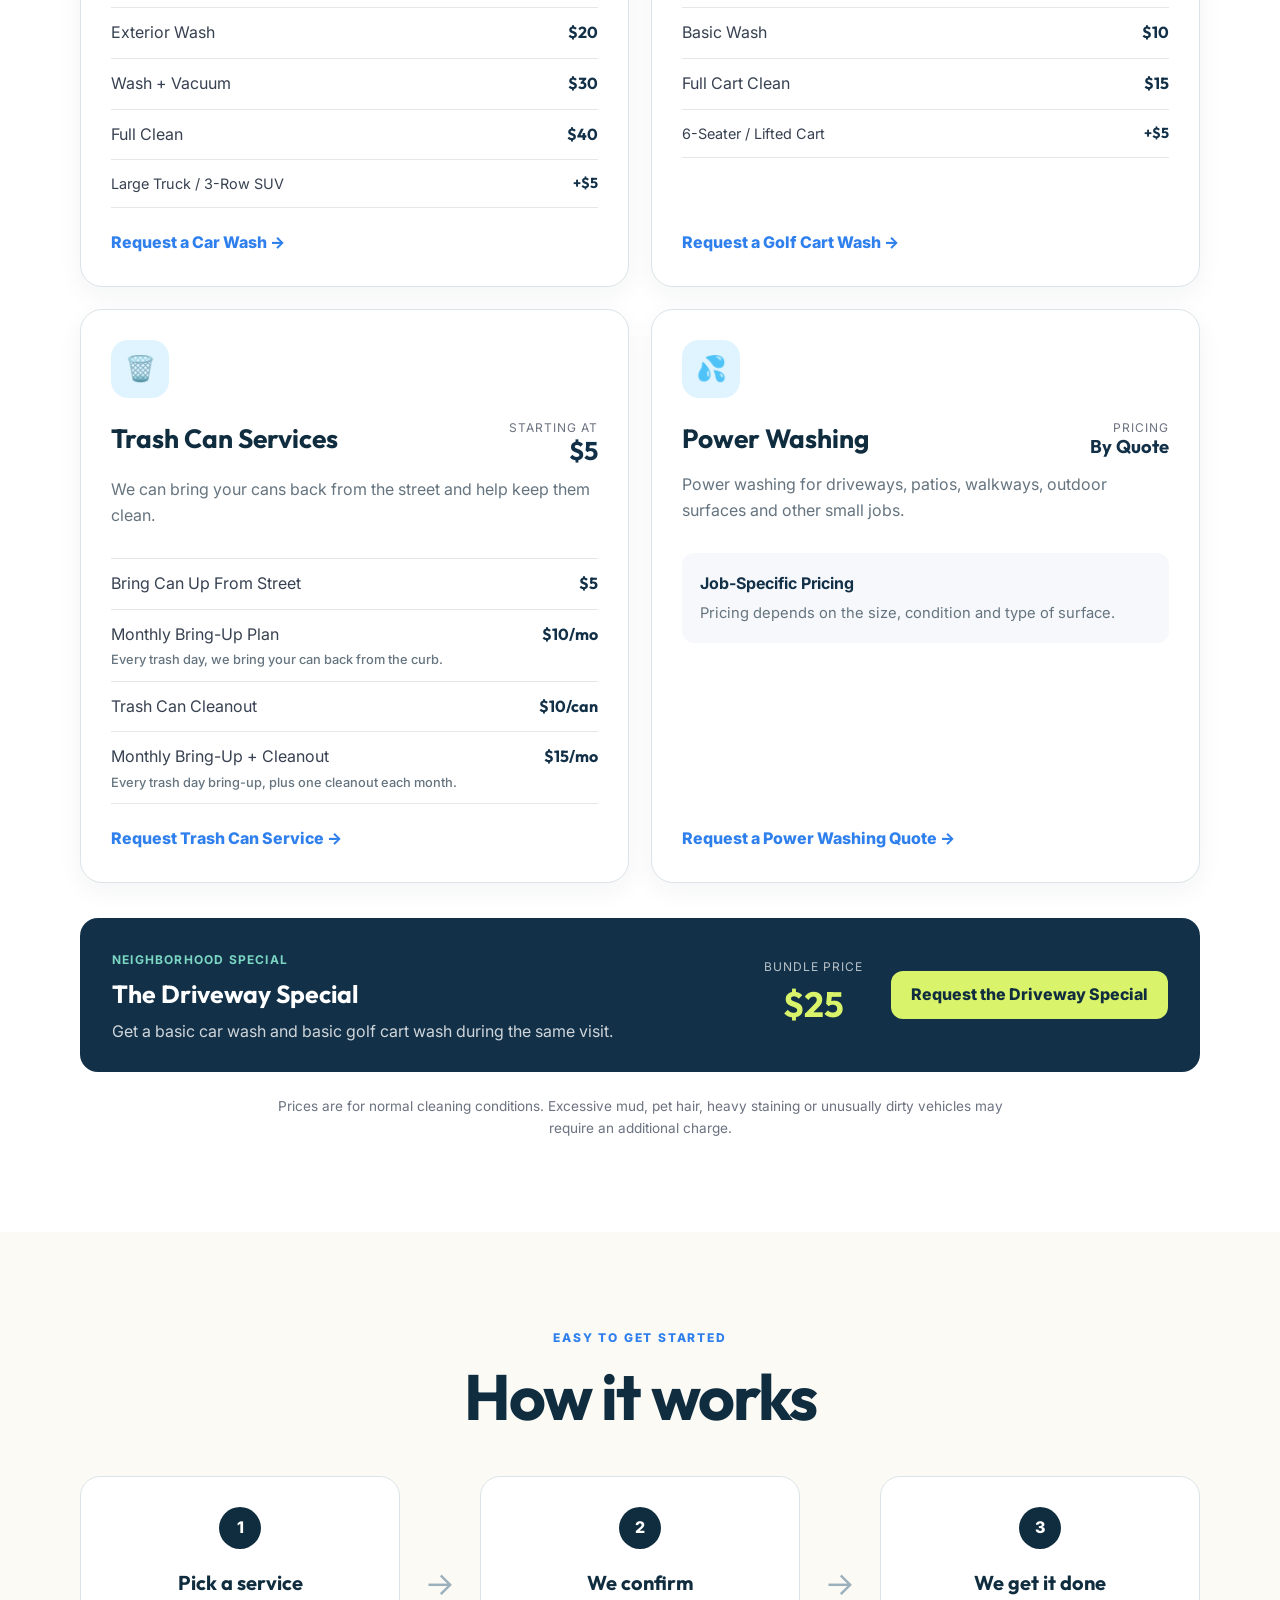
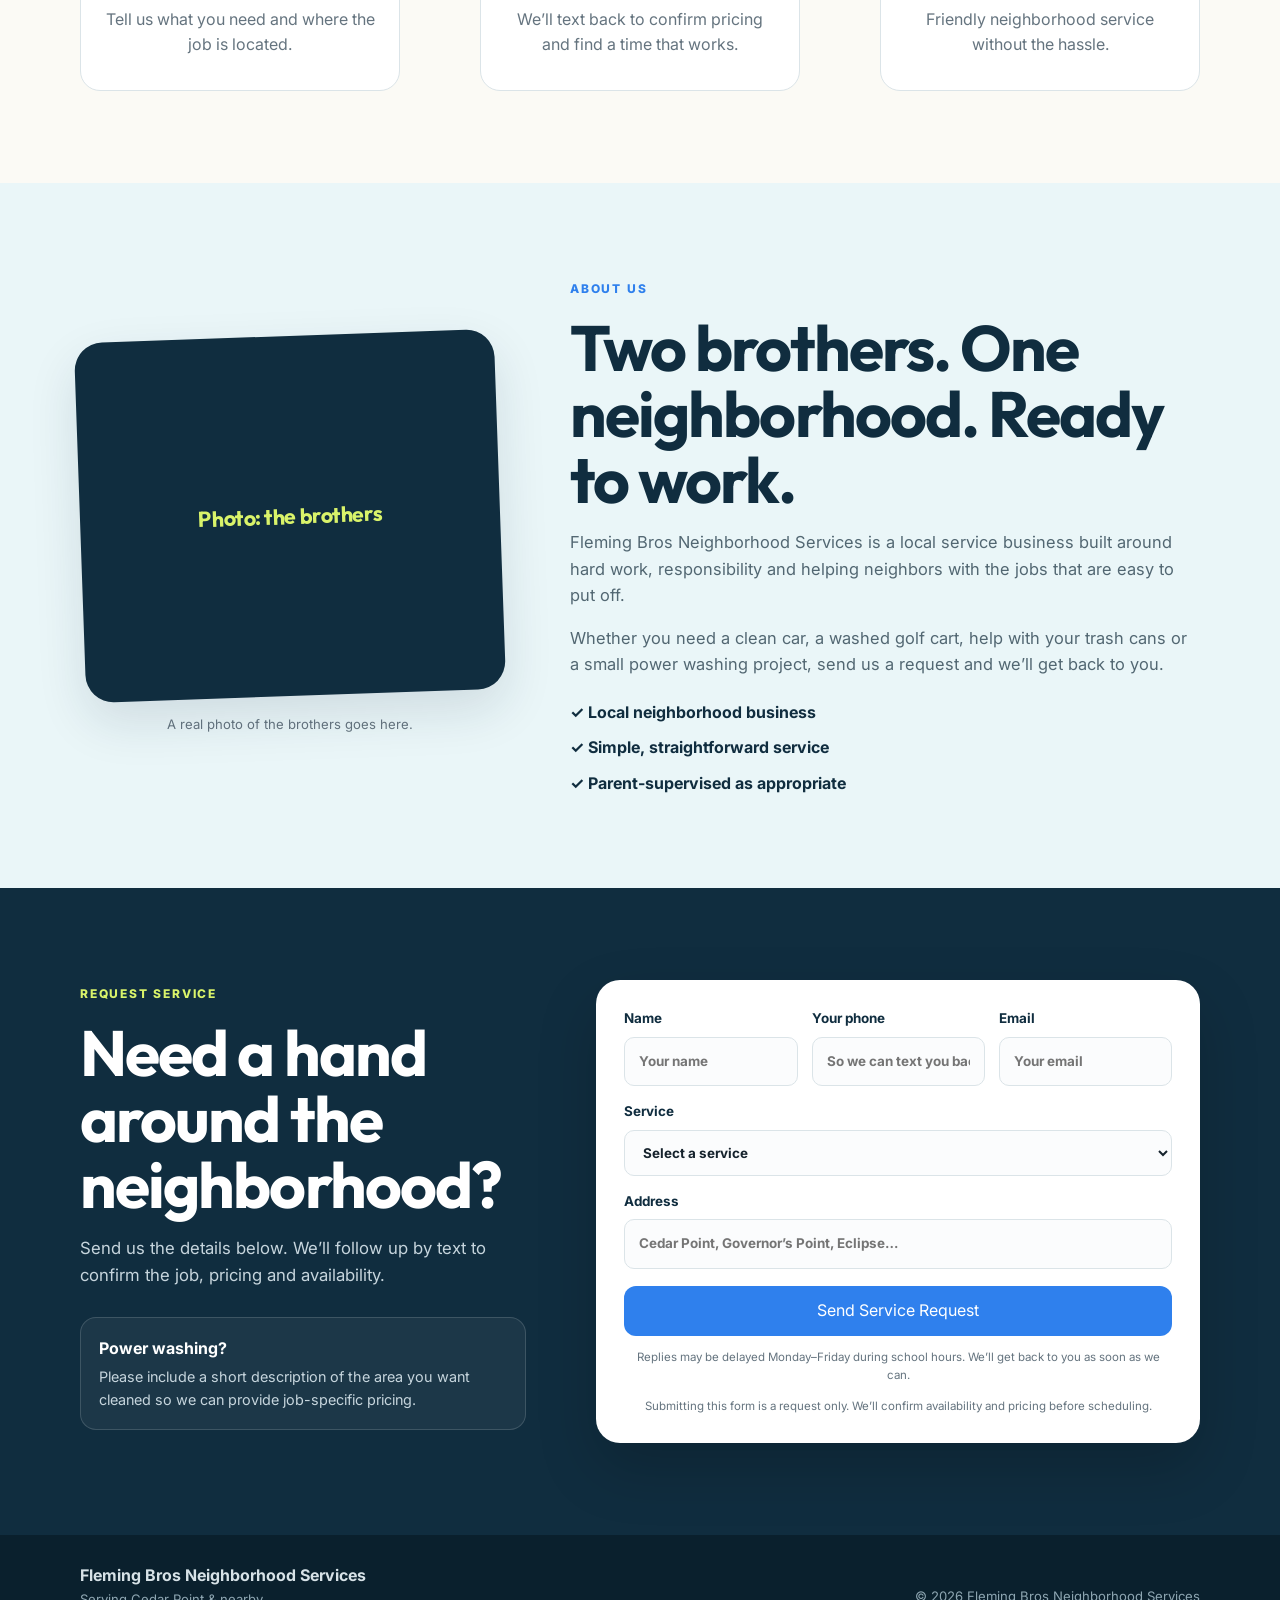
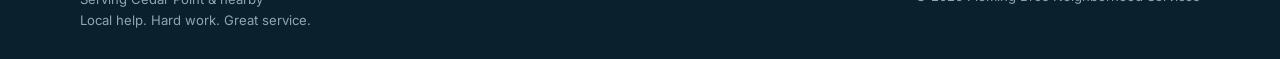
==== commit 5d3e72a6: "Add school-hours response-time note to the request form Let people know weekday replies may be delay" ====
--- a/index.html
+++ b/index.html
@@ -249,6 +249,7 @@
             <textarea name="details" id="details" rows="5" placeholder="Tell us the surface, size, and anything we should know."></textarea>
           </label>
           <button class="btn btn-form" type="submit">Send Service Request</button>
+          <p class="form-disclaimer">Replies may be delayed Monday–Friday during school hours. We’ll get back to you as soon as we can.</p>
           <p class="form-disclaimer">Submitting this form is a request only. We’ll confirm availability and pricing before scheduling.</p>
         </form>
       </div>
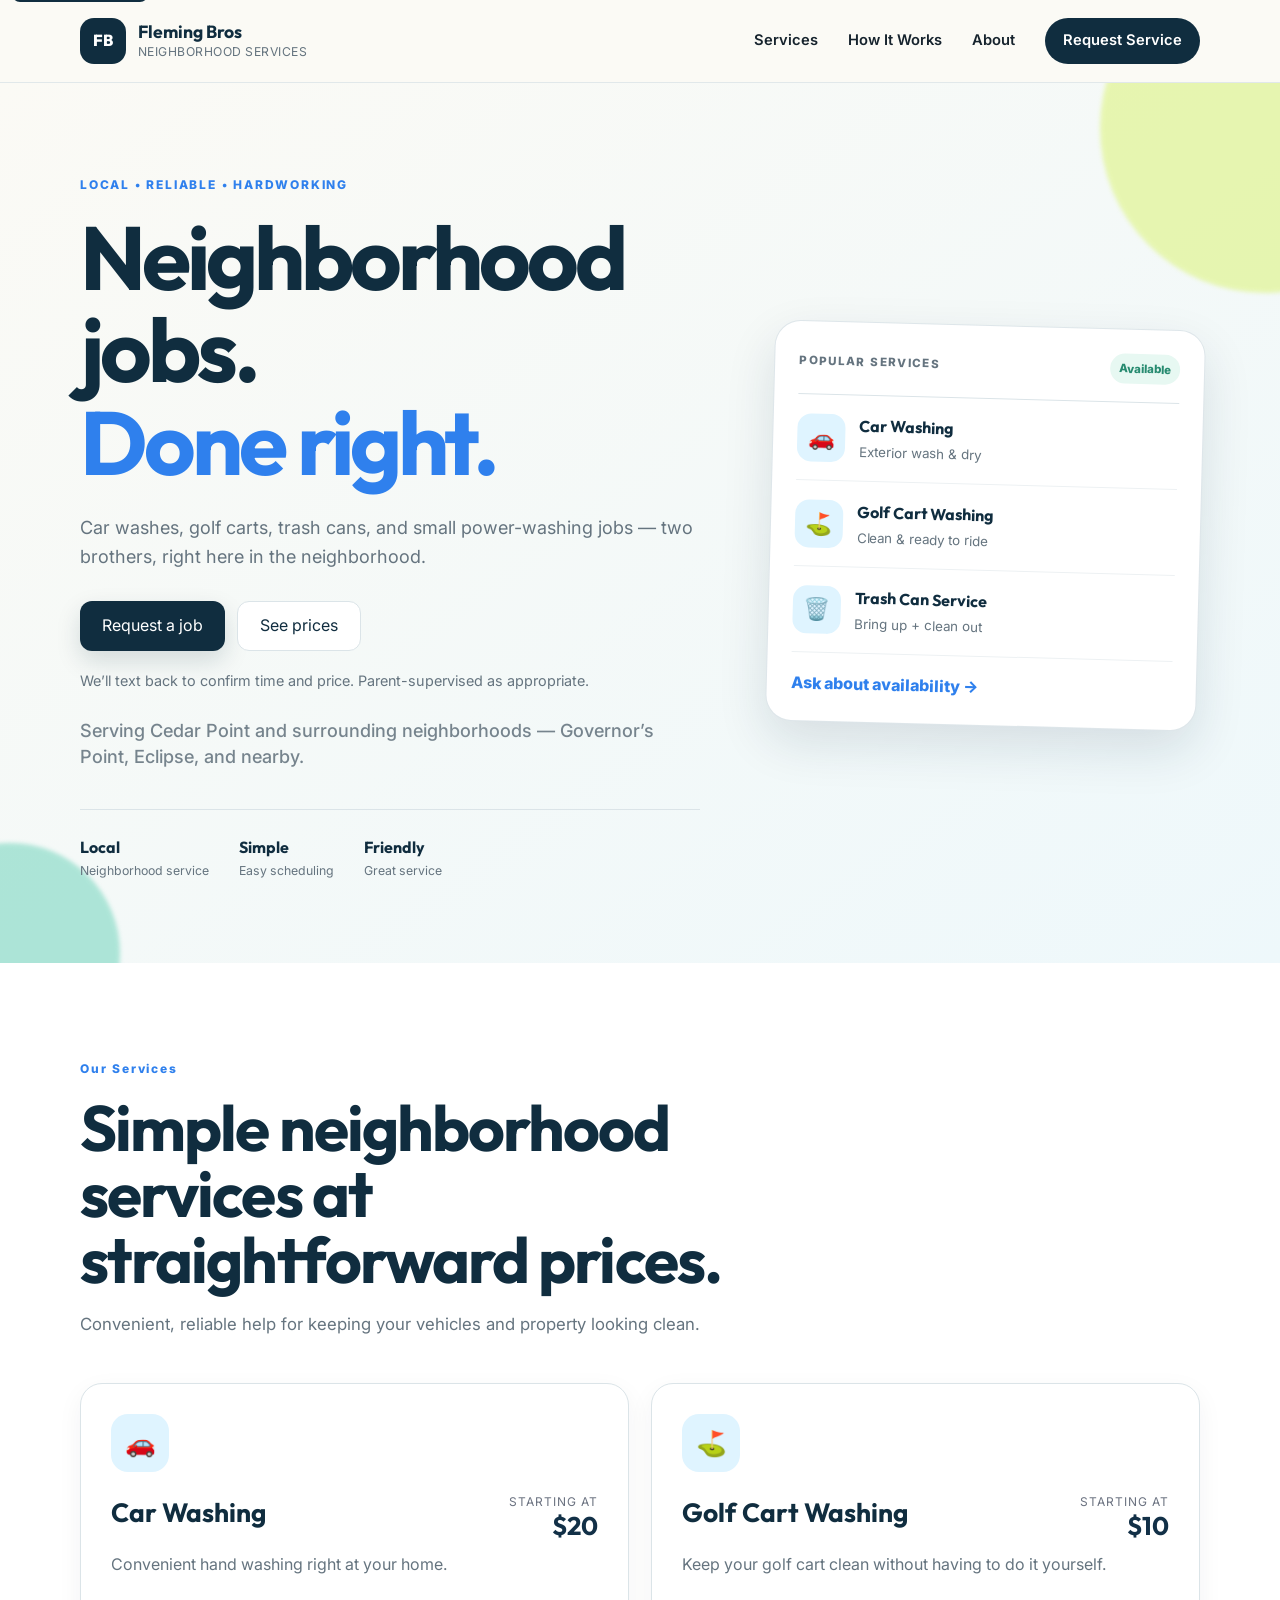
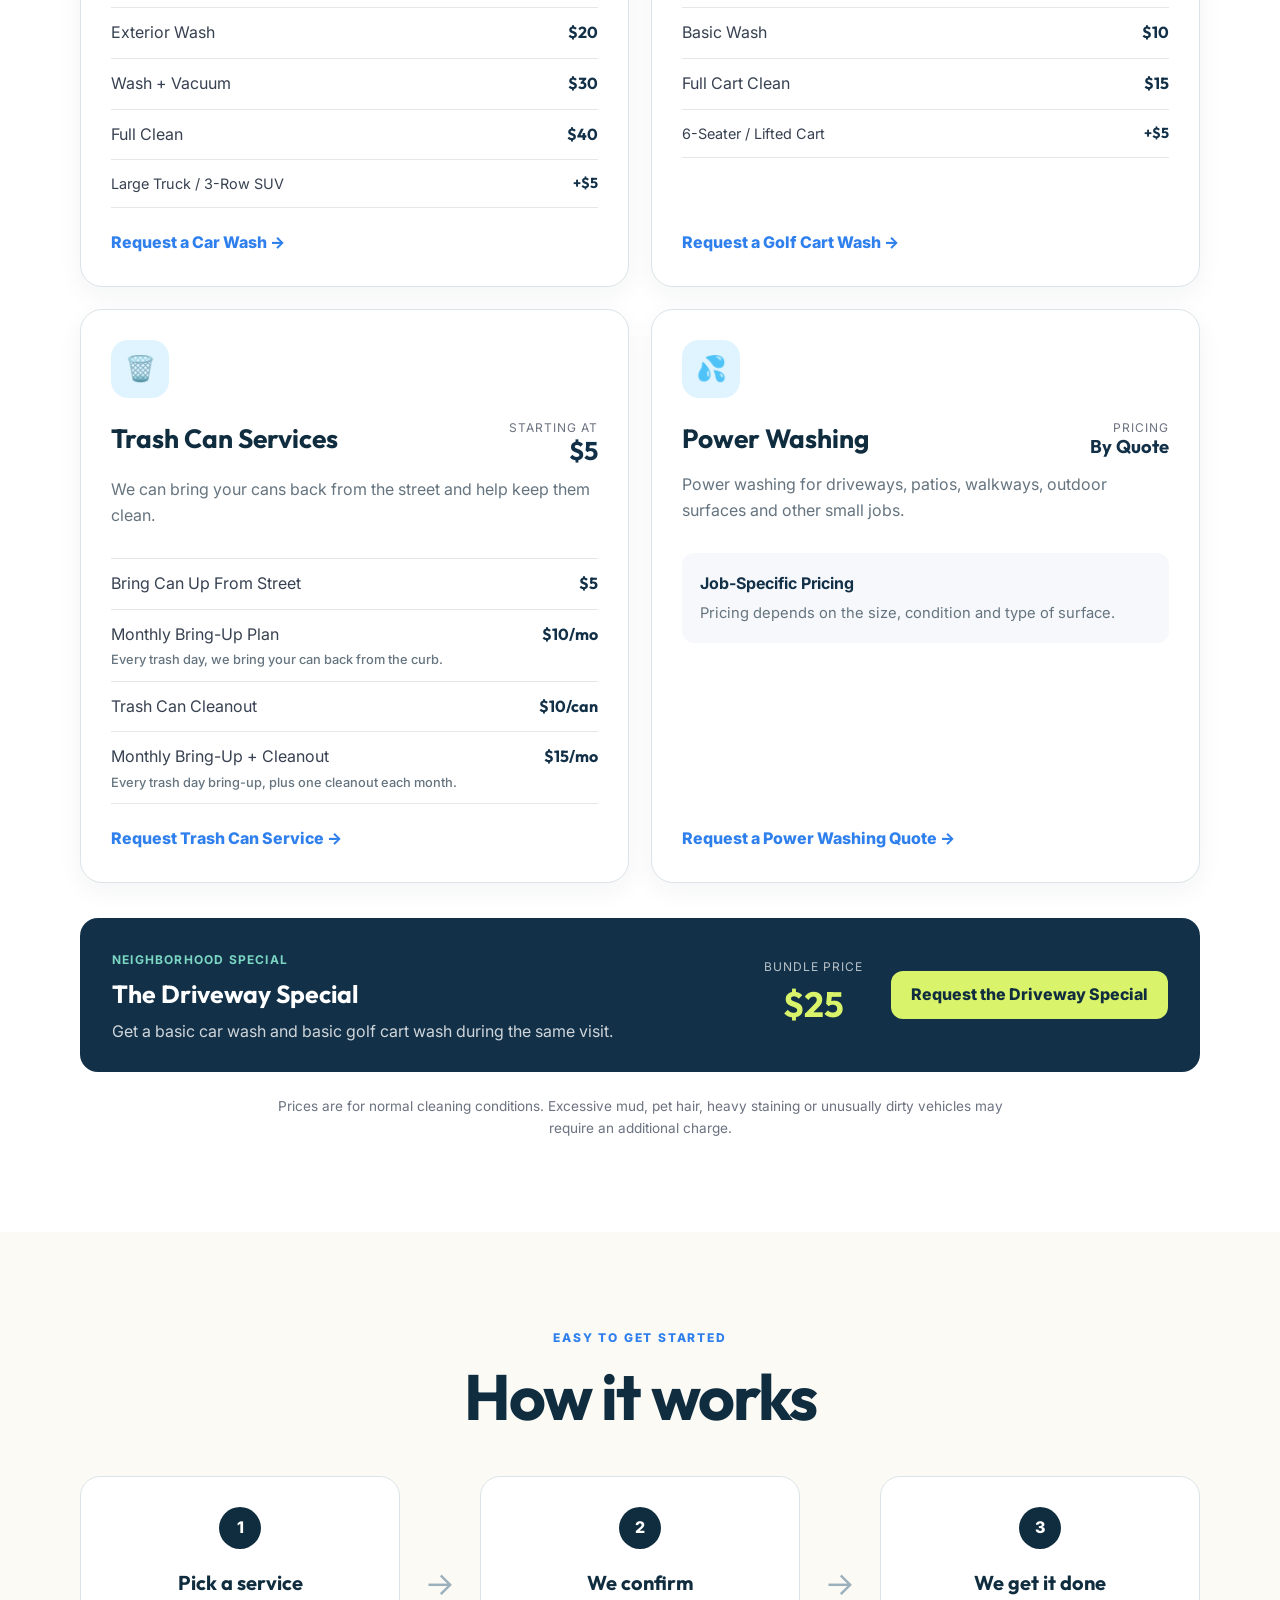
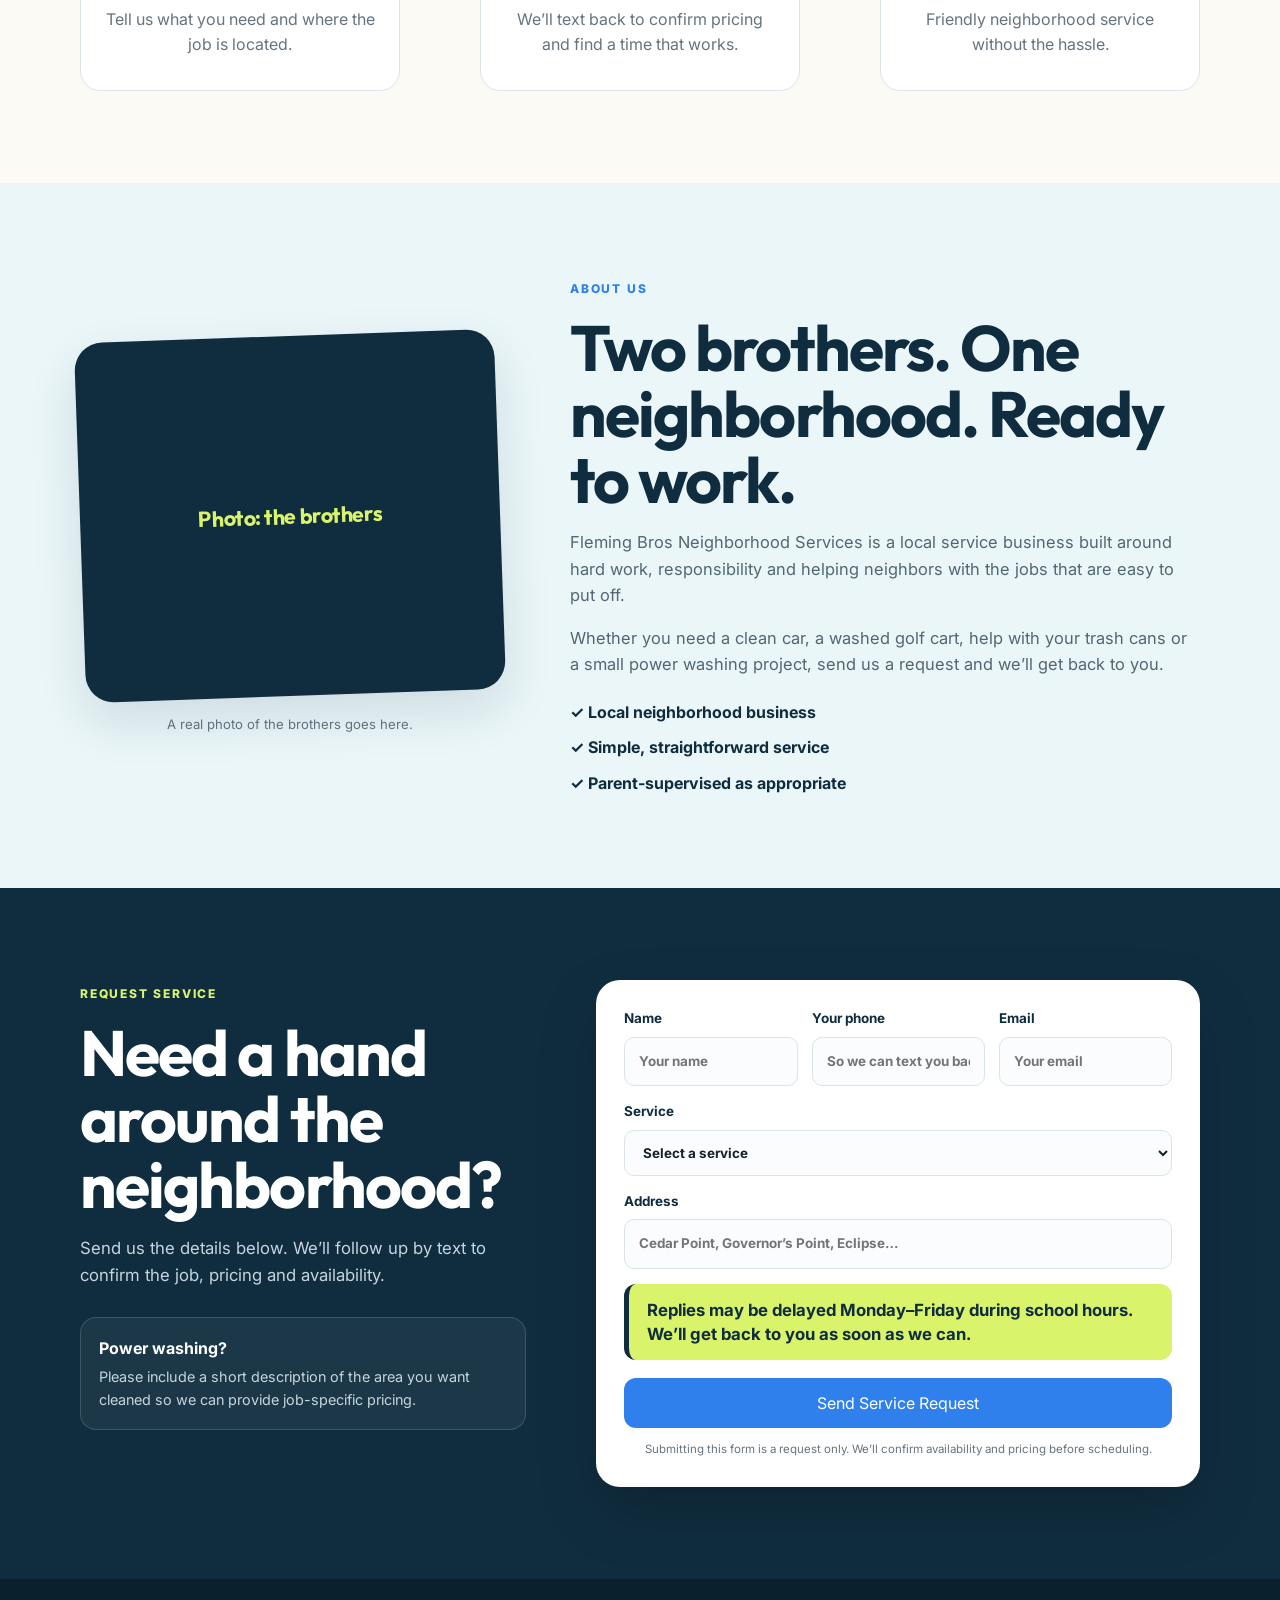
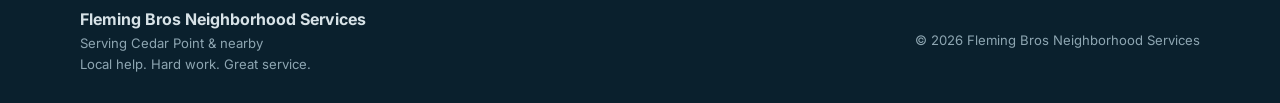
==== commit 47761f2a: "Make the school-hours reply note a visible form notice Move the exact weekday delay copy above the s" ====
--- a/index.html
+++ b/index.html
@@ -248,8 +248,8 @@
           <label class="details-field" id="details-field" hidden>Job details <em>(required for power washing)</em>
             <textarea name="details" id="details" rows="5" placeholder="Tell us the surface, size, and anything we should know."></textarea>
           </label>
+          <p class="form-hours-notice">Replies may be delayed Monday–Friday during school hours. We’ll get back to you as soon as we can.</p>
           <button class="btn btn-form" type="submit">Send Service Request</button>
-          <p class="form-disclaimer">Replies may be delayed Monday–Friday during school hours. We’ll get back to you as soon as we can.</p>
           <p class="form-disclaimer">Submitting this form is a request only. We’ll confirm availability and pricing before scheduling.</p>
         </form>
       </div>
--- a/styles.css
+++ b/styles.css
@@ -774,6 +774,18 @@
 .contact-form textarea:focus {
   border-color: var(--blue);
   box-shadow: 0 0 0 3px rgba(47, 128, 237, 0.12);
+}
+
+.form-hours-notice {
+  margin: 4px 0 16px;
+  padding: 14px 16px 14px 18px;
+  background: var(--lime);
+  color: #102d3f;
+  font-size: 1.05rem;
+  font-weight: 700;
+  line-height: 1.45;
+  border-radius: 12px;
+  border-left: 5px solid #102d3f;
 }
 
 .btn-form {
